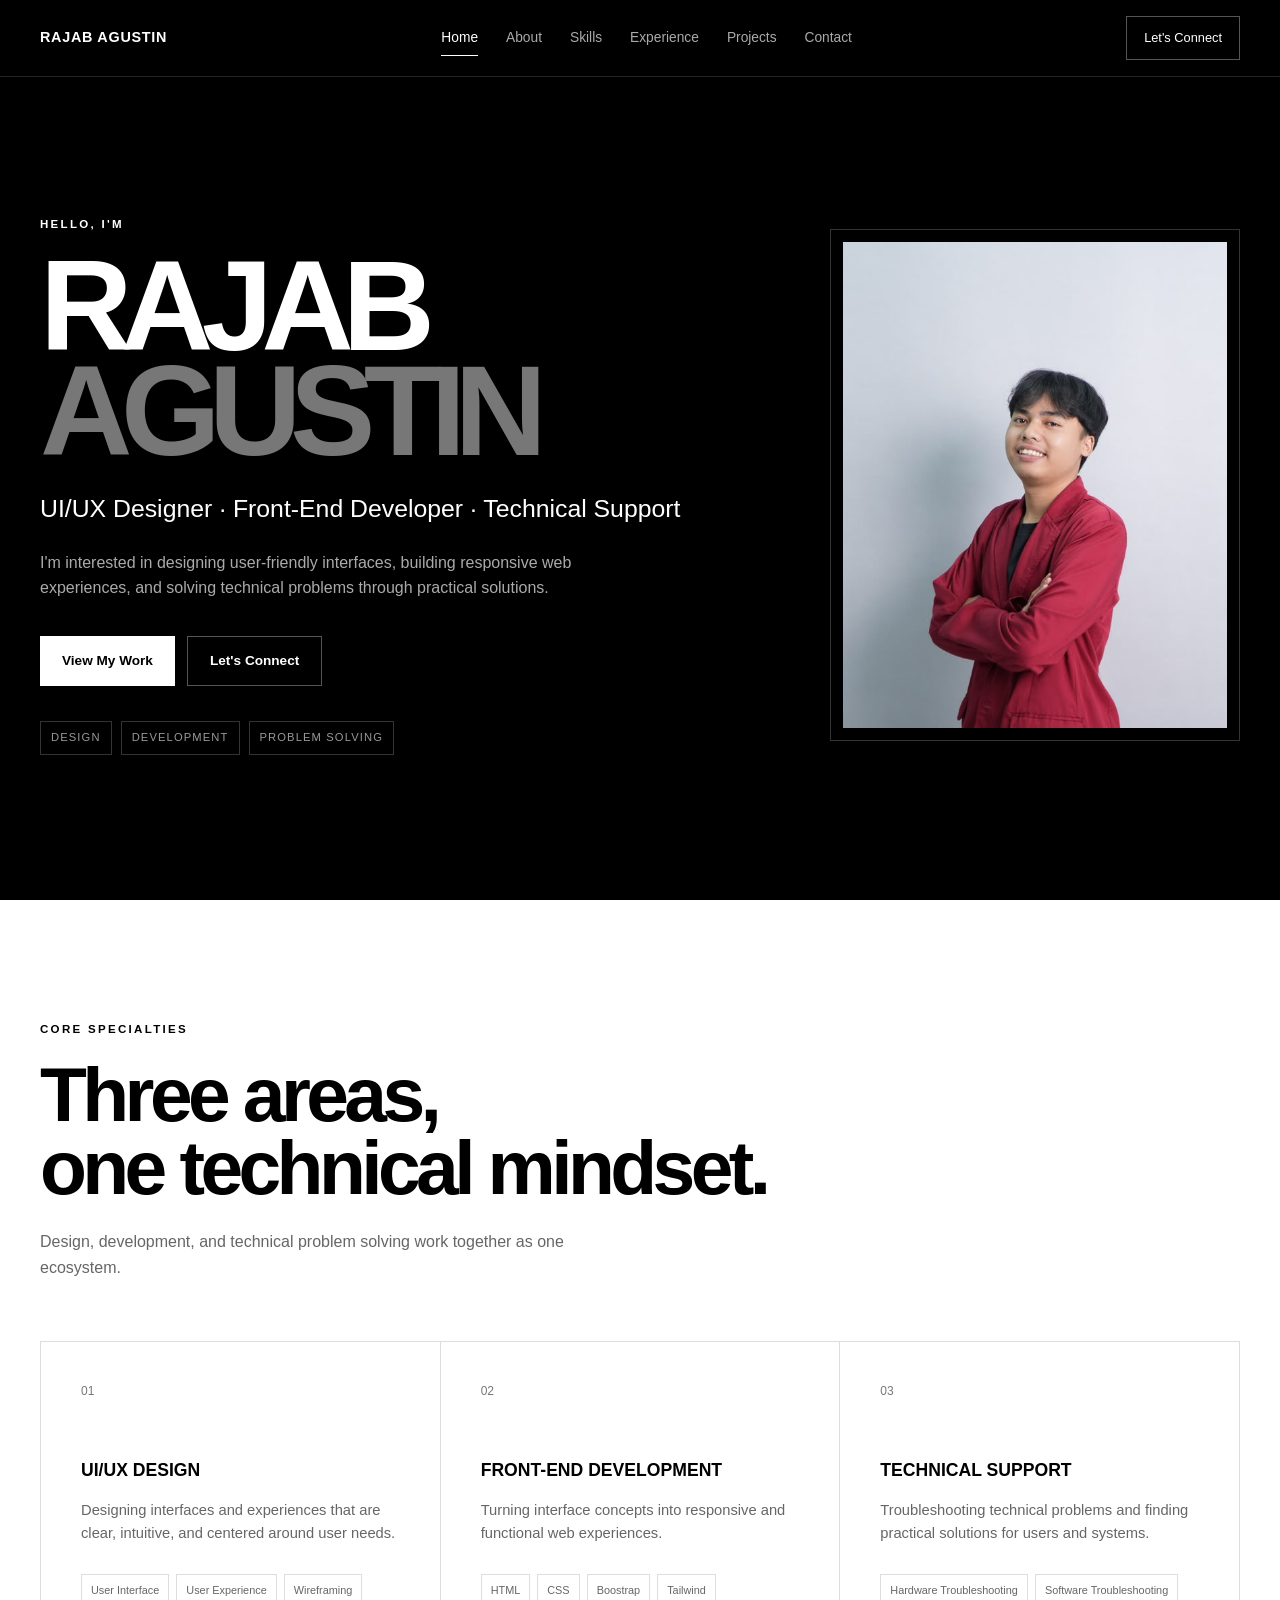
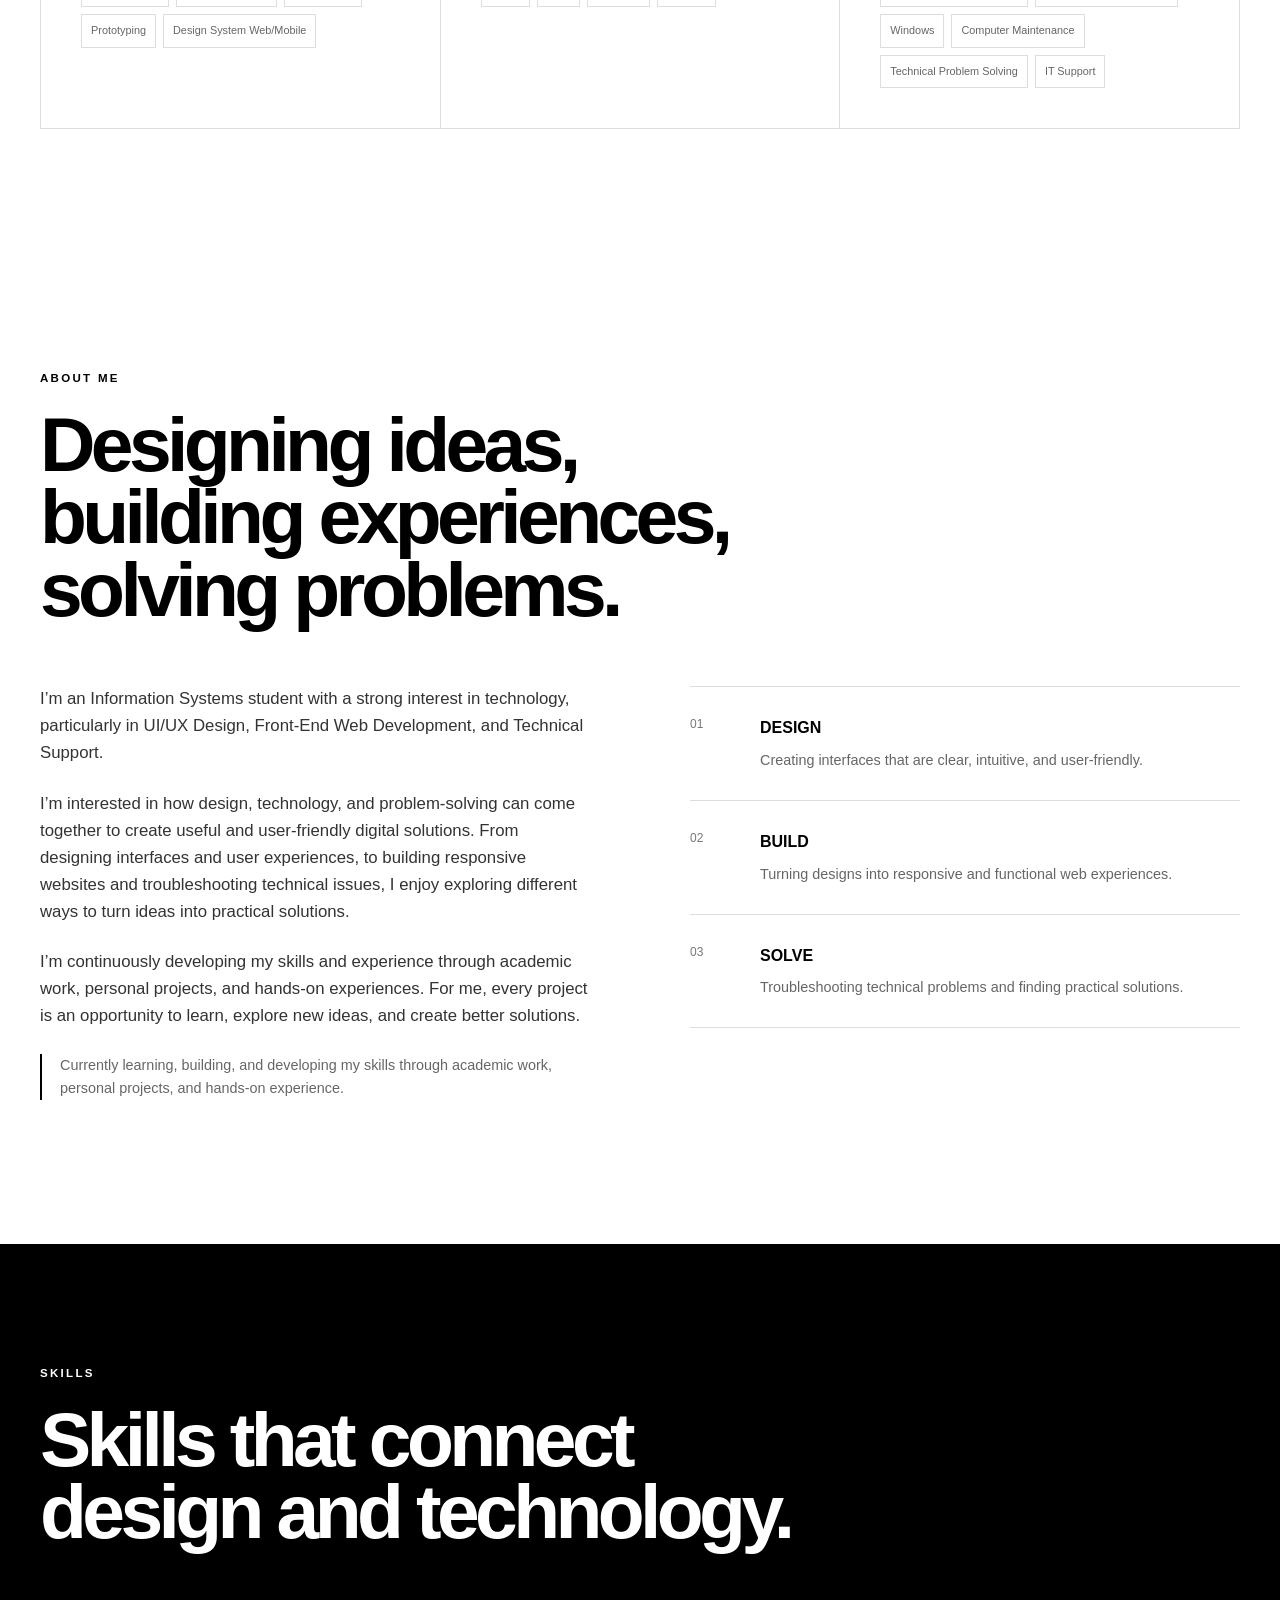
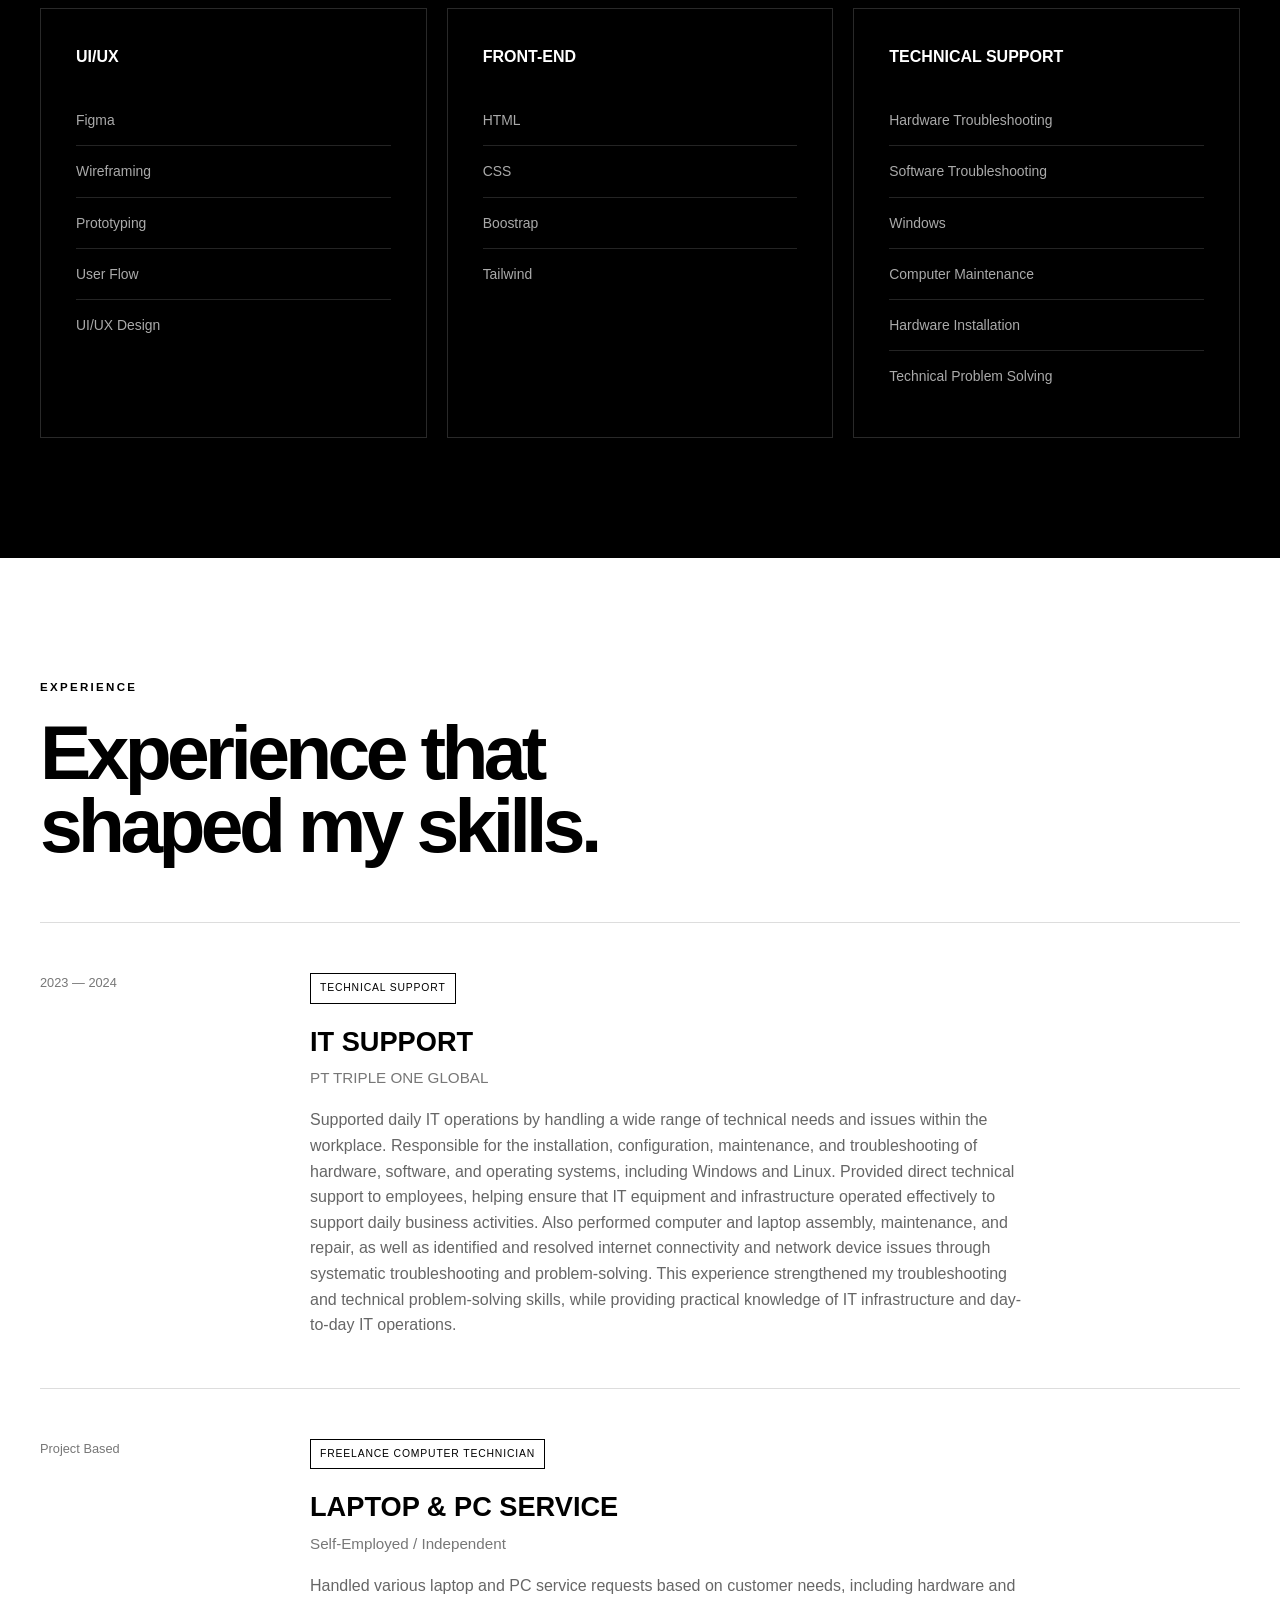
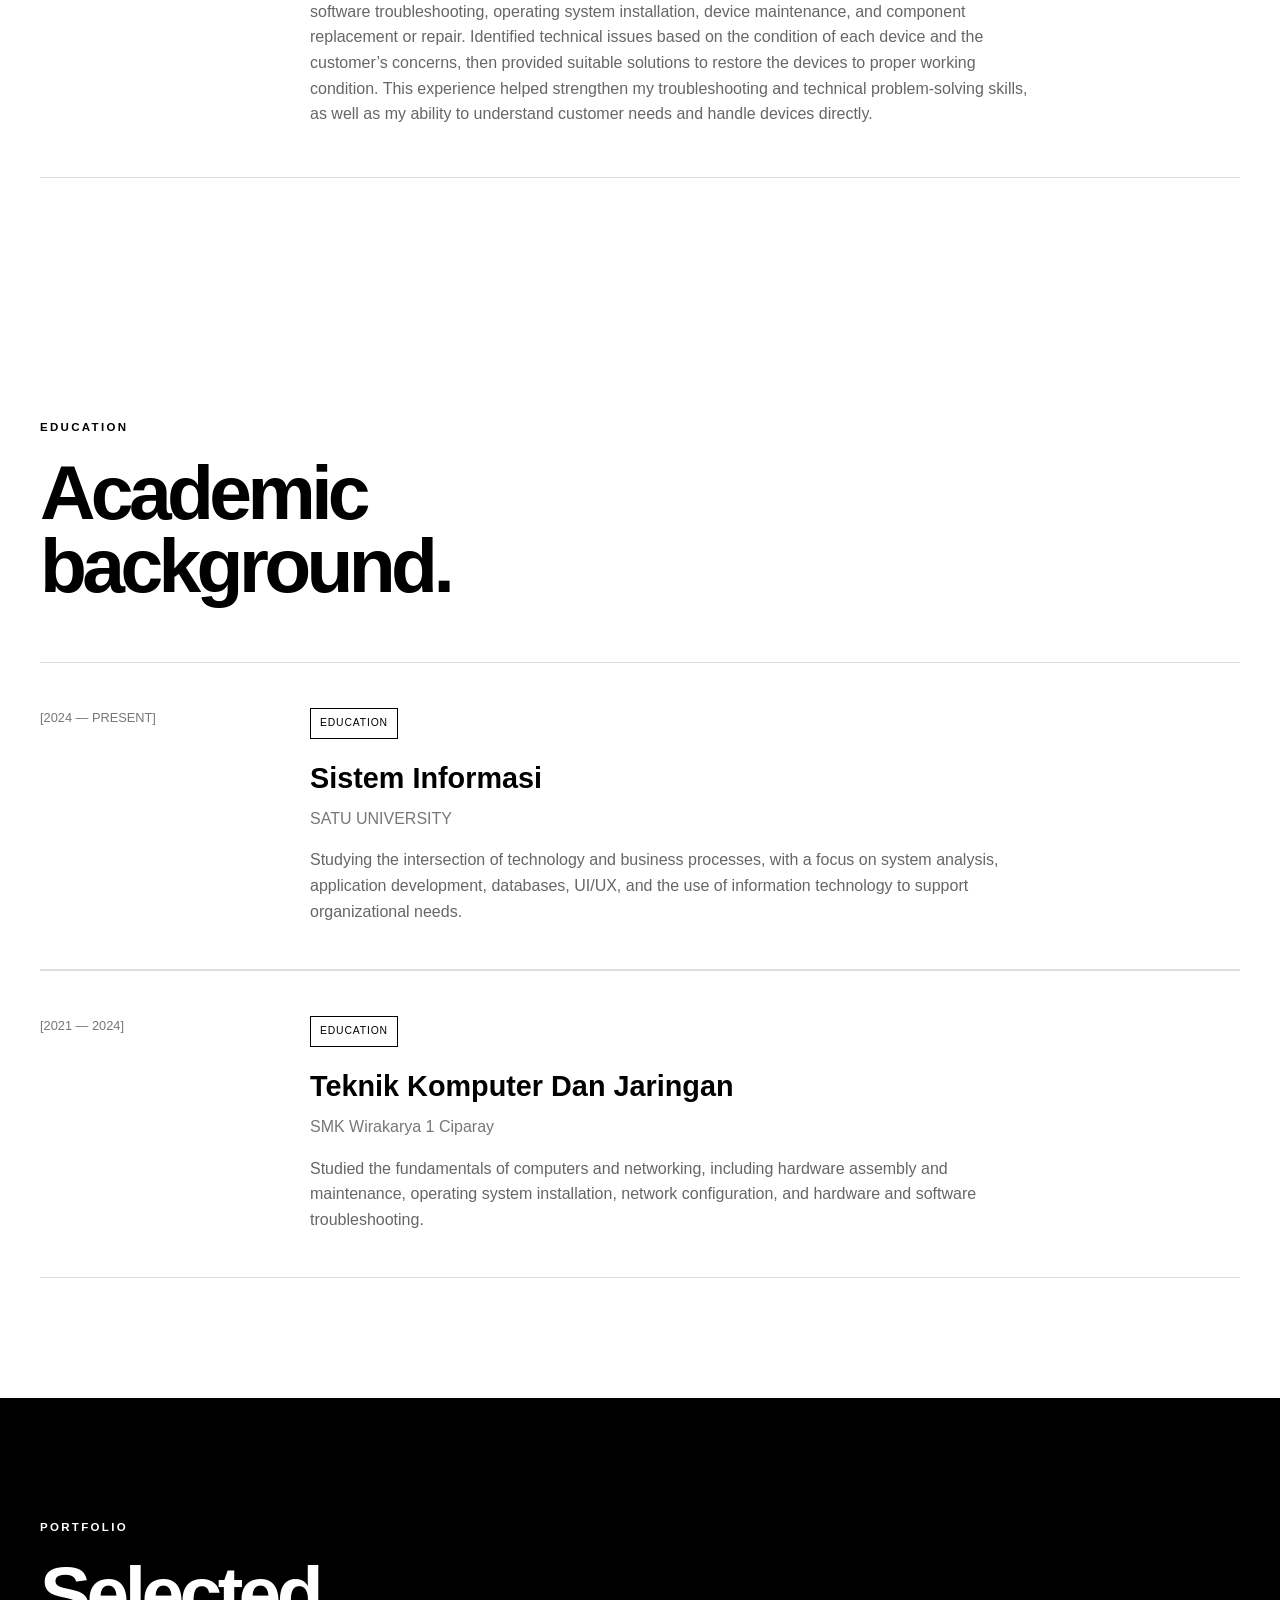
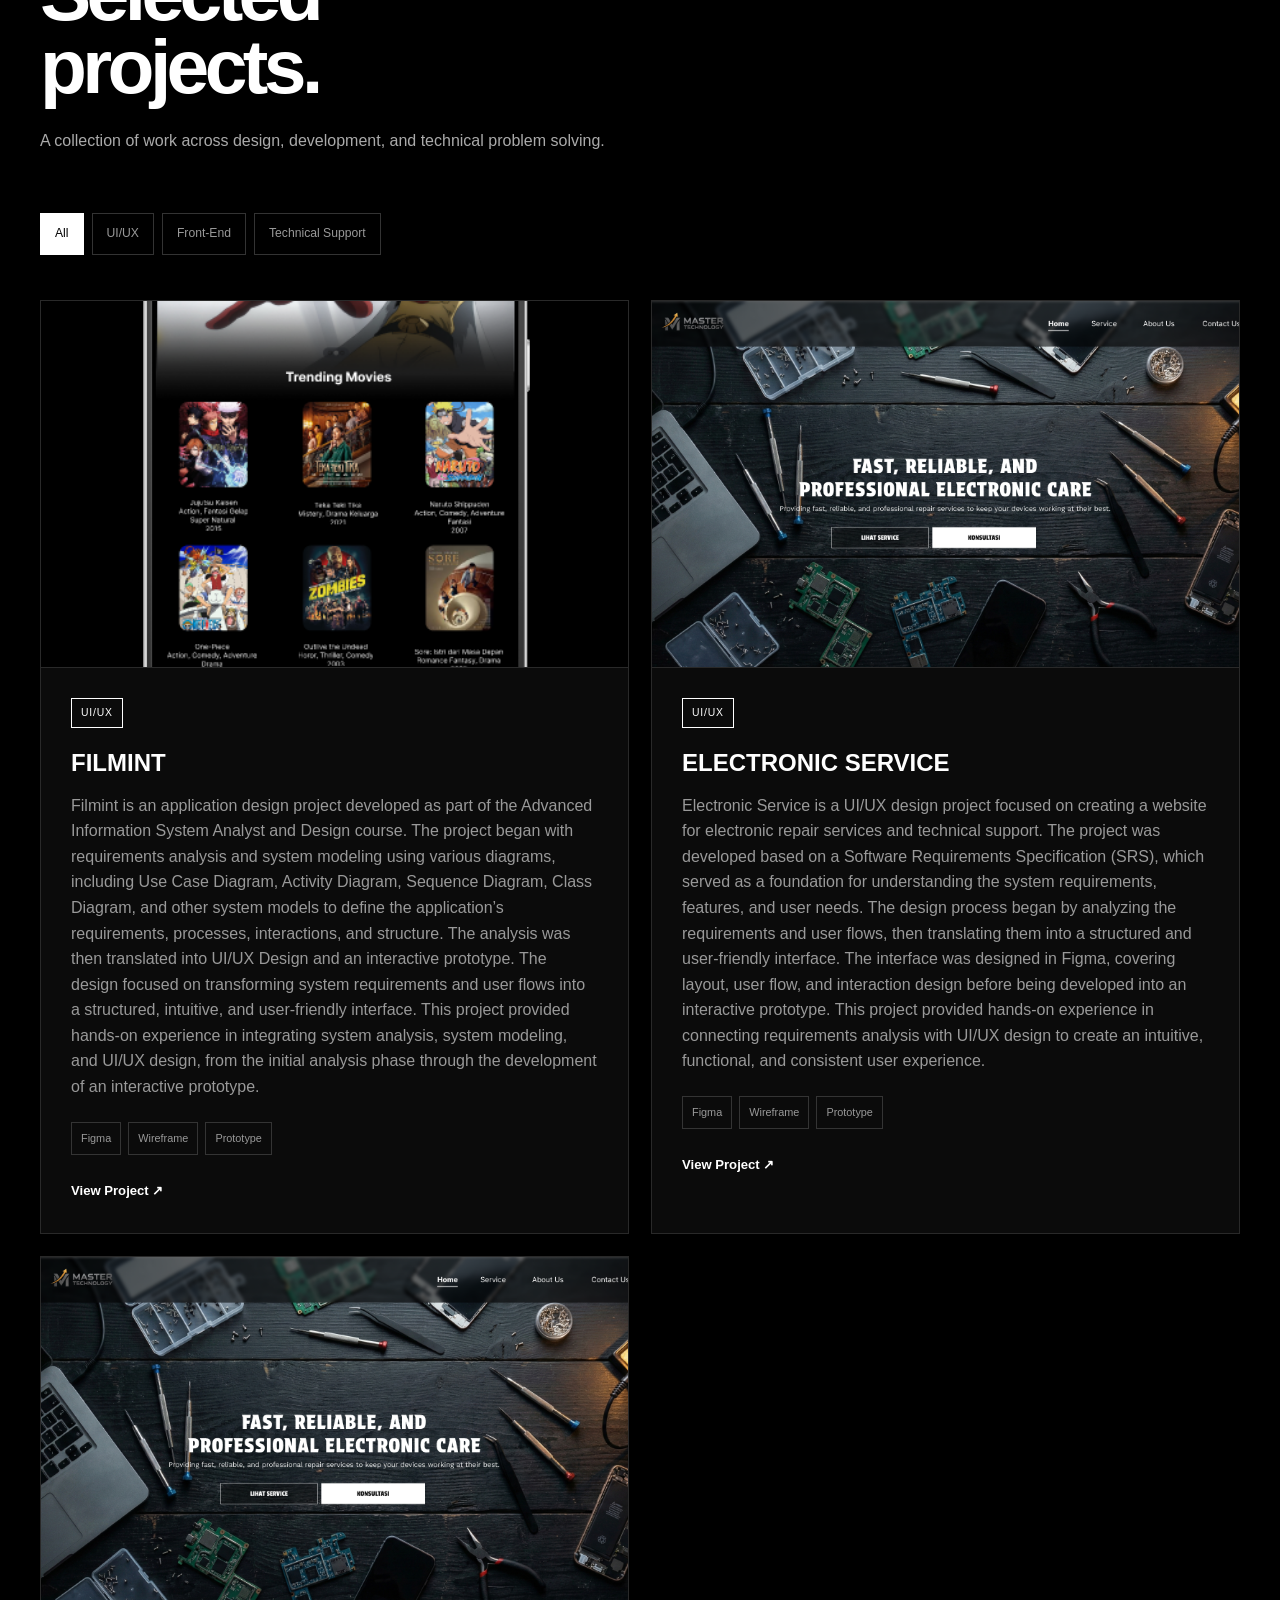
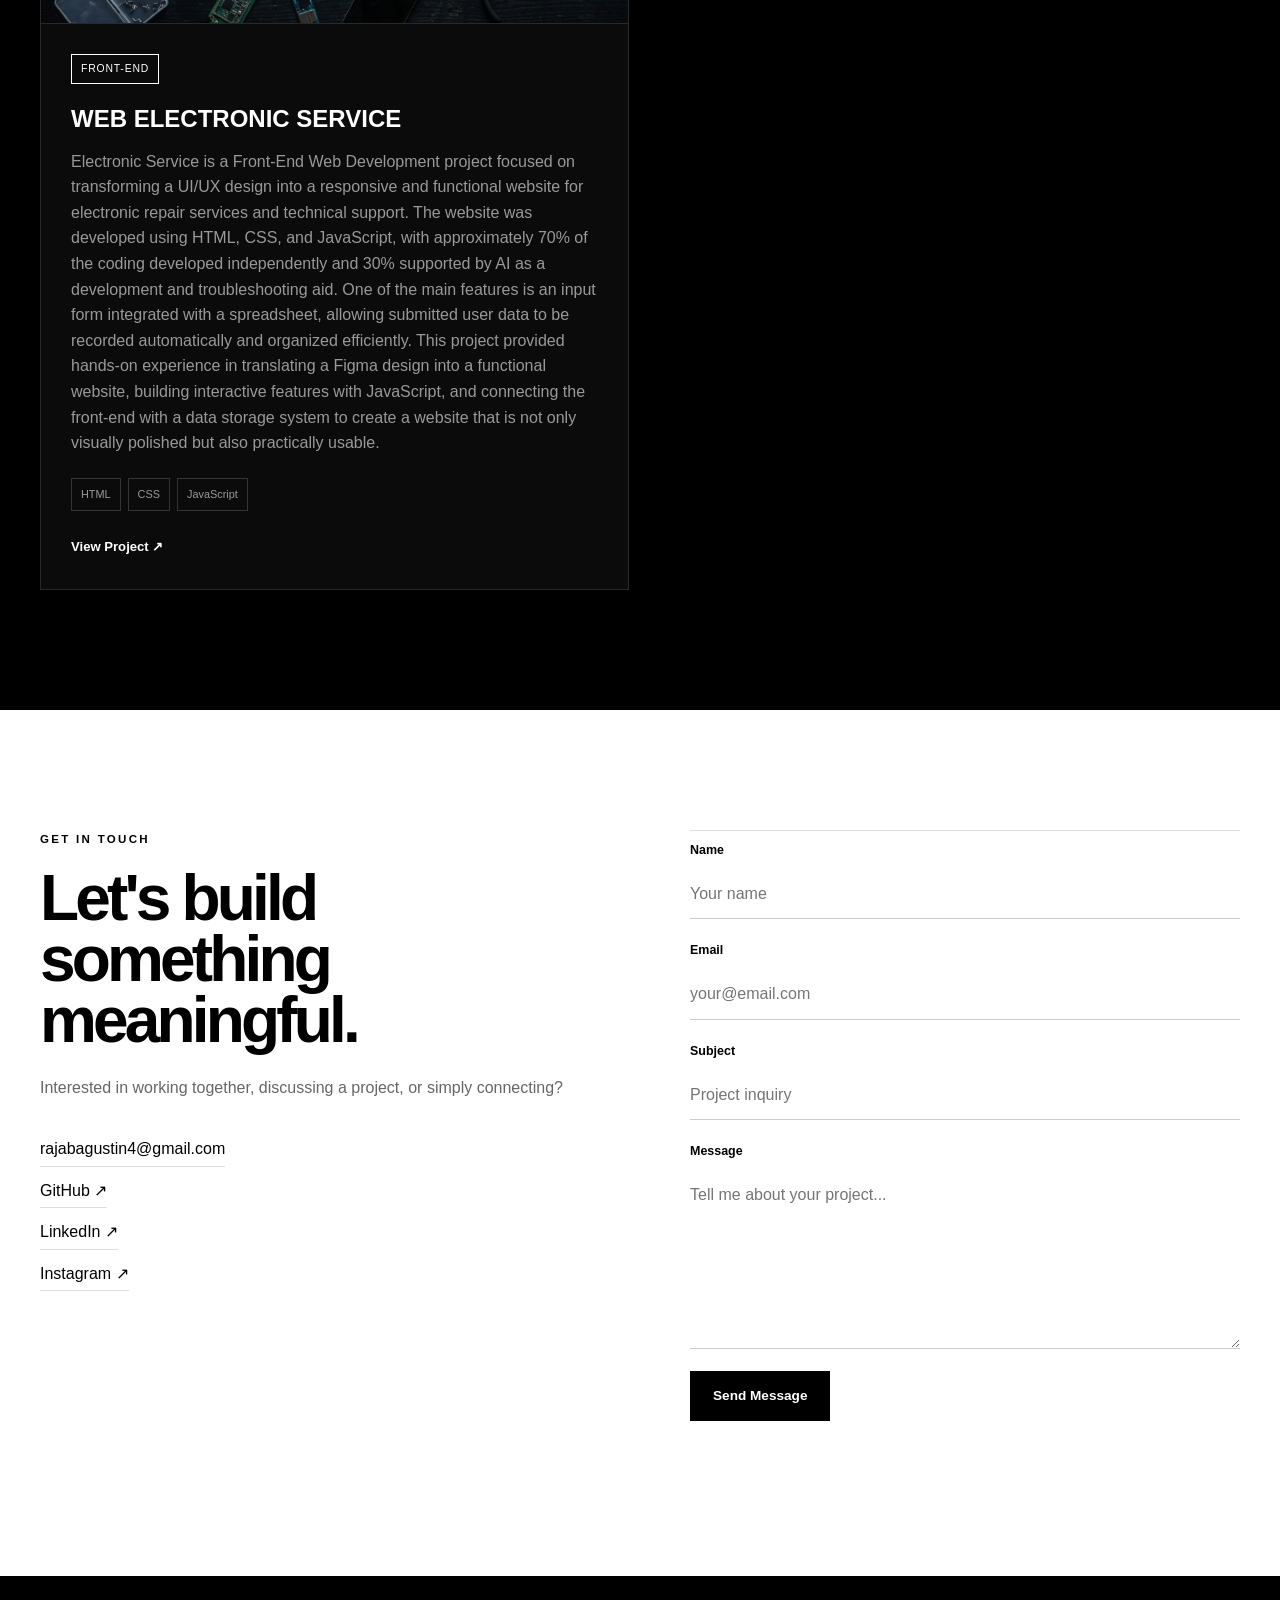
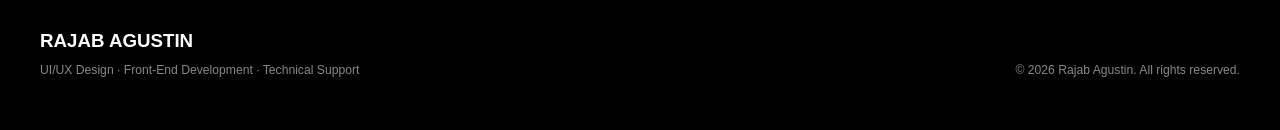
==== index.html @ 29ad2122 "feat: implement landing page" ====
<!doctype html>
<html lang="en">
  <head>
    <meta charset="UTF-8" />
    <meta name="viewport" content="width=device-width, initial-scale=1.0" />

    <title>Rajab Agustin — Portfolio</title>

    <meta
      name="description"
      content="Personal portfolio of [YOUR NAME], focusing on UI/UX Design, Front-End Web Development, and Technical Support."
    />

    <link rel="stylesheet" href="style.css" />
  </head>

  <style>
    /* ========================================
   ROOT
======================================== */

    :root {
      --black: #000000;
      --dark: #111111;

      --white: #ffffff;
      --off-white: #f5f5f5;

      --gray-100: #eeeeee;
      --gray-200: #dddddd;
      --gray-400: #999999;
      --gray-500: #777777;
      --gray-600: #666666;

      --container: 1200px;

      --transition: 0.3s ease;
    }

    /* ========================================
   RESET
======================================== */

    * {
      margin: 0;
      padding: 0;
      box-sizing: border-box;
    }

    html {
      scroll-behavior: smooth;
    }

    body {
      font-family: Arial, Helvetica, sans-serif;
      background: var(--white);
      color: var(--black);
      line-height: 1.6;
      overflow-x: hidden;
    }

    a {
      color: inherit;
      text-decoration: none;
    }

    button,
    input,
    textarea {
      font: inherit;
    }

    button {
      cursor: pointer;
    }

    img {
      display: block;
      width: 100%;
    }

    /* ========================================
   GLOBAL
======================================== */

    .container {
      width: min(100% - 40px, var(--container));
      margin: 0 auto;
    }

    .section-light {
      background: var(--white);
      color: var(--black);
    }

    .section-dark {
      background: var(--black);
      color: var(--white);
    }

    .specialties,
    .about,
    .skills,
    .experience,
    .education,
    .projects,
    .contact {
      padding: 120px 0;
    }

    .eyebrow {
      display: block;

      font-size: 0.72rem;
      font-weight: 700;

      letter-spacing: 0.2em;

      margin-bottom: 20px;
    }

    .section-header {
      max-width: 760px;
      margin-bottom: 60px;
    }

    .section-header h2 {
      font-size: clamp(2.8rem, 6vw, 5.5rem);

      line-height: 0.95;

      letter-spacing: -0.06em;

      margin-bottom: 25px;
    }

    .section-header p {
      color: var(--gray-600);
      max-width: 600px;
    }

    .section-header-dark p {
      color: #aaaaaa;
    }

    /* ========================================
   NAVBAR
======================================== */

    .navbar {
      position: fixed;

      top: 0;
      left: 0;

      width: 100%;

      z-index: 1000;

      background: rgba(0, 0, 0, 0.9);

      backdrop-filter: blur(15px);

      border-bottom: 1px solid #242424;

      transition: var(--transition);
    }

    .navbar.scrolled {
      background: rgba(0, 0, 0, 0.96);
    }

    .navbar-container {
      min-height: 76px;

      display: flex;
      align-items: center;
      justify-content: space-between;

      gap: 30px;
    }

    .logo {
      color: white;

      font-size: 0.9rem;

      font-weight: 800;

      letter-spacing: 0.05em;

      white-space: nowrap;
    }

    .nav-menu {
      display: flex;

      align-items: center;

      gap: 28px;
    }

    .nav-link {
      position: relative;

      color: #aaaaaa;

      font-size: 0.86rem;

      transition: var(--transition);
    }

    .nav-link::after {
      content: "";

      position: absolute;

      left: 0;
      bottom: -7px;

      width: 0;
      height: 1px;

      background: white;

      transition: var(--transition);
    }

    .nav-link:hover,
    .nav-link.active {
      color: white;
    }

    .nav-link.active::after,
    .nav-link:hover::after {
      width: 100%;
    }

    .nav-button {
      border: 1px solid #555;

      color: white;

      padding: 11px 17px;

      font-size: 0.8rem;

      transition: var(--transition);
    }

    .nav-button:hover {
      background: white;
      color: black;
    }

    .menu-toggle {
      display: none;

      width: 38px;
      height: 38px;

      flex-direction: column;

      justify-content: center;

      gap: 5px;

      background: none;

      border: 0;
    }

    .menu-toggle span {
      display: block;

      width: 22px;
      height: 2px;

      background: white;

      transition: var(--transition);
    }

    /* ========================================
   HERO
======================================== */

    .hero {
      min-height: 100vh;

      padding: 160px 0 90px;

      display: flex;

      align-items: center;
    }

    .hero-container {
      display: grid;

      grid-template-columns: 1.25fr 0.75fr;

      align-items: center;

      gap: 80px;
    }

    .hero-content h1 {
      font-size: clamp(4rem, 10vw, 9rem);

      font-weight: 800;

      line-height: 0.82;

      letter-spacing: -0.09em;

      margin-bottom: 30px;
    }

    .hero-content h1 span {
      display: block;

      color: #777777;
    }

    .hero-content h2 {
      max-width: 750px;

      font-size: clamp(1.1rem, 2.2vw, 1.55rem);

      line-height: 1.3;

      font-weight: 500;

      margin-bottom: 24px;
    }

    .hero-description {
      color: #aaaaaa;

      max-width: 620px;

      font-size: 1rem;
    }

    .hero-buttons {
      display: flex;

      flex-wrap: wrap;

      gap: 12px;

      margin-top: 35px;
    }

    .button {
      min-height: 50px;

      padding: 0 22px;

      display: inline-flex;

      align-items: center;
      justify-content: center;

      font-size: 0.85rem;

      font-weight: 700;

      transition: var(--transition);
    }

    .button-white {
      background: white;
      color: black;
    }

    .button-white:hover {
      transform: translateY(-3px);
      background: #dddddd;
    }

    .button-outline {
      border: 1px solid #555555;
      color: white;
    }

    .button-outline:hover {
      background: white;
      color: black;
    }

    .button-black {
      background: black;
      color: white;

      border: 1px solid black;
    }

    .button-black:hover {
      background: #222222;

      transform: translateY(-2px);
    }

    .hero-focus {
      display: flex;

      flex-wrap: wrap;

      gap: 9px;

      margin-top: 35px;
    }

    .hero-focus span {
      padding: 7px 10px;

      border: 1px solid #333333;

      color: #999999;

      font-size: 0.7rem;

      text-transform: uppercase;

      letter-spacing: 0.1em;
    }

    .hero-image {
      display: flex;

      justify-content: flex-end;
    }

    .profile-frame {
      width: min(100%, 410px);

      aspect-ratio: 4 / 5;

      padding: 12px;

      border: 1px solid #333333;
    }

    .profile-frame img {
      width: 100%;
      height: 100%;

      object-fit: cover;

      background: #111111;
    }

    /* ========================================
   SPECIALTIES
======================================== */

    .specialty-grid {
      display: grid;

      grid-template-columns: repeat(3, 1fr);

      border-top: 1px solid var(--gray-200);

      border-left: 1px solid var(--gray-200);
    }

    .specialty-card {
      padding: 40px;

      border-right: 1px solid var(--gray-200);

      border-bottom: 1px solid var(--gray-200);

      transition: var(--transition);
    }

    .specialty-card:hover {
      background: var(--off-white);
    }

    .card-number {
      display: block;

      margin-bottom: 55px;

      color: var(--gray-500);

      font-size: 0.75rem;
    }

    .specialty-card h3 {
      font-size: 1.1rem;

      margin-bottom: 15px;
    }

    .specialty-card > p {
      color: var(--gray-600);

      margin-bottom: 28px;

      font-size: 0.92rem;
    }

    .tag-list {
      display: flex;

      flex-wrap: wrap;

      gap: 7px;
    }

    .tag-list span {
      padding: 7px 9px;

      border: 1px solid var(--gray-200);

      color: var(--gray-600);

      font-size: 0.68rem;
    }

    /* ========================================
   ABOUT
======================================== */

    .about-grid {
      display: grid;

      grid-template-columns: 1fr 1fr;

      gap: 100px;
    }

    .about-text {
      max-width: 620px;
    }

    .about-text p {
      font-size: 1.05rem;

      color: #333333;

      margin-bottom: 24px;
    }

    .about-note {
      border-left: 2px solid black;

      padding-left: 18px;

      font-size: 0.9rem !important;

      color: var(--gray-600) !important;
    }

    .about-pillars {
      border-top: 1px solid var(--gray-200);
    }

    .pillar {
      display: grid;

      grid-template-columns: 50px 1fr;

      gap: 20px;

      padding: 28px 0;

      border-bottom: 1px solid var(--gray-200);
    }

    .pillar > span {
      color: var(--gray-500);

      font-size: 0.75rem;
    }

    .pillar h3 {
      font-size: 1rem;

      margin-bottom: 8px;
    }

    .pillar p {
      color: var(--gray-600);

      font-size: 0.9rem;
    }

    /* ========================================
   SKILLS
======================================== */

    .skills-grid {
      display: grid;

      grid-template-columns: repeat(3, 1fr);

      gap: 20px;
    }

    .skill-group {
      min-height: 330px;

      padding: 35px;

      border: 1px solid #292929;
    }

    .skill-group h3 {
      font-size: 1rem;

      margin-bottom: 25px;
    }

    .skill-group ul {
      list-style: none;
    }

    .skill-group li {
      padding: 14px 0;

      border-bottom: 1px solid #242424;

      color: #aaaaaa;

      font-size: 0.87rem;
    }

    .skill-group li:last-child {
      border-bottom: 0;
    }

    /* ========================================
   EXPERIENCE
======================================== */

    .timeline {
      border-top: 1px solid var(--gray-200);
    }

    .timeline-item {
      display: grid;

      grid-template-columns: 220px 1fr;

      gap: 50px;

      padding: 50px 0;

      border-bottom: 1px solid var(--gray-200);
    }

    .timeline-date {
      color: var(--gray-500);

      font-size: 0.8rem;
    }

    .timeline-content {
      max-width: 720px;
    }

    .category-badge {
      display: inline-block;

      border: 1px solid currentColor;

      padding: 6px 9px;

      margin-bottom: 16px;

      font-size: 0.65rem;

      text-transform: uppercase;

      letter-spacing: 0.08em;
    }

    .timeline-content h3 {
      font-size: 1.7rem;

      margin-bottom: 3px;
    }

    .timeline-content h4 {
      color: var(--gray-500);

      font-size: 0.95rem;

      font-weight: 500;

      margin-bottom: 17px;
    }

    .timeline-content p {
      color: var(--gray-600);
    }

    /* ========================================
   EDUCATION
======================================== */

    .education-card {
      display: grid;

      grid-template-columns: 220px 1fr;

      gap: 50px;

      padding: 45px 0;

      border-top: 1px solid var(--gray-200);

      border-bottom: 1px solid var(--gray-200);
    }

    .education-year {
      color: var(--gray-500);

      font-size: 0.8rem;
    }

    .education-content {
      max-width: 700px;
    }

    .education-content h3 {
      font-size: 1.8rem;

      margin-bottom: 5px;
    }

    .education-content h4 {
      color: var(--gray-500);

      font-weight: 500;

      margin-bottom: 16px;
    }

    .education-content p {
      color: var(--gray-600);
    }

    /* ========================================
   PROJECTS
======================================== */

    .project-filters {
      display: flex;

      flex-wrap: wrap;

      gap: 8px;

      margin-bottom: 45px;
    }

    .filter-button {
      border: 1px solid #333333;

      padding: 10px 14px;

      color: #999999;

      background: transparent;

      font-size: 0.76rem;

      transition: var(--transition);
    }

    .filter-button:hover,
    .filter-button.active {
      background: white;

      color: black;

      border-color: white;
    }

    .project-grid {
      display: grid;

      grid-template-columns: repeat(2, 1fr);

      gap: 22px;
    }

    .project-card {
      overflow: hidden;

      background: #0b0b0b;

      border: 1px solid #292929;

      transition: var(--transition);
    }

    .project-card:hover {
      border-color: #555555;

      transform: translateY(-5px);
    }

    .project-card.hidden {
      display: none;
    }

    .project-image {
      aspect-ratio: 16 / 10;

      overflow: hidden;

      border-bottom: 1px solid #292929;
    }

    .project-image img {
      width: 100%;
      height: 100%;

      object-fit: cover;

      background: #111111;

      transition: transform 0.5s ease;
    }

    .project-card:hover .project-image img {
      transform: scale(1.04);
    }

    .project-content {
      padding: 30px;
    }

    .project-content h3 {
      font-size: 1.5rem;

      margin-bottom: 10px;
    }

    .project-content p {
      color: #999999;

      margin-bottom: 22px;
    }

    .project-content .tag-list span {
      border-color: #343434;

      color: #999999;
    }

    .project-link {
      display: inline-block;

      margin-top: 25px;

      font-size: 0.82rem;

      font-weight: 700;

      transition: var(--transition);
    }

    .project-link:hover {
      color: #999999;
    }

    /* ========================================
   CONTACT
======================================== */

    .contact-grid {
      display: grid;

      grid-template-columns: 1fr 1fr;

      gap: 100px;
    }

    .contact-info h2 {
      font-size: clamp(2.8rem, 5vw, 5rem);

      line-height: 0.95;

      letter-spacing: -0.06em;

      margin-bottom: 25px;
    }

    .contact-info > p {
      max-width: 550px;

      color: var(--gray-600);
    }

    .contact-links {
      display: flex;

      flex-direction: column;

      align-items: flex-start;

      gap: 11px;

      margin-top: 35px;
    }

    .contact-links a {
      padding-bottom: 4px;

      border-bottom: 1px solid var(--gray-200);

      transition: var(--transition);
    }

    .contact-links a:hover {
      border-color: black;
    }

    .contact-form {
      border-top: 1px solid var(--gray-200);

      padding-top: 10px;
    }

    .form-group {
      display: flex;

      flex-direction: column;

      margin-bottom: 22px;
    }

    .form-group label {
      font-size: 0.78rem;

      font-weight: 700;

      margin-bottom: 8px;
    }

    .form-group input,
    .form-group textarea {
      width: 100%;

      border: 0;

      border-bottom: 1px solid #cccccc;

      padding: 12px 0;

      background: transparent;

      color: black;

      outline: none;

      resize: vertical;

      transition: var(--transition);
    }

    .form-group input:focus,
    .form-group textarea:focus {
      border-color: black;
    }

    .form-message {
      min-height: 20px;

      margin-top: 15px;

      color: var(--gray-600);

      font-size: 0.78rem;
    }

    /* ========================================
   FOOTER
======================================== */

    .footer {
      padding: 50px 0;

      background: black;

      color: white;
    }

    .footer-container {
      display: flex;

      justify-content: space-between;

      align-items: flex-end;

      gap: 30px;
    }

    .footer h3 {
      margin-bottom: 5px;
    }

    .footer p {
      color: #888888;

      font-size: 0.76rem;
    }

    /* ========================================
   REVEAL ANIMATION
======================================== */

    .reveal {
      opacity: 0;

      transform: translateY(30px);

      transition:
        opacity 0.8s ease,
        transform 0.8s ease;
    }

    .reveal.visible {
      opacity: 1;

      transform: translateY(0);
    }

    /* ========================================
   RESPONSIVE
======================================== */

    @media (max-width: 1000px) {
      .nav-menu {
        gap: 18px;
      }

      .nav-button {
        display: none;
      }

      .hero-container {
        grid-template-columns: 1fr;

        gap: 60px;
      }

      .hero-image {
        justify-content: flex-start;
      }

      .profile-frame {
        width: min(100%, 360px);
      }

      .specialty-grid,
      .skills-grid {
        grid-template-columns: 1fr;
      }

      .about-grid,
      .contact-grid {
        grid-template-columns: 1fr;

        gap: 60px;
      }

      .project-grid {
        grid-template-columns: 1fr;
      }
    }

    @media (max-width: 760px) {
      .container {
        width: min(100% - 28px, var(--container));
      }

      .specialties,
      .about,
      .skills,
      .experience,
      .education,
      .projects,
      .contact {
        padding: 85px 0;
      }

      /* MOBILE NAV */

      .nav-menu {
        position: absolute;

        top: 76px;

        left: 0;

        width: 100%;

        background: black;

        border-bottom: 1px solid #222;

        display: none;

        flex-direction: column;

        align-items: flex-start;

        padding: 25px 20px;
      }

      .nav-menu.open {
        display: flex;
      }

      .menu-toggle {
        display: flex;
      }

      /* HERO */

      .hero {
        padding-top: 125px;
      }

      .hero-content h1 {
        font-size: clamp(3.7rem, 18vw, 5.5rem);
      }

      .hero-buttons {
        flex-direction: column;

        align-items: stretch;
      }

      .button {
        width: 100%;
      }

      /* TIMELINE */

      .timeline-item,
      .education-card {
        grid-template-columns: 1fr;

        gap: 15px;
      }

      /* FOOTER */

      .footer-container {
        flex-direction: column;

        align-items: flex-start;
      }
    }

    /* ========================================
   ACCESSIBILITY
======================================== */

    @media (prefers-reduced-motion: reduce) {
      html {
        scroll-behavior: auto;
      }

      *,
      *::before,
      *::after {
        animation: none !important;

        transition: none !important;
      }

      .reveal {
        opacity: 1;

        transform: none;
      }
    }
  </style>

  <body>
    <!-- ========================================
         NAVBAR
    ========================================= -->
    <header class="navbar" id="navbar">
      <div class="container navbar-container">
        <a href="#home" class="logo"> RAJAB AGUSTIN </a>

        <nav class="nav-menu" id="navMenu">
          <a href="#home" class="nav-link active">Home</a>
          <a href="#about" class="nav-link">About</a>
          <a href="#skills" class="nav-link">Skills</a>
          <a href="#experience" class="nav-link">Experience</a>
          <a href="#projects" class="nav-link">Projects</a>
          <a href="#contact" class="nav-link">Contact</a>
        </nav>

        <a href="#contact" class="nav-button"> Let's Connect </a>

        <button
          class="menu-toggle"
          id="menuToggle"
          aria-label="Open navigation menu"
        >
          <span></span>
          <span></span>
        </button>
      </div>
    </header>

    <main>
      <!-- ========================================
             HERO
        ========================================= -->
      <section class="hero section-dark" id="home">
        <div class="container hero-container">
          <div class="hero-content reveal">
            <span class="eyebrow"> HELLO, I'M </span>

            <h1>
              RAJAB
              <span>AGUSTIN</span>
            </h1>

            <h2>UI/UX Designer · Front-End Developer · Technical Support</h2>

            <p class="hero-description">
              I'm interested in designing user-friendly interfaces, building
              responsive web experiences, and solving technical problems through
              practical solutions.
            </p>

            <div class="hero-buttons">
              <a href="#projects" class="button button-white"> View My Work </a>

              <a href="#contact" class="button button-outline">
                Let's Connect
              </a>
            </div>

            <div class="hero-focus">
              <span>Design</span>
              <span>Development</span>
              <span>Problem Solving</span>
            </div>
          </div>

          <div class="hero-image reveal">
            <div class="profile-frame">
              <!-- Ganti src dengan foto kamu -->
              <img src="Asset/Foto profil.jpeg" alt="" />
            </div>
          </div>
        </div>
      </section>

      <!-- ========================================
             THREE CORE SPECIALTIES
        ========================================= -->
      <section class="specialties section-light">
        <div class="container">
          <div class="section-header reveal">
            <span class="eyebrow"> CORE SPECIALTIES </span>

            <h2>
              Three areas,
              <br />
              one technical mindset.
            </h2>

            <p>
              Design, development, and technical problem solving work together
              as one ecosystem.
            </p>
          </div>

          <div class="specialty-grid">
            <!-- UI/UX -->
            <article class="specialty-card reveal">
              <span class="card-number"> 01 </span>

              <h3>UI/UX DESIGN</h3>

              <p>
                Designing interfaces and experiences that are clear, intuitive,
                and centered around user needs.
              </p>

              <div class="tag-list">
                <span>User Interface</span>
                <span>User Experience</span>
                <span>Wireframing</span>
                <span>Prototyping</span>
                <span>Design System Web/Mobile</span>
              </div>
            </article>

            <!-- FRONT END -->
            <article class="specialty-card reveal">
              <span class="card-number"> 02 </span>

              <h3>FRONT-END DEVELOPMENT</h3>

              <p>
                Turning interface concepts into responsive and functional web
                experiences.
              </p>

              <div class="tag-list">
                <span>HTML</span>
                <span>CSS</span>
                <span>Boostrap</span>
                <span>Tailwind</span>
              </div>
            </article>

            <!-- TECHNICAL SUPPORT -->
            <article class="specialty-card reveal">
              <span class="card-number"> 03 </span>

              <h3>TECHNICAL SUPPORT</h3>

              <p>
                Troubleshooting technical problems and finding practical
                solutions for users and systems.
              </p>

              <div class="tag-list">
                <span>Hardware Troubleshooting</span>
                <span>Software Troubleshooting</span>
                <span>Windows</span>
                <span>Computer Maintenance</span>
                <span>Technical Problem Solving</span>
                <span>IT Support</span>
              </div>
            </article>
          </div>
        </div>
      </section>

      <!-- ========================================
             ABOUT
        ========================================= -->
      <section class="about section-light" id="about">
        <div class="container">
          <div class="section-header reveal">
            <span class="eyebrow"> ABOUT ME </span>

            <h2>
              Designing ideas,
              <br />
              building experiences,
              <br />
              solving problems.
            </h2>
          </div>

          <div class="about-grid">
            <div class="about-text reveal">
              <p>
                I’m an Information Systems student with a strong interest in
                technology, particularly in UI/UX Design, Front-End Web
                Development, and Technical Support.
              </p>

              <p>
                I’m interested in how design, technology, and problem-solving
                can come together to create useful and user-friendly digital
                solutions. From designing interfaces and user experiences, to
                building responsive websites and troubleshooting technical
                issues, I enjoy exploring different ways to turn ideas into
                practical solutions.
              </p>

              <p>
                I’m continuously developing my skills and experience through
                academic work, personal projects, and hands-on experiences. For
                me, every project is an opportunity to learn, explore new ideas,
                and create better solutions.
              </p>

              <p class="about-note">
                Currently learning, building, and developing my skills through
                academic work, personal projects, and hands-on experience.
              </p>
            </div>

            <div class="about-pillars reveal">
              <div class="pillar">
                <span>01</span>

                <div>
                  <h3>DESIGN</h3>

                  <p>
                    Creating interfaces that are clear, intuitive, and
                    user-friendly.
                  </p>
                </div>
              </div>

              <div class="pillar">
                <span>02</span>

                <div>
                  <h3>BUILD</h3>

                  <p>
                    Turning designs into responsive and functional web
                    experiences.
                  </p>
                </div>
              </div>

              <div class="pillar">
                <span>03</span>

                <div>
                  <h3>SOLVE</h3>

                  <p>
                    Troubleshooting technical problems and finding practical
                    solutions.
                  </p>
                </div>
              </div>
            </div>
          </div>
        </div>
      </section>

      <!-- ========================================
             SKILLS
        ========================================= -->
      <section class="skills section-dark" id="skills">
        <div class="container">
          <div class="section-header section-header-dark reveal">
            <span class="eyebrow"> SKILLS </span>

            <h2>
              Skills that connect
              <br />
              design and technology.
            </h2>
          </div>

          <div class="skills-grid">
            <!-- UI/UX -->
            <div class="skill-group reveal">
              <h3>UI/UX</h3>

              <ul>
                <li>Figma</li>
                <li>Wireframing</li>
                <li>Prototyping</li>
                <li>User Flow</li>
                <li>UI/UX Design</li>
              </ul>
            </div>

            <!-- FRONT END -->
            <div class="skill-group reveal">
              <h3>FRONT-END</h3>

              <ul>
                <li>HTML</li>
                <li>CSS</li>
                <li>Boostrap</li>
                <li>Tailwind</li>
              </ul>
            </div>

            <!-- TECHNICAL SUPPORT -->
            <div class="skill-group reveal">
              <h3>TECHNICAL SUPPORT</h3>

              <ul>
                <li>Hardware Troubleshooting</li>
                <li>Software Troubleshooting</li>
                <li>Windows</li>
                <li>Computer Maintenance</li>
                <li>Hardware Installation</li>
                <li>Technical Problem Solving</li>
              </ul>
            </div>
          </div>
        </div>
      </section>

      <!-- ========================================
             EXPERIENCE
        ========================================= -->
      <section class="experience section-light" id="experience">
        <div class="container">
          <div class="section-header reveal">
            <span class="eyebrow"> EXPERIENCE </span>

            <h2>
              Experience that
              <br />
              shaped my skills.
            </h2>
          </div>

          <div class="timeline">
            <!-- EXPERIENCE 1 -->
            <article class="timeline-item reveal">
              <div class="timeline-date">2023 — 2024</div>

              <div class="timeline-content">
                <span class="category-badge"> Technical Support </span>

                <h3>IT SUPPORT</h3>

                <h4>PT TRIPLE ONE GLOBAL</h4>

                <p>
                  Supported daily IT operations by handling a wide range of
                  technical needs and issues within the workplace. Responsible
                  for the installation, configuration, maintenance, and
                  troubleshooting of hardware, software, and operating systems,
                  including Windows and Linux. Provided direct technical support
                  to employees, helping ensure that IT equipment and
                  infrastructure operated effectively to support daily business
                  activities. Also performed computer and laptop assembly,
                  maintenance, and repair, as well as identified and resolved
                  internet connectivity and network device issues through
                  systematic troubleshooting and problem-solving. This
                  experience strengthened my troubleshooting and technical
                  problem-solving skills, while providing practical knowledge of
                  IT infrastructure and day-to-day IT operations.
                </p>
              </div>
            </article>

            <article class="timeline-item reveal">
              <div class="timeline-date">Project Based</div>

              <div class="timeline-content">
                <span class="category-badge">
                  Freelance Computer Technician
                </span>

                <h3>LAPTOP & PC SERVICE</h3>

                <h4>Self-Employed / Independent</h4>

                <p>
                  Handled various laptop and PC service requests based on
                  customer needs, including hardware and software
                  troubleshooting, operating system installation, device
                  maintenance, and component replacement or repair. Identified
                  technical issues based on the condition of each device and the
                  customer’s concerns, then provided suitable solutions to
                  restore the devices to proper working condition. This
                  experience helped strengthen my troubleshooting and technical
                  problem-solving skills, as well as my ability to understand
                  customer needs and handle devices directly.
                </p>
              </div>
            </article>
          </div>
        </div>
      </section>

      <!-- ========================================
             EDUCATION
        ========================================= -->
      <section class="education section-light">
        <div class="container">
          <div class="section-header reveal">
            <span class="eyebrow"> EDUCATION </span>

            <h2>
              Academic
              <br />
              background.
            </h2>
          </div>

          <div class="education-card reveal">
            <div class="education-year">[2024 — PRESENT]</div>

            <div class="education-content">
              <span class="category-badge"> Education </span>

              <h3>Sistem Informasi</h3>

              <h4>SATU UNIVERSITY</h4>

              <p>
                Studying the intersection of technology and business processes,
                with a focus on system analysis, application development,
                databases, UI/UX, and the use of information technology to
                support organizational needs.
              </p>
            </div>
          </div>
          <div class="education-card reveal">
            <div class="education-year">[2021 — 2024]</div>

            <div class="education-content">
              <span class="category-badge"> Education </span>

              <h3>Teknik Komputer Dan Jaringan</h3>

              <h4>SMK Wirakarya 1 Ciparay</h4>

              <p>
                Studied the fundamentals of computers and networking, including
                hardware assembly and maintenance, operating system
                installation, network configuration, and hardware and software
                troubleshooting.
              </p>
            </div>
          </div>
        </div>
      </section>

      <!-- ========================================
             PROJECTS / PORTFOLIO
        ========================================= -->
      <section class="projects section-dark" id="projects">
        <div class="container">
          <div class="section-header section-header-dark reveal">
            <span class="eyebrow"> PORTFOLIO </span>

            <h2>
              Selected
              <br />
              projects.
            </h2>

            <p>
              A collection of work across design, development, and technical
              problem solving.
            </p>
          </div>

          <!-- PROJECT FILTER -->
          <div class="project-filters reveal">
            <button class="filter-button active" data-filter="all">All</button>

            <button class="filter-button" data-filter="uiux">UI/UX</button>

            <button class="filter-button" data-filter="frontend">
              Front-End
            </button>

            <button class="filter-button" data-filter="support">
              Technical Support
            </button>
          </div>

          <!-- PROJECT GRID -->
          <div class="project-grid">
            <!-- PROJECT 1 -->
            <article class="project-card reveal" data-category="uiux">
              <div class="project-image">
                <img src="Asset/FILMINT.png" alt="" />
              </div>

              <div class="project-content">
                <span class="category-badge"> UI/UX </span>

                <h3>FILMINT</h3>

                <p>
                  Filmint is an application design project developed as part of
                  the Advanced Information System Analyst and Design course. The
                  project began with requirements analysis and system modeling
                  using various diagrams, including Use Case Diagram, Activity
                  Diagram, Sequence Diagram, Class Diagram, and other system
                  models to define the application’s requirements, processes,
                  interactions, and structure. The analysis was then translated
                  into UI/UX Design and an interactive prototype. The design
                  focused on transforming system requirements and user flows
                  into a structured, intuitive, and user-friendly interface.
                  This project provided hands-on experience in integrating
                  system analysis, system modeling, and UI/UX design, from the
                  initial analysis phase through the development of an
                  interactive prototype.
                </p>

                <div class="tag-list">
                  <span>Figma</span>
                  <span>Wireframe</span>
                  <span>Prototype</span>
                </div>

                <a
                  href="https://www.figma.com/proto/tlrf1QEzkQe0OwxlUyyIjZ?node-id=0-1&t=INkFWOTKJeSqhrNH-6"
                  class="project-link"
                >
                  View Project ↗
                </a>
              </div>
            </article>
            <article class="project-card reveal" data-category="uiux">
              <div class="project-image">
                <img src="Asset/elektronik service.png" alt="" />
              </div>

              <div class="project-content">
                <span class="category-badge"> UI/UX </span>

                <h3>ELECTRONIC SERVICE</h3>

                <p>
                  Electronic Service is a UI/UX design project focused on
                  creating a website for electronic repair services and
                  technical support. The project was developed based on a
                  Software Requirements Specification (SRS), which served as a
                  foundation for understanding the system requirements,
                  features, and user needs. The design process began by
                  analyzing the requirements and user flows, then translating
                  them into a structured and user-friendly interface. The
                  interface was designed in Figma, covering layout, user flow,
                  and interaction design before being developed into an
                  interactive prototype. This project provided hands-on
                  experience in connecting requirements analysis with UI/UX
                  design to create an intuitive, functional, and consistent user
                  experience.
                </p>

                <div class="tag-list">
                  <span>Figma</span>
                  <span>Wireframe</span>
                  <span>Prototype</span>
                </div>

                <a
                  href="https://www.figma.com/design/juPdAZX27jA4GGJEy6FaLw/project?node-id=0-1&t=zuF1hJMjovICNpTu-1"
                  class="project-link"
                >
                  View Project ↗
                </a>
              </div>
            </article>

            <!-- PROJECT 2 -->
            <article class="project-card reveal" data-category="frontend">
              <div class="project-image">
                <img src="Asset/elektronik service.png" alt="[PROJECT NAME]" />
              </div>

              <div class="project-content">
                <span class="category-badge"> Front-End </span>

                <h3>WEB ELECTRONIC SERVICE</h3>

                <p>
                  Electronic Service is a Front-End Web Development project
                  focused on transforming a UI/UX design into a responsive and
                  functional website for electronic repair services and
                  technical support. The website was developed using HTML, CSS,
                  and JavaScript, with approximately 70% of the coding developed
                  independently and 30% supported by AI as a development and
                  troubleshooting aid. One of the main features is an input form
                  integrated with a spreadsheet, allowing submitted user data to
                  be recorded automatically and organized efficiently. This
                  project provided hands-on experience in translating a Figma
                  design into a functional website, building interactive
                  features with JavaScript, and connecting the front-end with a
                  data storage system to create a website that is not only
                  visually polished but also practically usable.
                </p>

                <div class="tag-list">
                  <span>HTML</span>
                  <span>CSS</span>
                  <span>JavaScript</span>
                </div>

                <a
                  href="https://master-tech-id.vercel.app/"
                  class="project-link"
                >
                  View Project ↗
                </a>
              </div>
            </article>
          </div>
        </div>
      </section>

      <!-- ========================================
             CONTACT
        ========================================= -->
      <section class="contact section-light" id="contact">
        <div class="container contact-grid">
          <div class="contact-info reveal">
            <span class="eyebrow"> GET IN TOUCH </span>

            <h2>
              Let's build
              <br />
              something meaningful.
            </h2>

            <p>
              Interested in working together, discussing a project, or simply
              connecting?
            </p>

            <div class="contact-links">
              <a href="mailto:rajabagustin4@gmail.com">
                rajabagustin4@gmail.com
              </a>

              <a href="https://github.com/kajibbb" target="_blank"> GitHub ↗ </a>

              <a href="https://www.linkedin.com/in/rajab-agustin-57540b307?utm_source=share_via&utm_content=profile&utm_medium=member_android" target="_blank"> LinkedIn ↗ </a>

              <a href="https://www.instagram.com/kajibbb__?stkn=ZmNtYXpoa3hhejFt" target="_blank"> Instagram ↗ </a>
            </div>
          </div>

          <form class="contact-form reveal" id="contactForm">
            <div class="form-group">
              <label for="name"> Name </label>

              <input
                type="text"
                id="name"
                name="name"
                placeholder="Your name"
                required
              />
            </div>

            <div class="form-group">
              <label for="email"> Email </label>

              <input
                type="email"
                id="email"
                name="email"
                placeholder="your@email.com"
                required
              />
            </div>

            <div class="form-group">
              <label for="subject"> Subject </label>

              <input
                type="text"
                id="subject"
                name="subject"
                placeholder="Project inquiry"
                required
              />
            </div>

            <div class="form-group">
              <label for="message"> Message </label>

              <textarea
                id="message"
                name="message"
                rows="6"
                placeholder="Tell me about your project..."
                required
              ></textarea>
            </div>

            <button type="submit" class="button button-black">
              Send Message
            </button>

            <p class="form-message" id="formMessage"></p>
          </form>
        </div>
      </section>
    </main>

    <!-- ========================================
         FOOTER
    ========================================= -->
    <footer class="footer">
      <div class="container footer-container">
        <div>
          <h3>RAJAB AGUSTIN</h3>

          <p>UI/UX Design · Front-End Development · Technical Support</p>
        </div>

        <p>
          © <span id="currentYear"></span>
          Rajab Agustin. All rights reserved.
        </p>
      </div>
    </footer>

    <script>
      /* ========================================
   MOBILE NAVIGATION
======================================== */

      const menuToggle = document.getElementById("menuToggle");
      const navMenu = document.getElementById("navMenu");
      const navLinks = document.querySelectorAll(".nav-link");

      menuToggle.addEventListener("click", () => {
        navMenu.classList.toggle("open");

        menuToggle.classList.toggle("active");
      });

      navLinks.forEach((link) => {
        link.addEventListener("click", () => {
          navMenu.classList.remove("open");

          menuToggle.classList.remove("active");
        });
      });

      /* ========================================
   NAVBAR SCROLL EFFECT
======================================== */

      const navbar = document.getElementById("navbar");

      window.addEventListener("scroll", () => {
        if (window.scrollY > 50) {
          navbar.classList.add("scrolled");
        } else {
          navbar.classList.remove("scrolled");
        }
      });

      /* ========================================
   ACTIVE NAVIGATION
======================================== */

      const sections = document.querySelectorAll("section[id]");

      window.addEventListener("scroll", () => {
        const scrollPosition = window.scrollY + window.innerHeight / 3;

        sections.forEach((section) => {
          const sectionTop = section.offsetTop;

          const sectionHeight = section.offsetHeight;

          const sectionId = section.getAttribute("id");

          if (
            scrollPosition >= sectionTop &&
            scrollPosition < sectionTop + sectionHeight
          ) {
            navLinks.forEach((link) => {
              link.classList.remove("active");
            });

            const activeLink = document.querySelector(
              `.nav-link[href="#${sectionId}"]`,
            );

            if (activeLink) {
              activeLink.classList.add("active");
            }
          }
        });
      });

      /* ========================================
   PROJECT FILTER
======================================== */

      const filterButtons = document.querySelectorAll(".filter-button");

      const projectCards = document.querySelectorAll(".project-card");

      filterButtons.forEach((button) => {
        button.addEventListener("click", () => {
          const filter = button.dataset.filter;

          /* Active button */

          filterButtons.forEach((item) => {
            item.classList.remove("active");
          });

          button.classList.add("active");

          /* Filter projects */

          projectCards.forEach((card) => {
            const category = card.dataset.category;

            if (filter === "all" || category === filter) {
              card.classList.remove("hidden");
            } else {
              card.classList.add("hidden");
            }
          });
        });
      });

      /* ========================================
   REVEAL ON SCROLL
======================================== */

      const revealElements = document.querySelectorAll(".reveal");

      const revealObserver = new IntersectionObserver(
        (entries, observer) => {
          entries.forEach((entry) => {
            if (entry.isIntersecting) {
              entry.target.classList.add("visible");

              observer.unobserve(entry.target);
            }
          });
        },
        {
          threshold: 0.12,
        },
      );

      revealElements.forEach((element) => {
        revealObserver.observe(element);
      });

      /* ========================================
   CONTACT FORM
======================================== */

      const contactForm = document.getElementById("contactForm");

      const formMessage = document.getElementById("formMessage");

      contactForm.addEventListener("submit", (event) => {
        event.preventDefault();

        const name = document.getElementById("name").value.trim();

        const email = document.getElementById("email").value.trim();

        const subject = document.getElementById("subject").value.trim();

        const message = document.getElementById("message").value.trim();

        if (!name || !email || !subject || !message) {
          formMessage.textContent = "Please complete all fields.";

          return;
        }

        formMessage.textContent =
          "Form validated successfully. Connect this form to EmailJS, Formspree, or your backend to send messages.";

        contactForm.reset();
      });

      /* ========================================
   FOOTER YEAR
======================================== */

      const currentYear = document.getElementById("currentYear");

      currentYear.textContent = new Date().getFullYear();
    </script>
  </body>
</html>
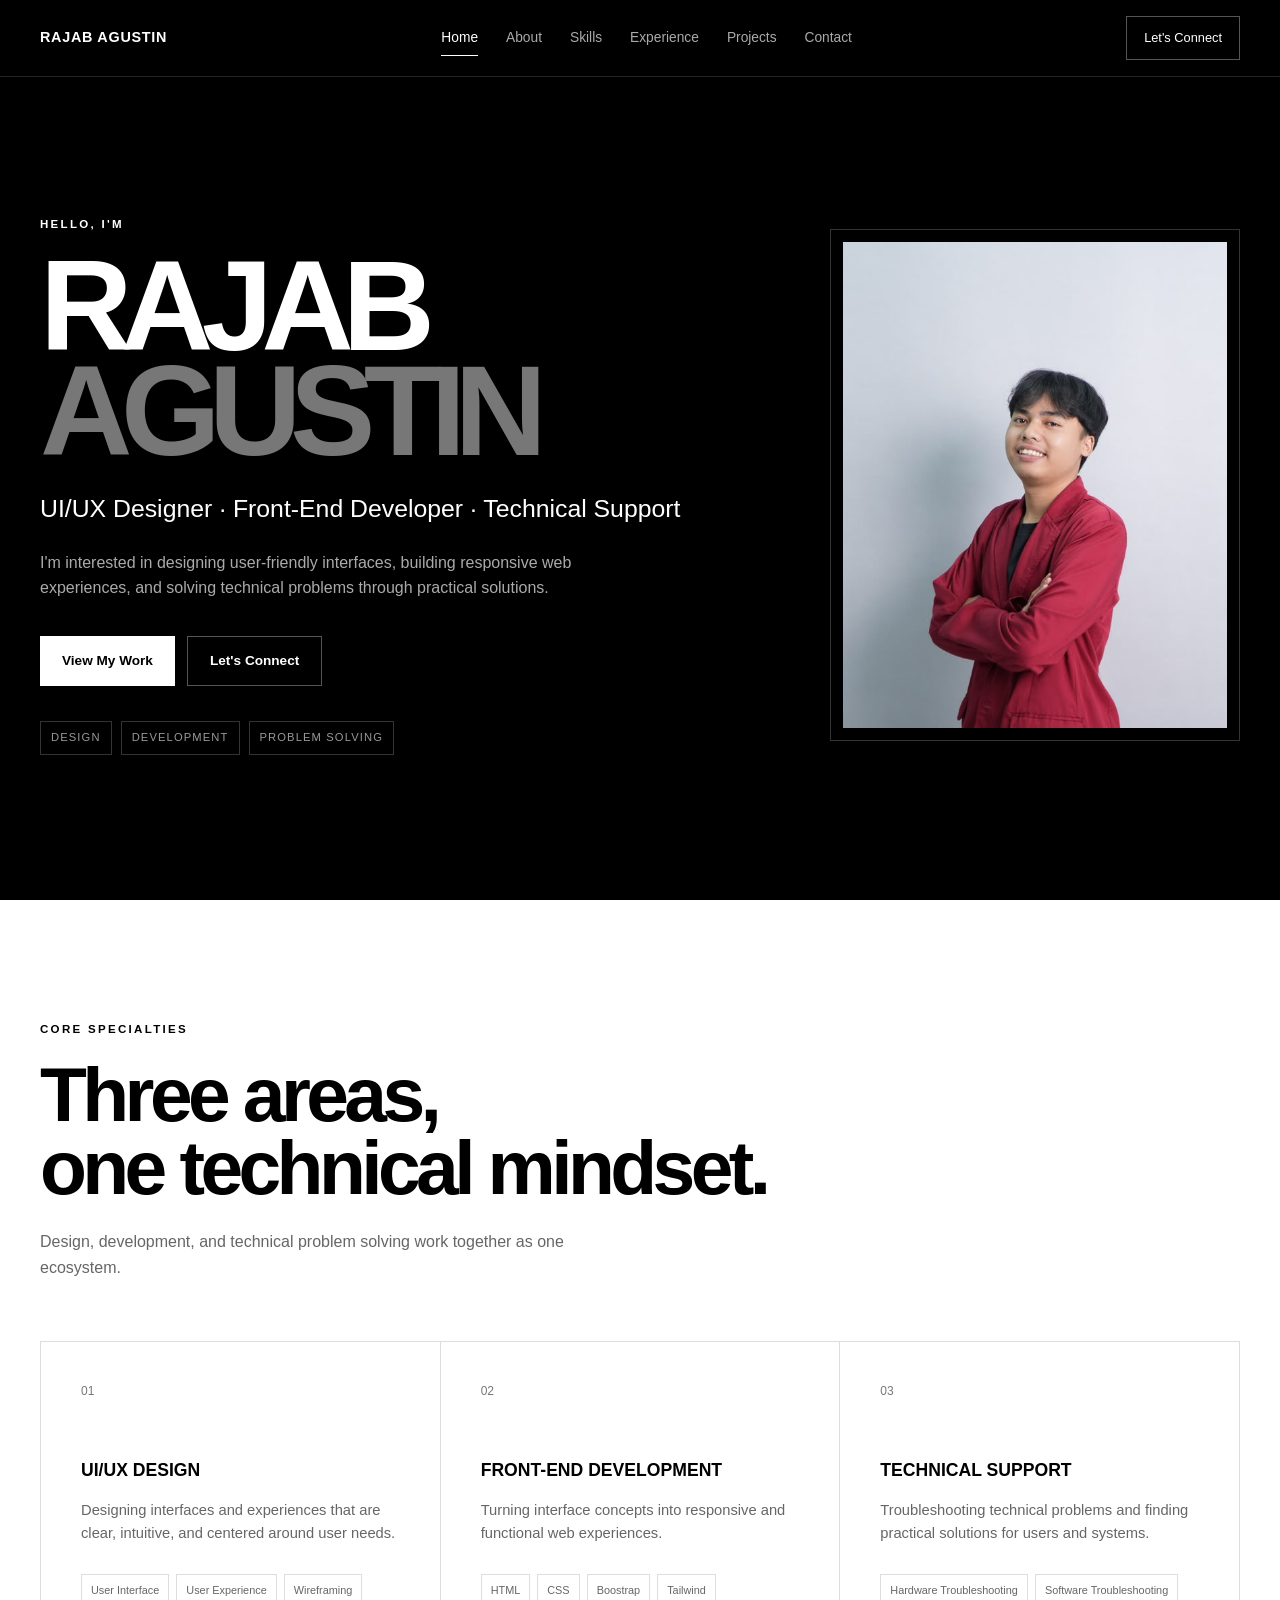
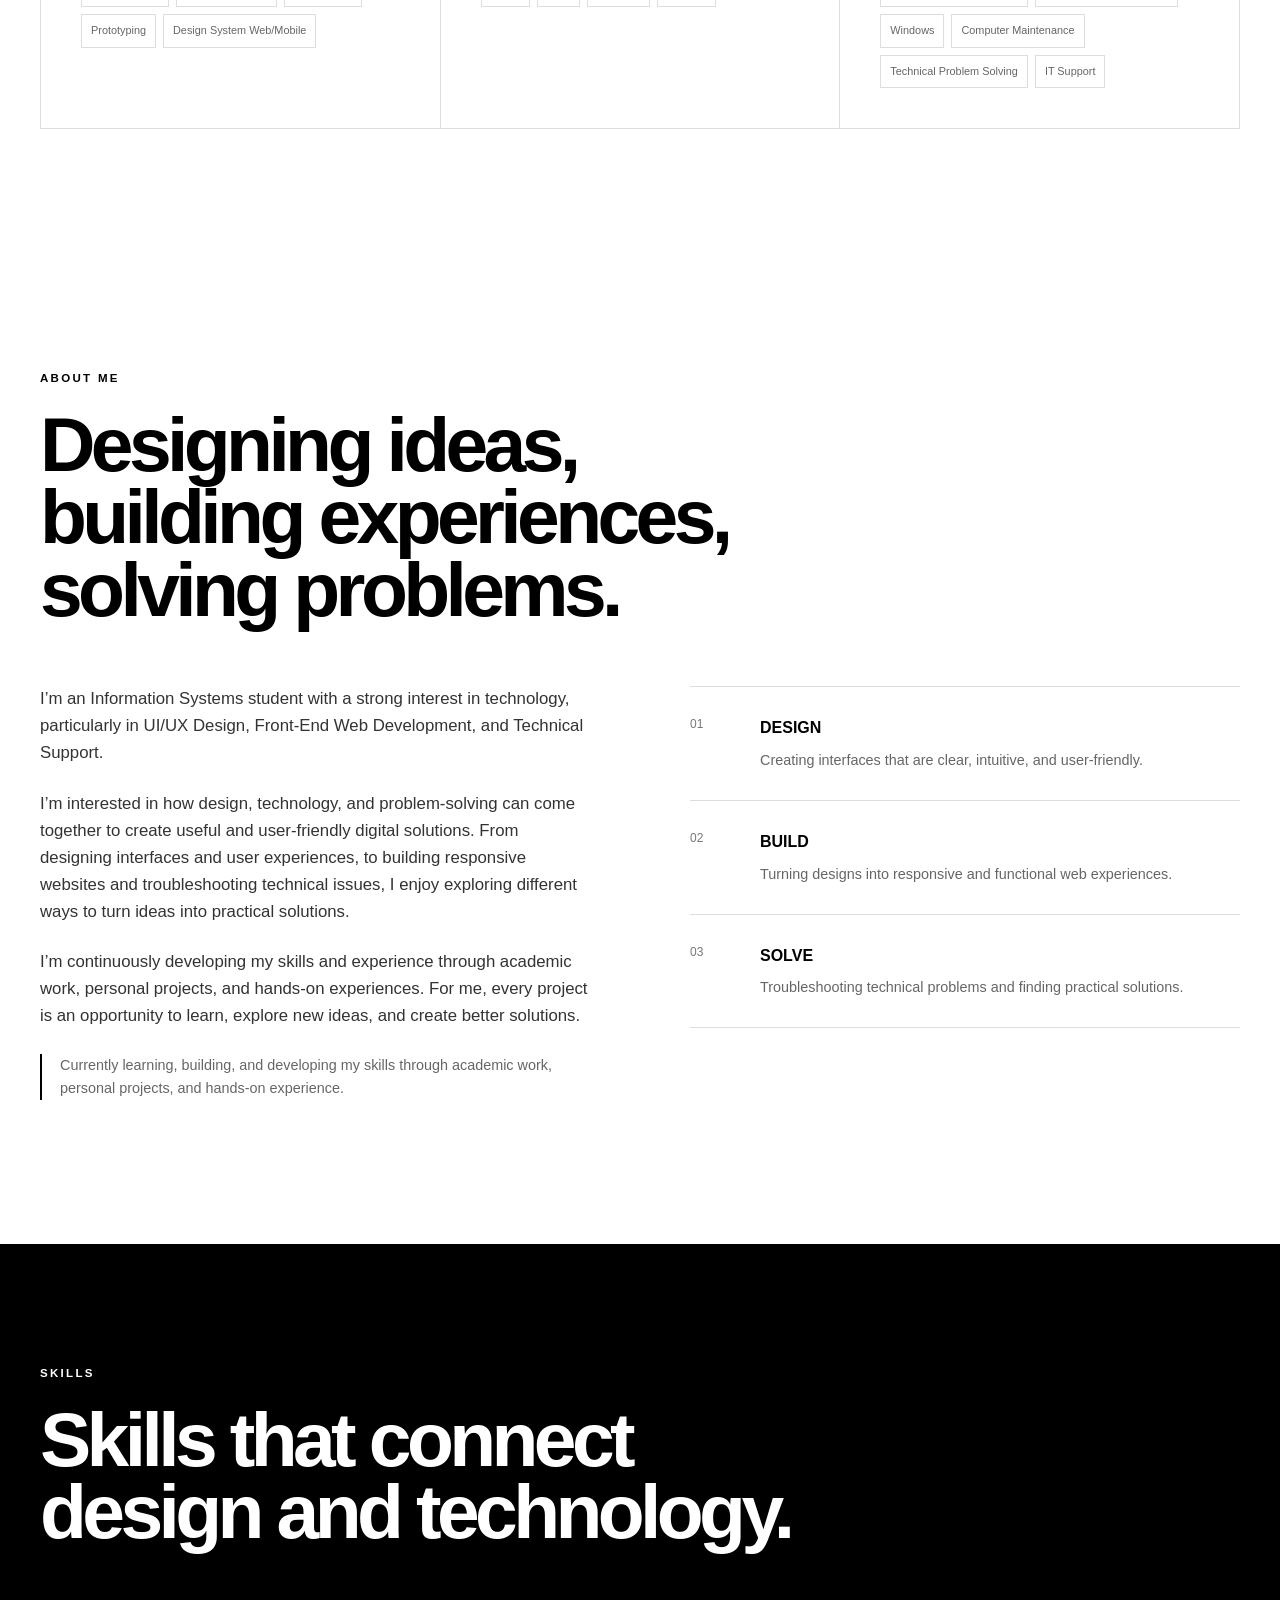
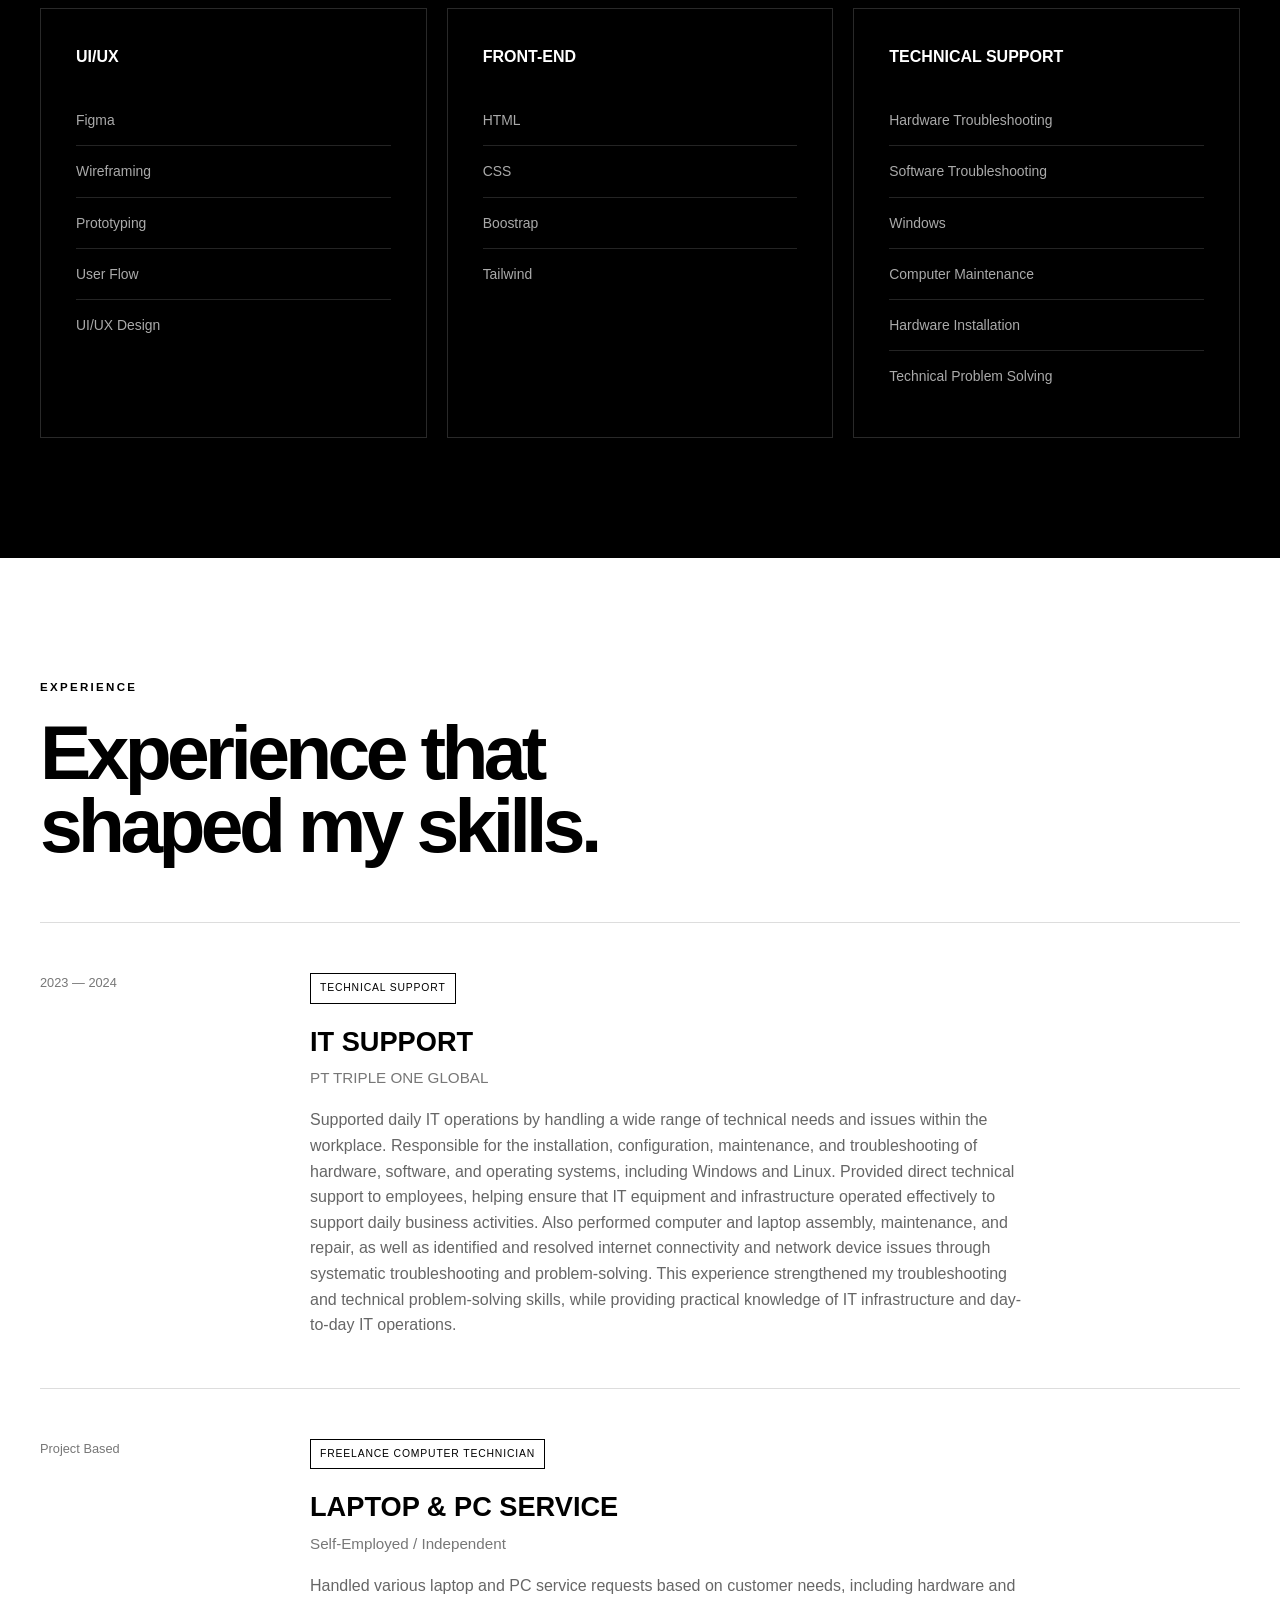
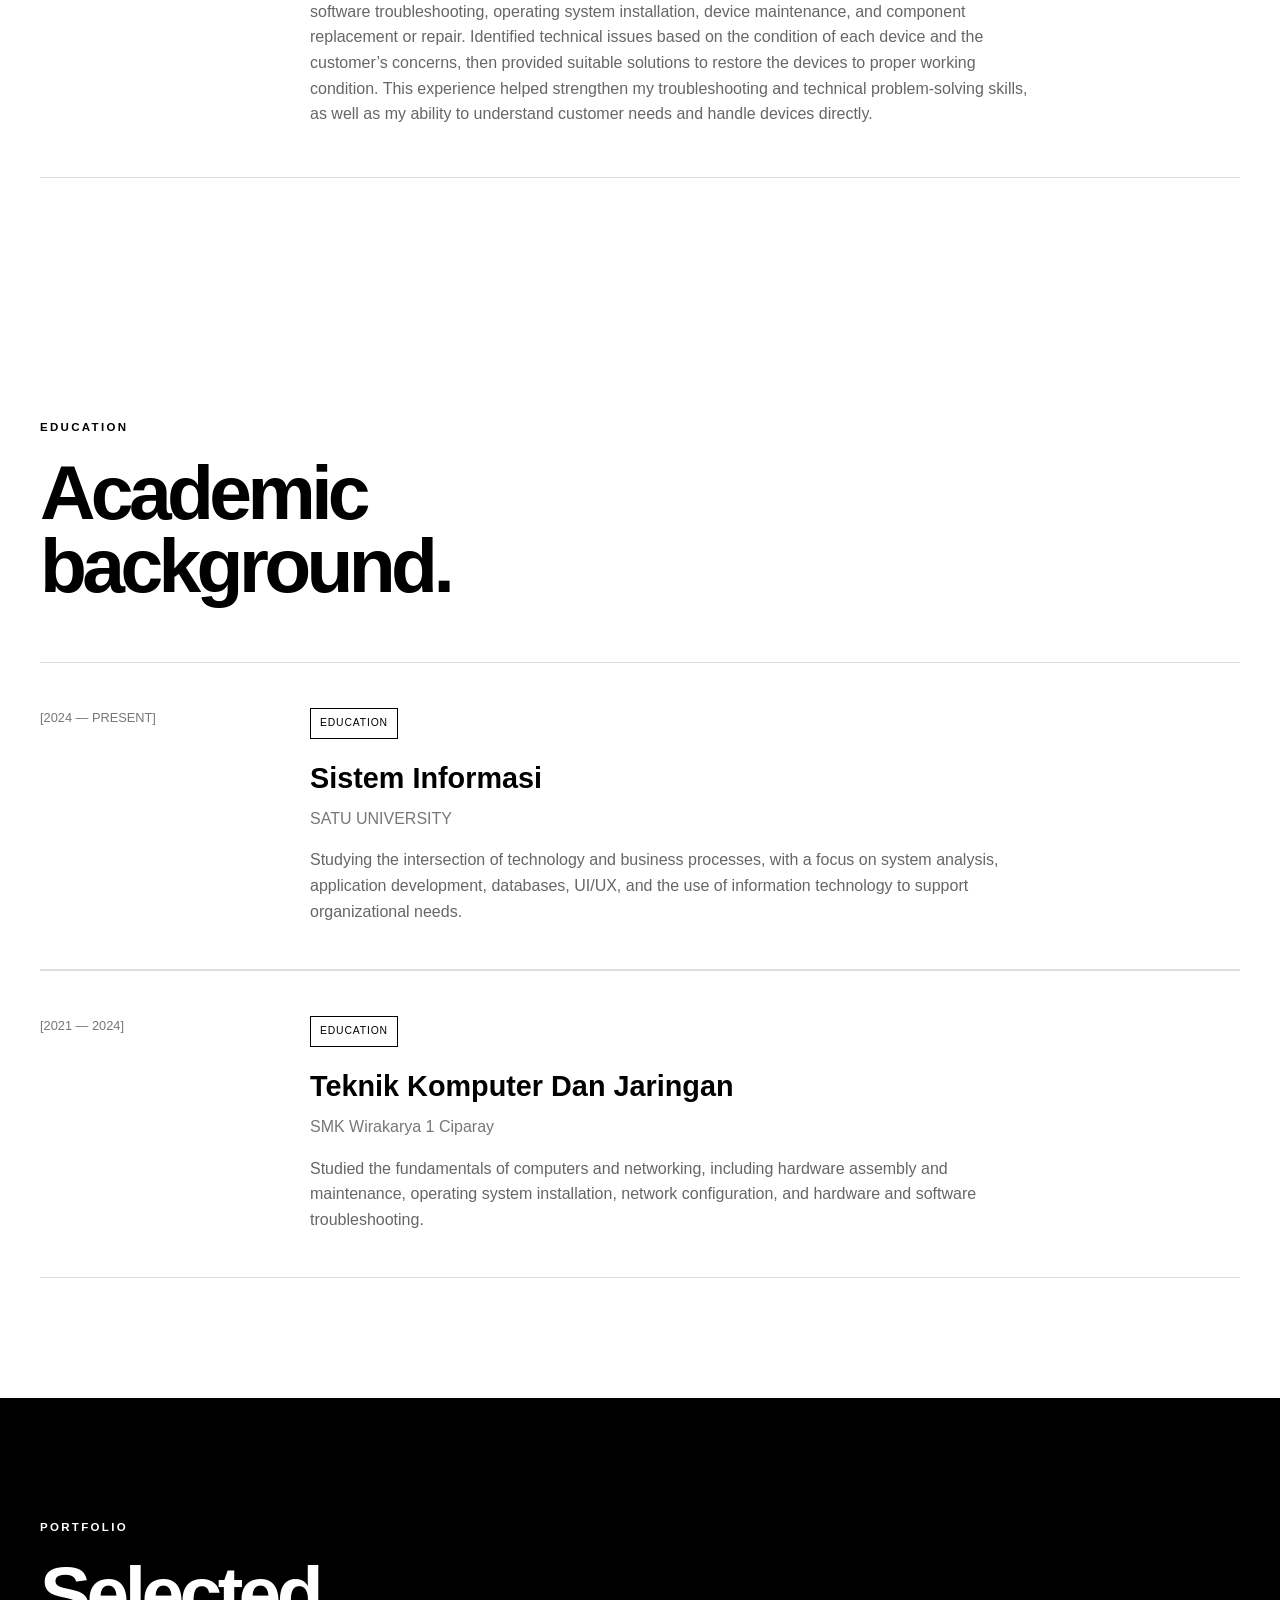
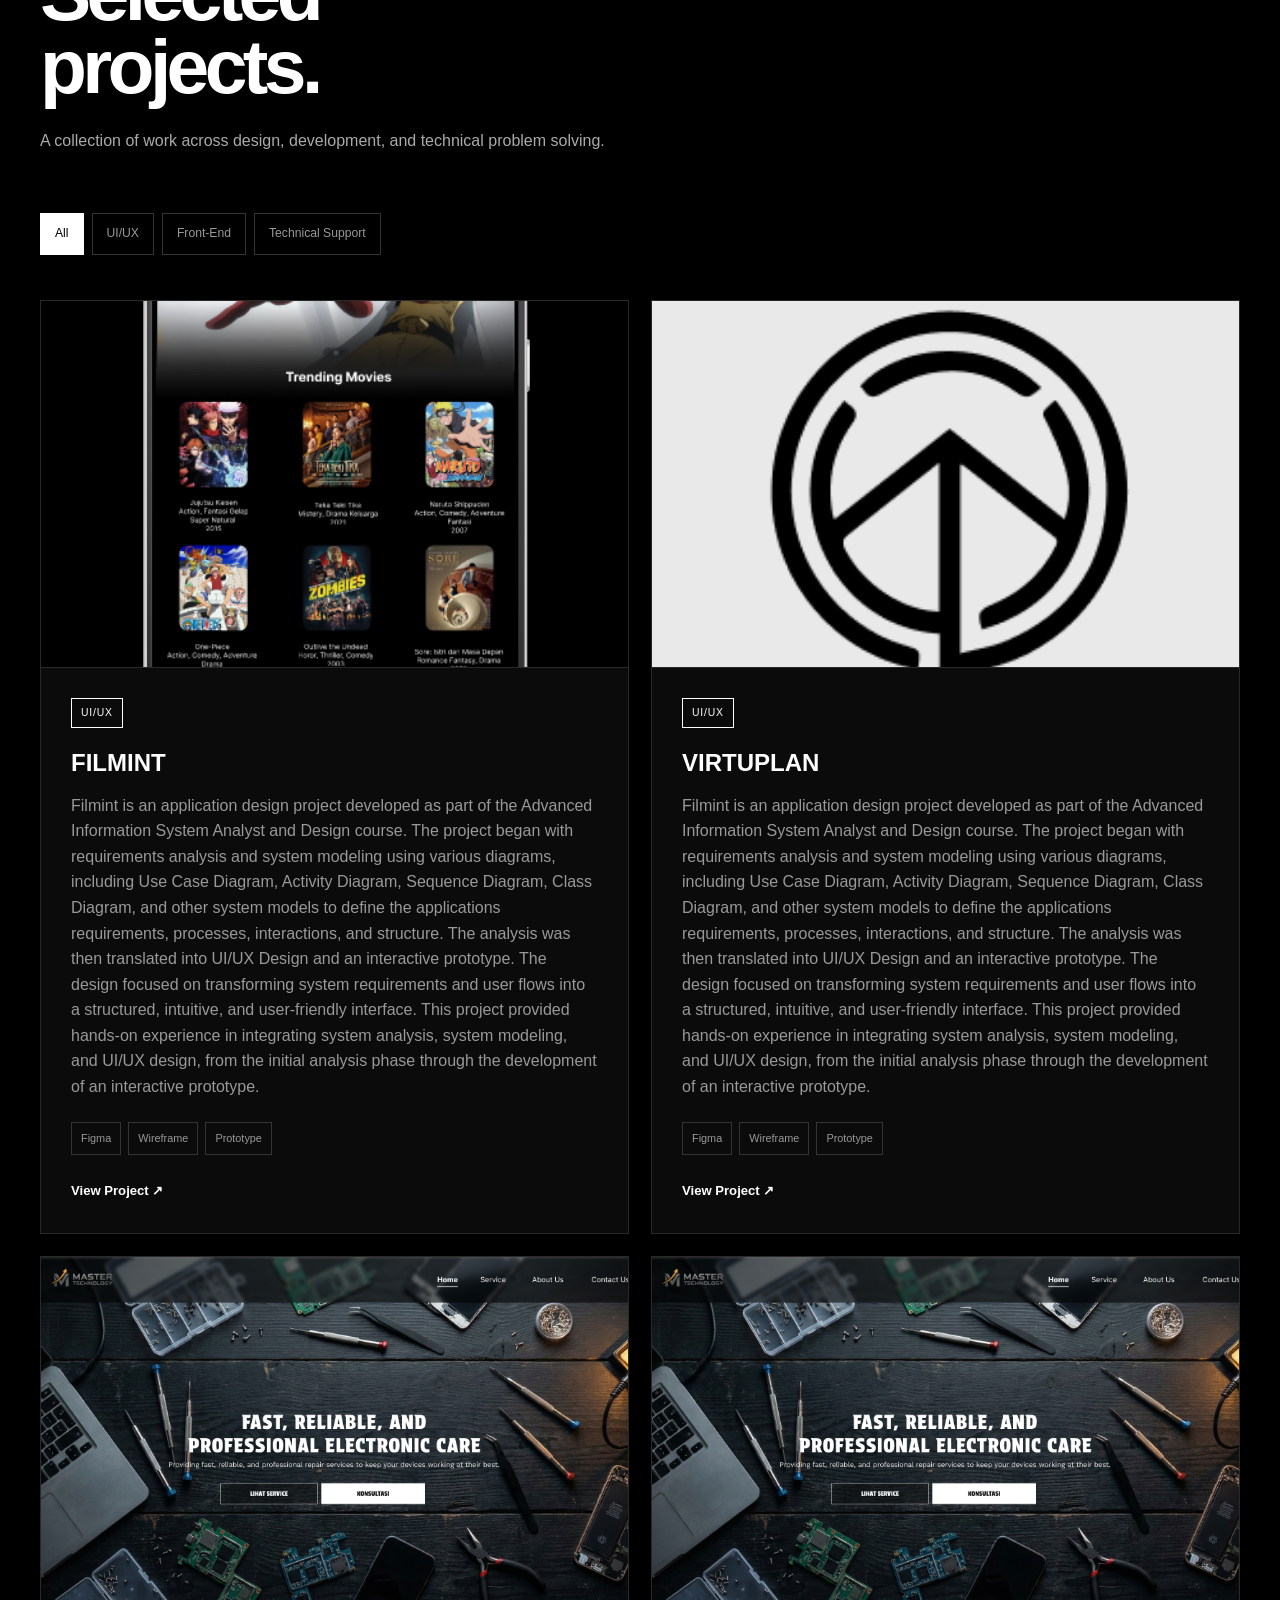
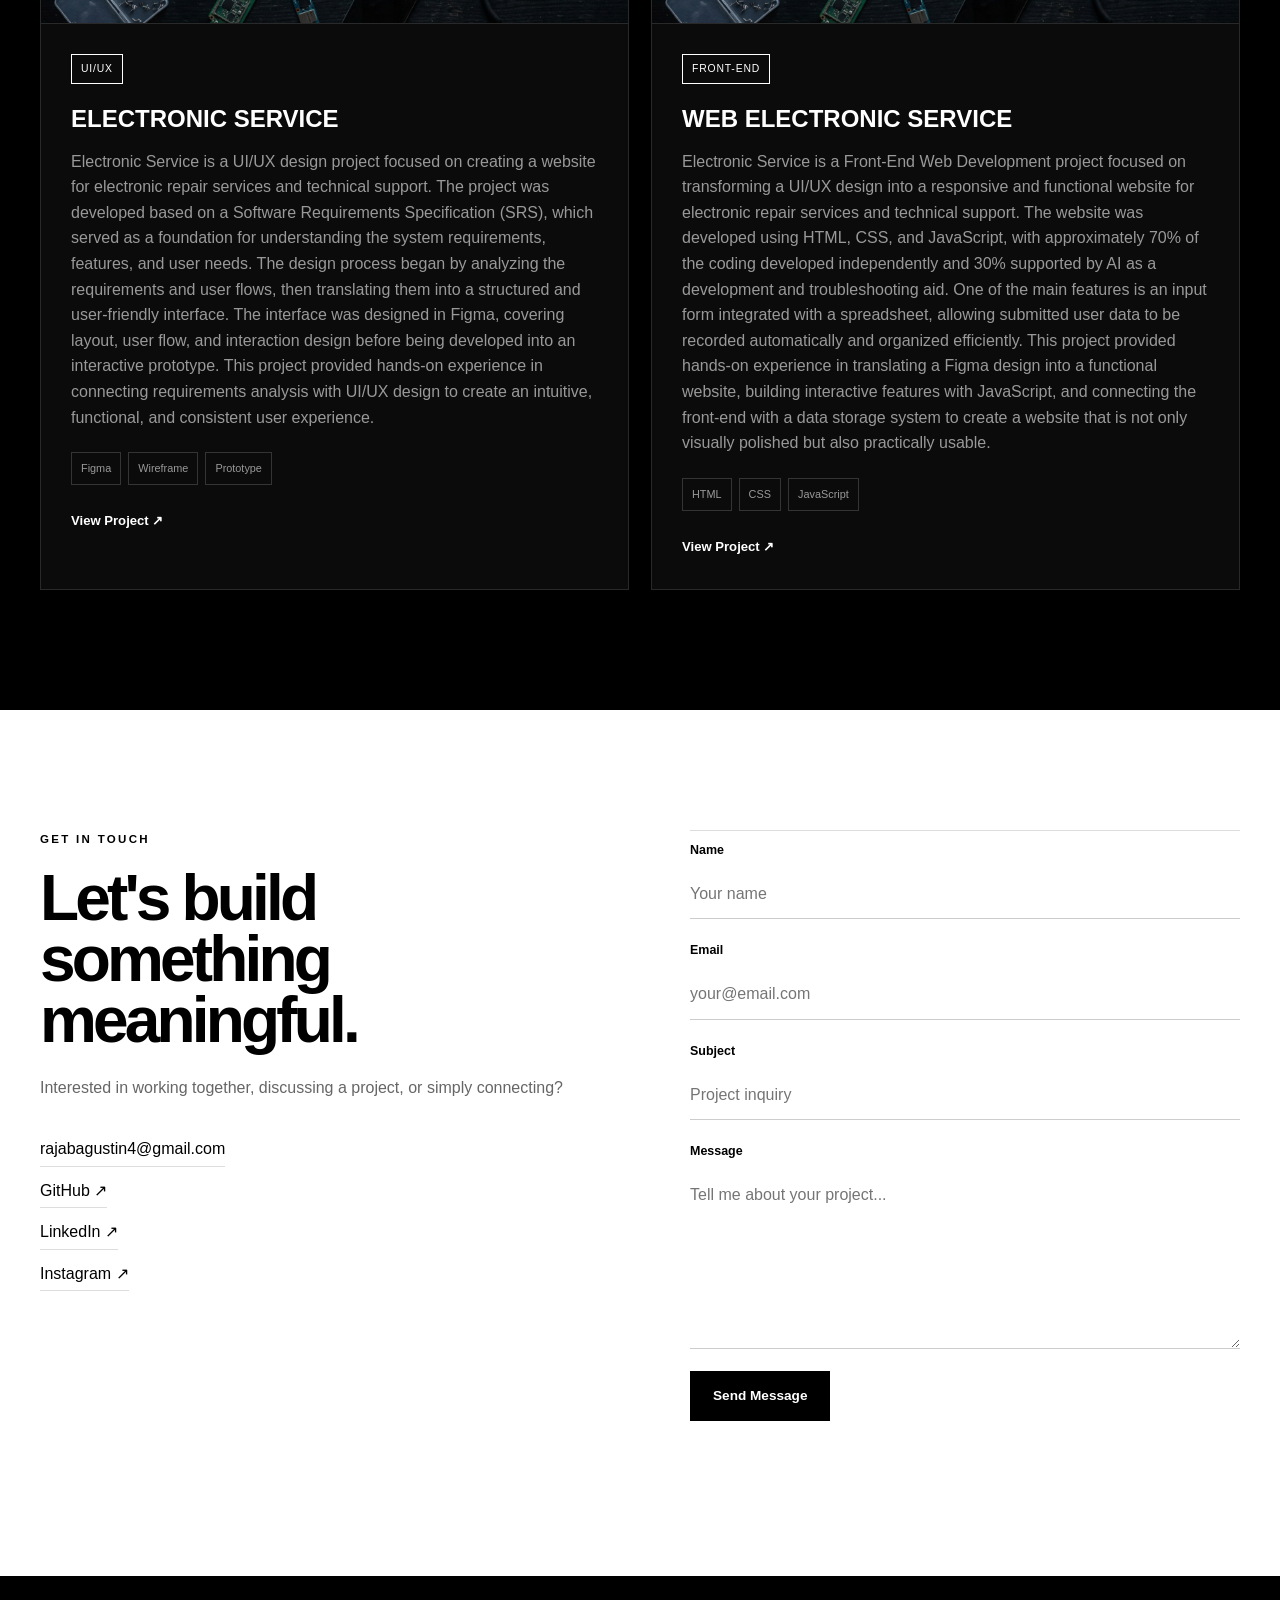
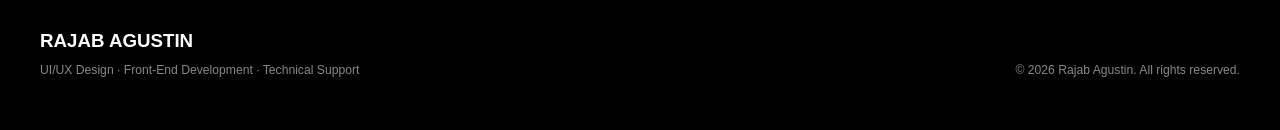
==== commit b26560e7: "update" ====
--- a/index.html
+++ b/index.html
@@ -1681,7 +1681,7 @@
                   project began with requirements analysis and system modeling
                   using various diagrams, including Use Case Diagram, Activity
                   Diagram, Sequence Diagram, Class Diagram, and other system
-                  models to define the application’s requirements, processes,
+                  models to define the applications requirements, processes,
                   interactions, and structure. The analysis was then translated
                   into UI/UX Design and an interactive prototype. The design
                   focused on transforming system requirements and user flows
@@ -1706,6 +1706,50 @@
                 </a>
               </div>
             </article>
+
+
+            <article class="project-card reveal" data-category="uiux">
+              <div class="project-image">
+                <img src="Asset/Virtuplan.png" alt="" />
+              </div>
+
+              <div class="project-content">
+                <span class="category-badge"> UI/UX </span>
+
+                <h3>VIRTUPLAN</h3>
+
+                <p>
+                  Filmint is an application design project developed as part of
+                  the Advanced Information System Analyst and Design course. The
+                  project began with requirements analysis and system modeling
+                  using various diagrams, including Use Case Diagram, Activity
+                  Diagram, Sequence Diagram, Class Diagram, and other system
+                  models to define the applications requirements, processes,
+                  interactions, and structure. The analysis was then translated
+                  into UI/UX Design and an interactive prototype. The design
+                  focused on transforming system requirements and user flows
+                  into a structured, intuitive, and user-friendly interface.
+                  This project provided hands-on experience in integrating
+                  system analysis, system modeling, and UI/UX design, from the
+                  initial analysis phase through the development of an
+                  interactive prototype.
+                </p>
+
+                <div class="tag-list">
+                  <span>Figma</span>
+                  <span>Wireframe</span>
+                  <span>Prototype</span>
+                </div>
+
+                <a
+                  href="https://www.figma.com/proto/PjAdrnhZyjRu2lDQuMfqN5/Virtuplan-UIUX?node-id=224-879&starting-point-node-id=255%3A5047&t=HBeZ52BkxhheZ0ZN-1"
+                  class="project-link"
+                >
+                  View Project ↗
+                </a>
+              </div>
+            </article>
+
             <article class="project-card reveal" data-category="uiux">
               <div class="project-image">
                 <img src="Asset/elektronik service.png" alt="" />
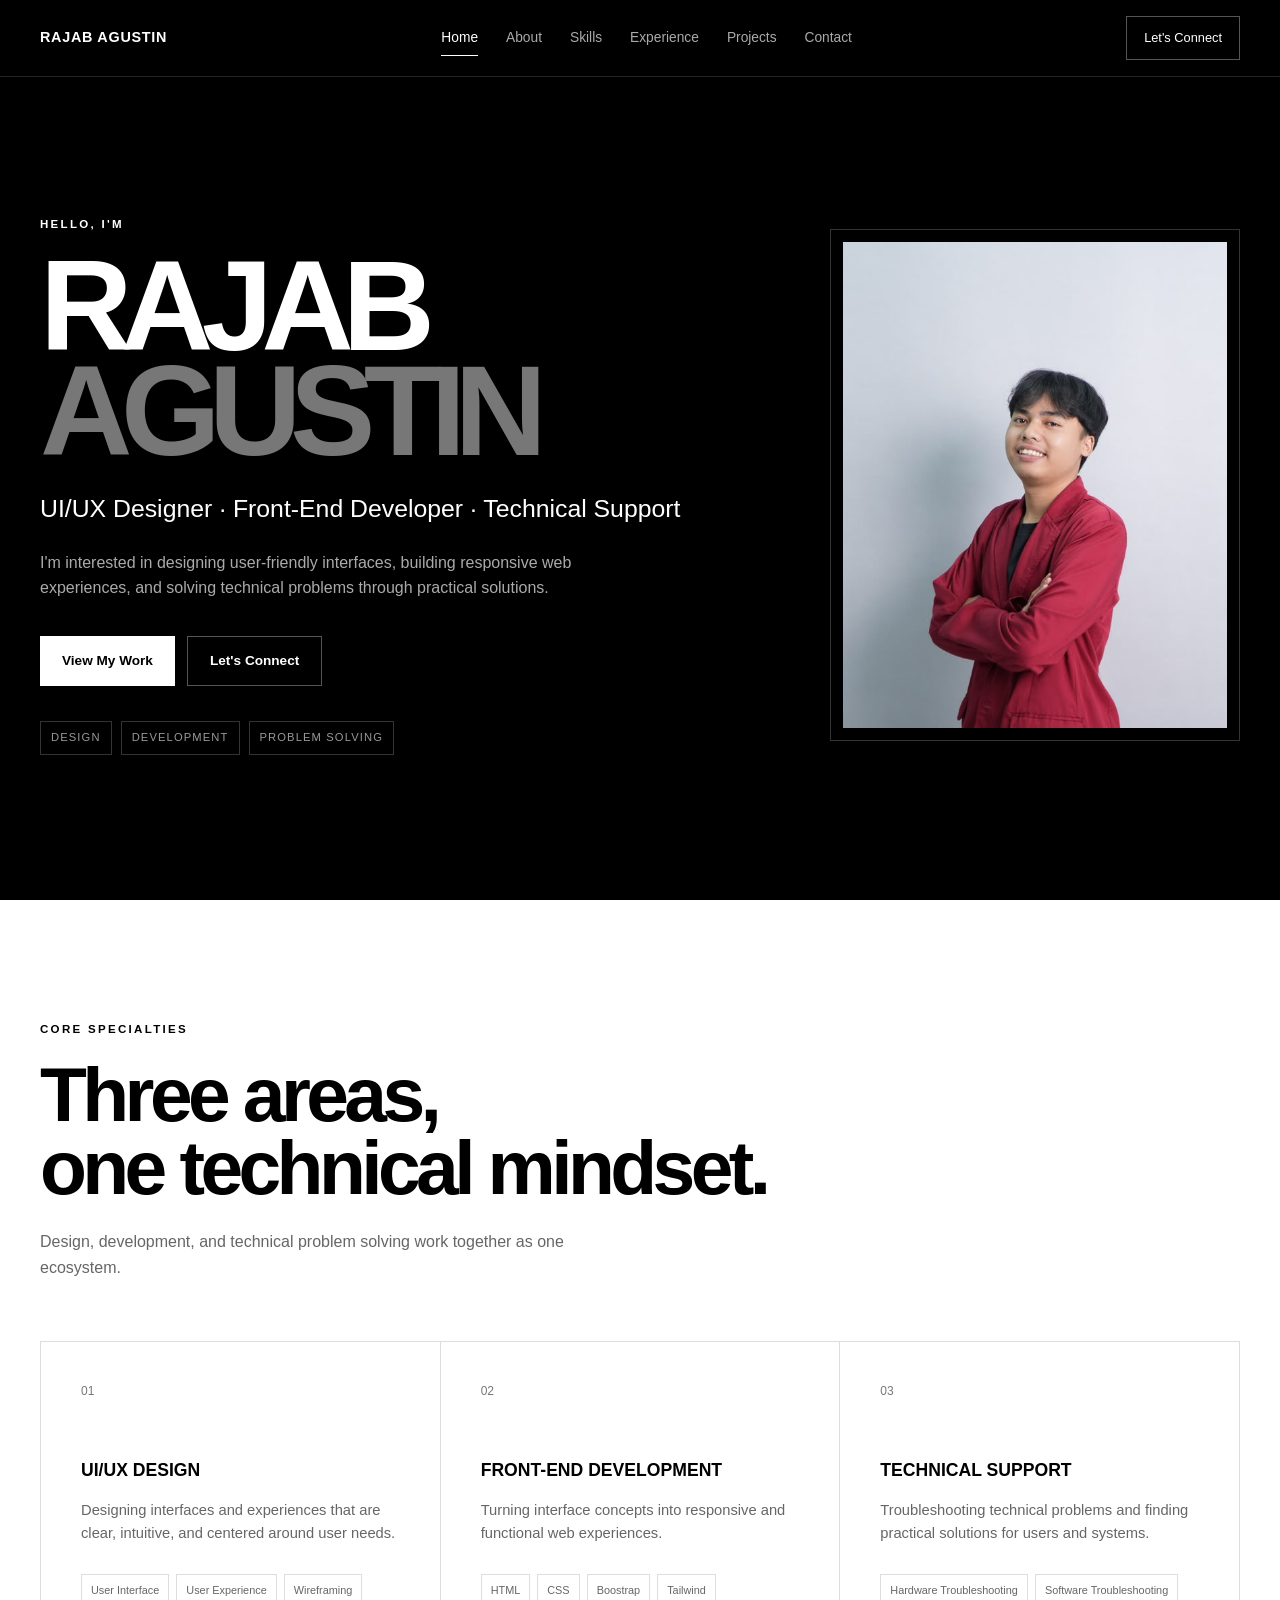
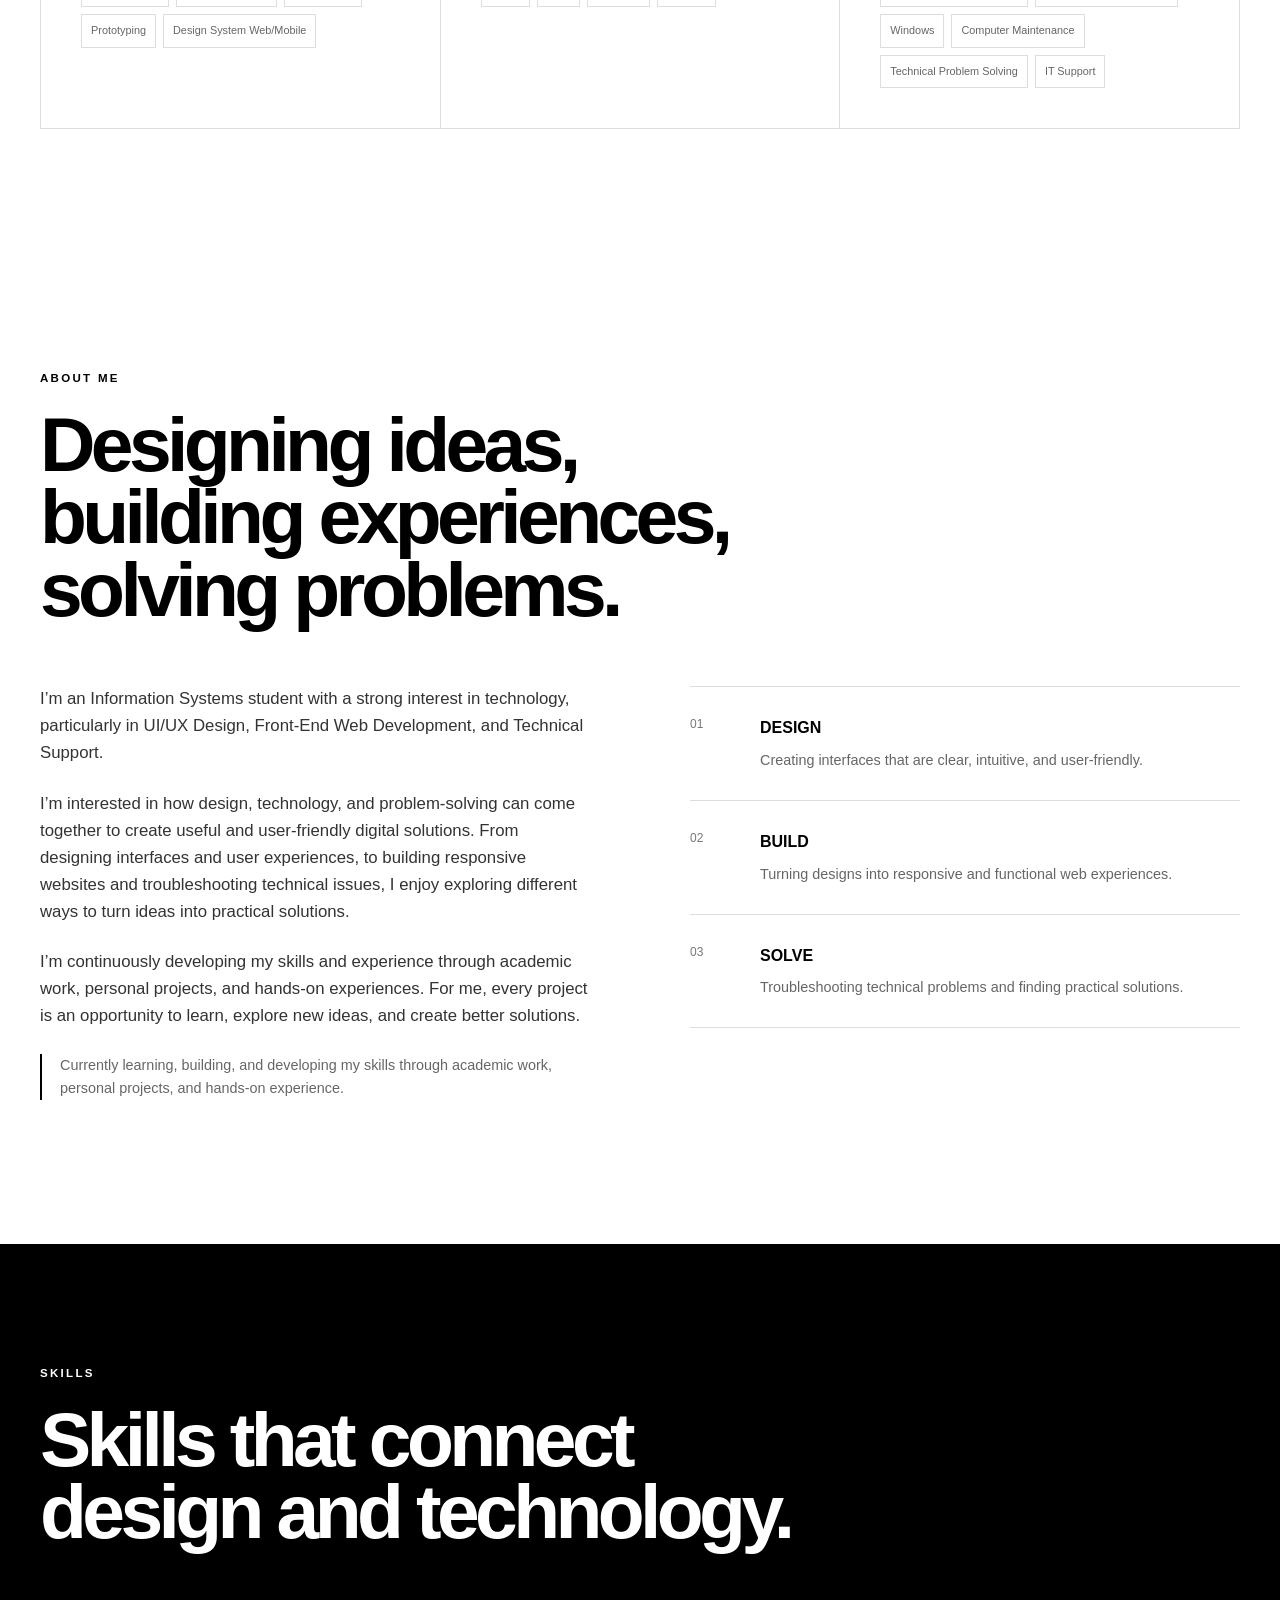
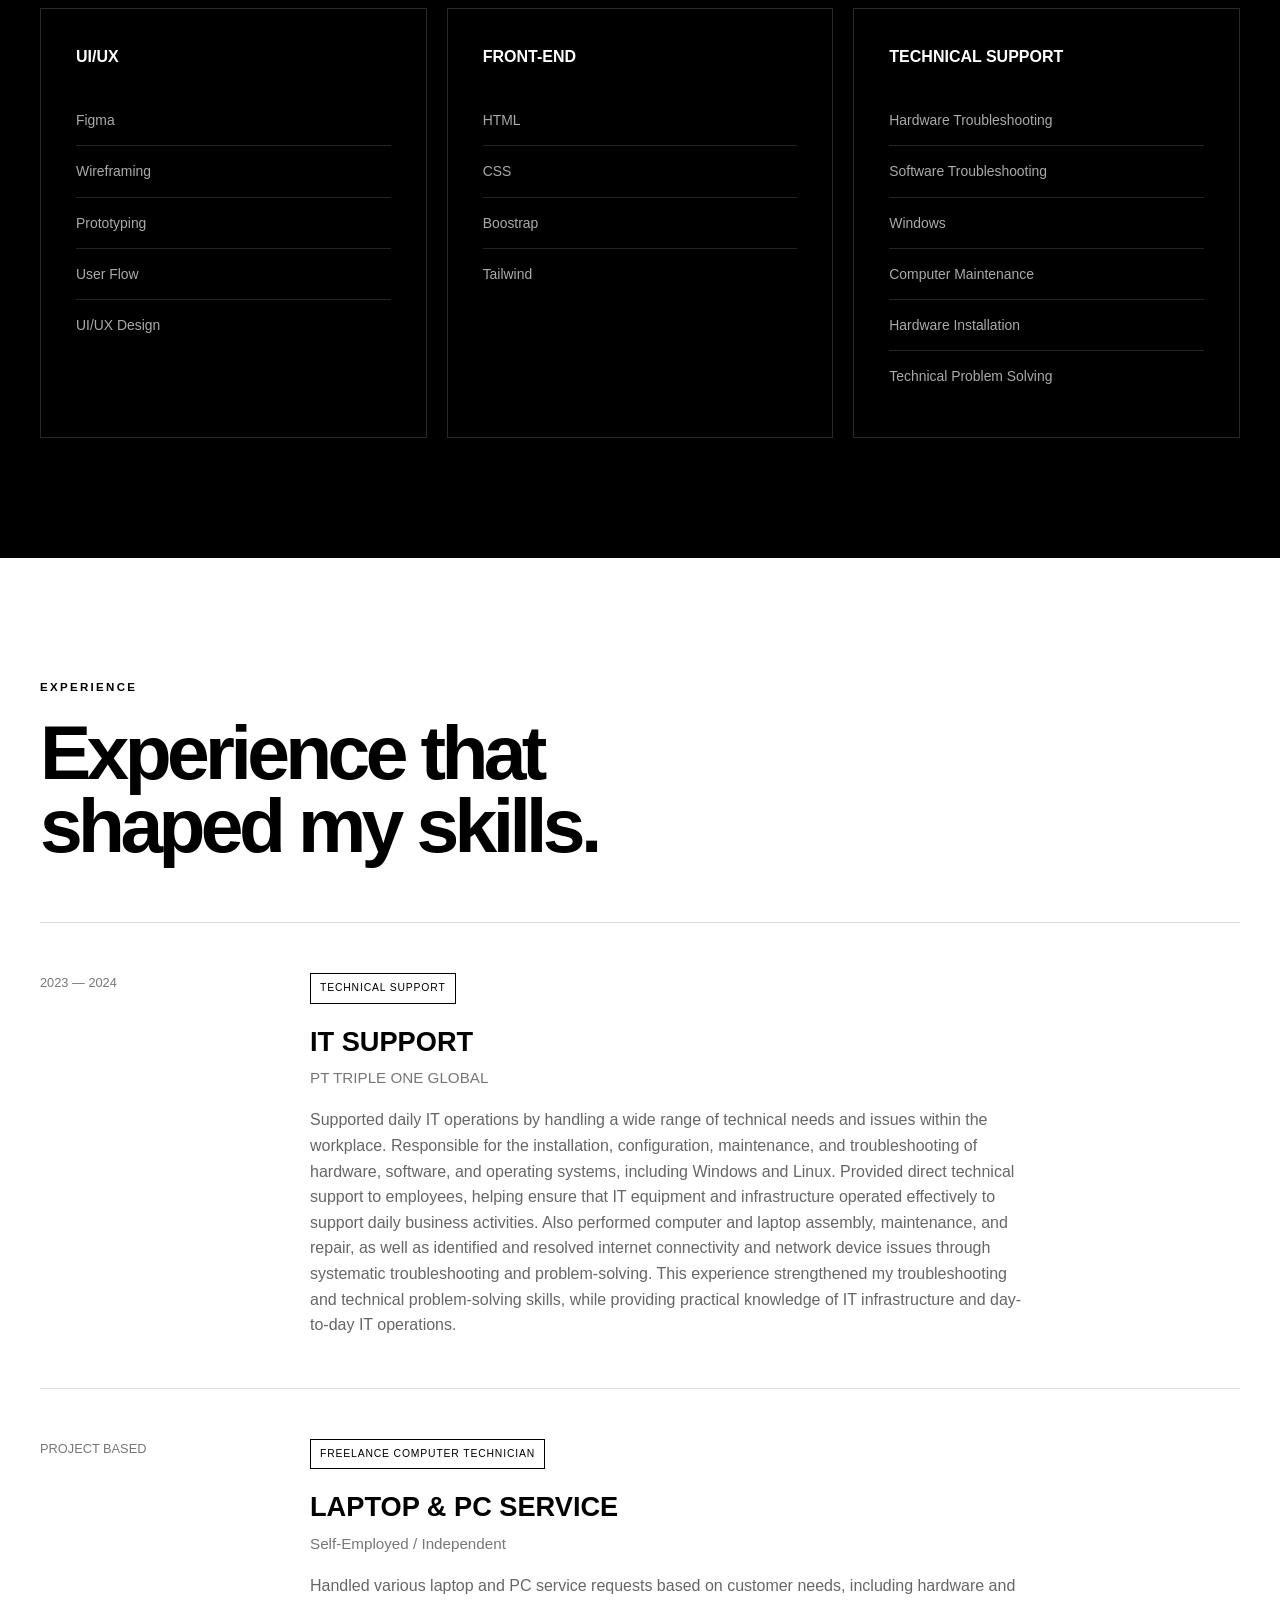
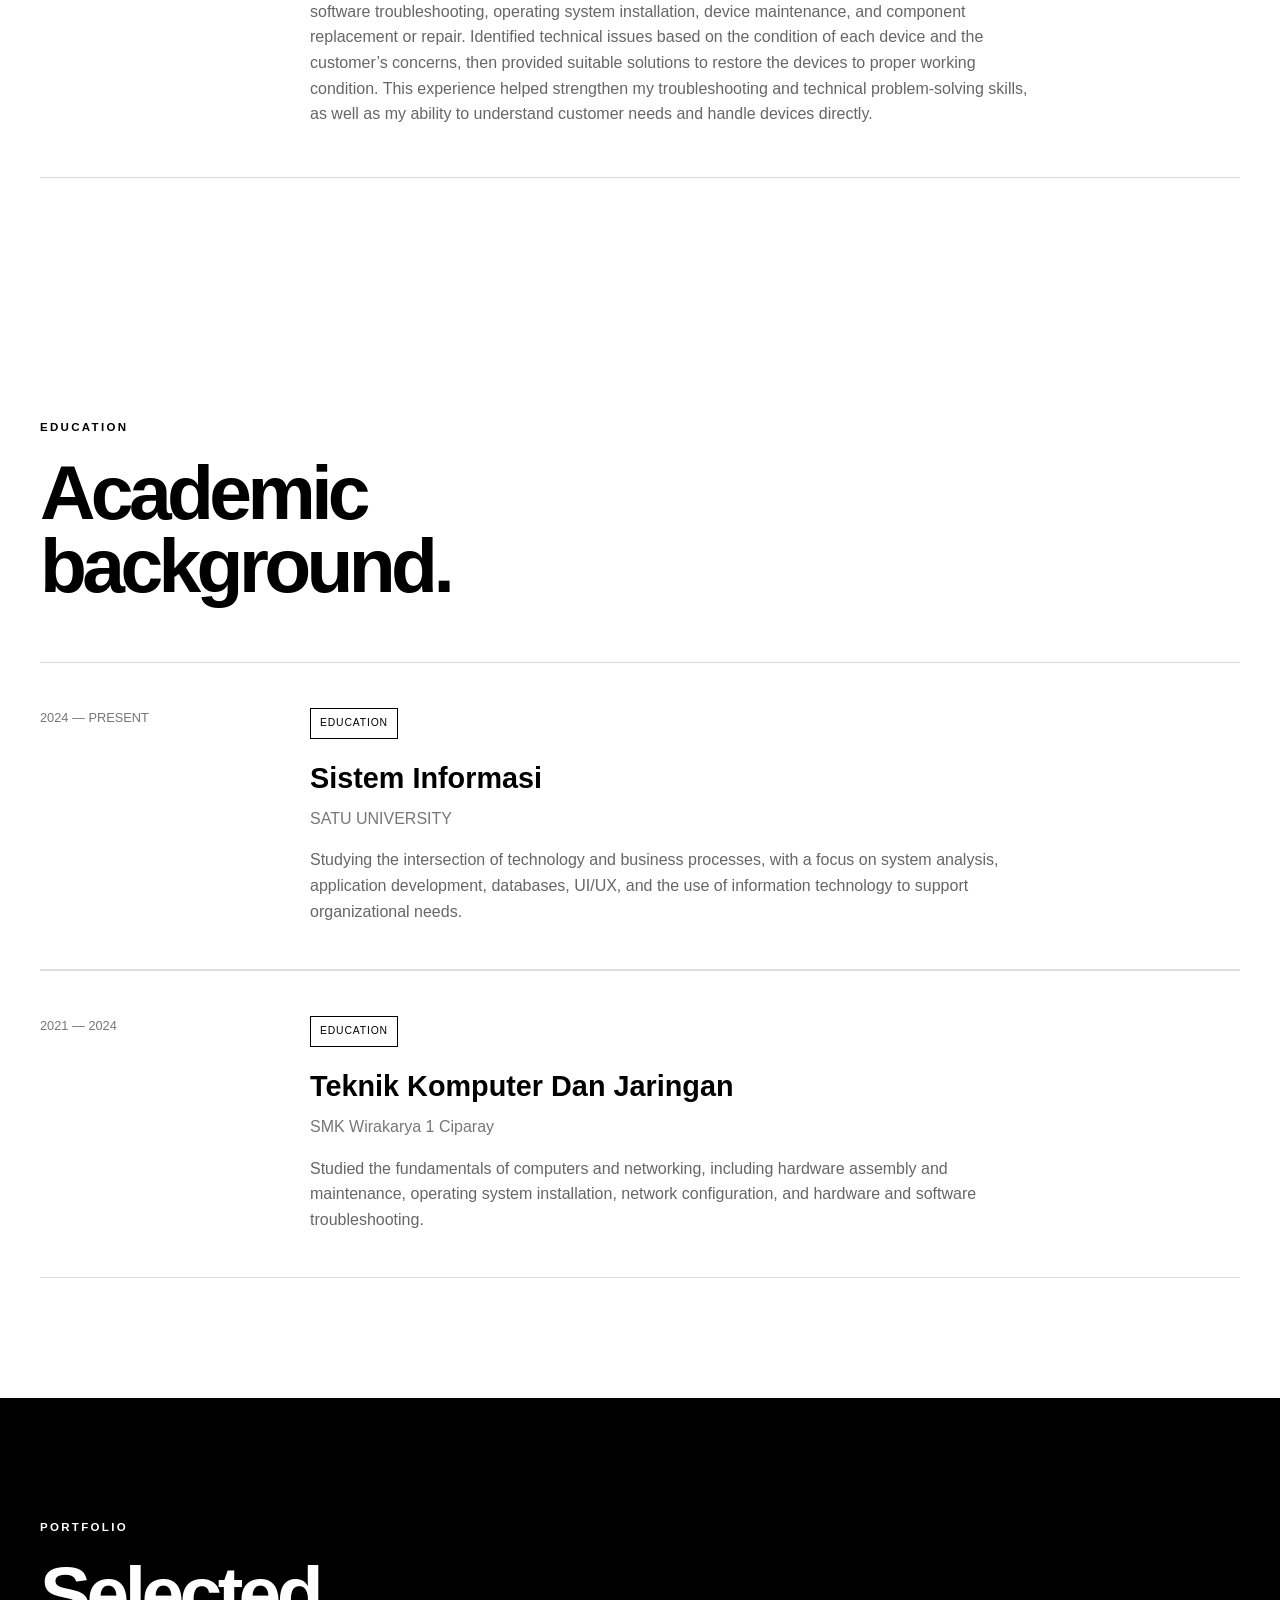
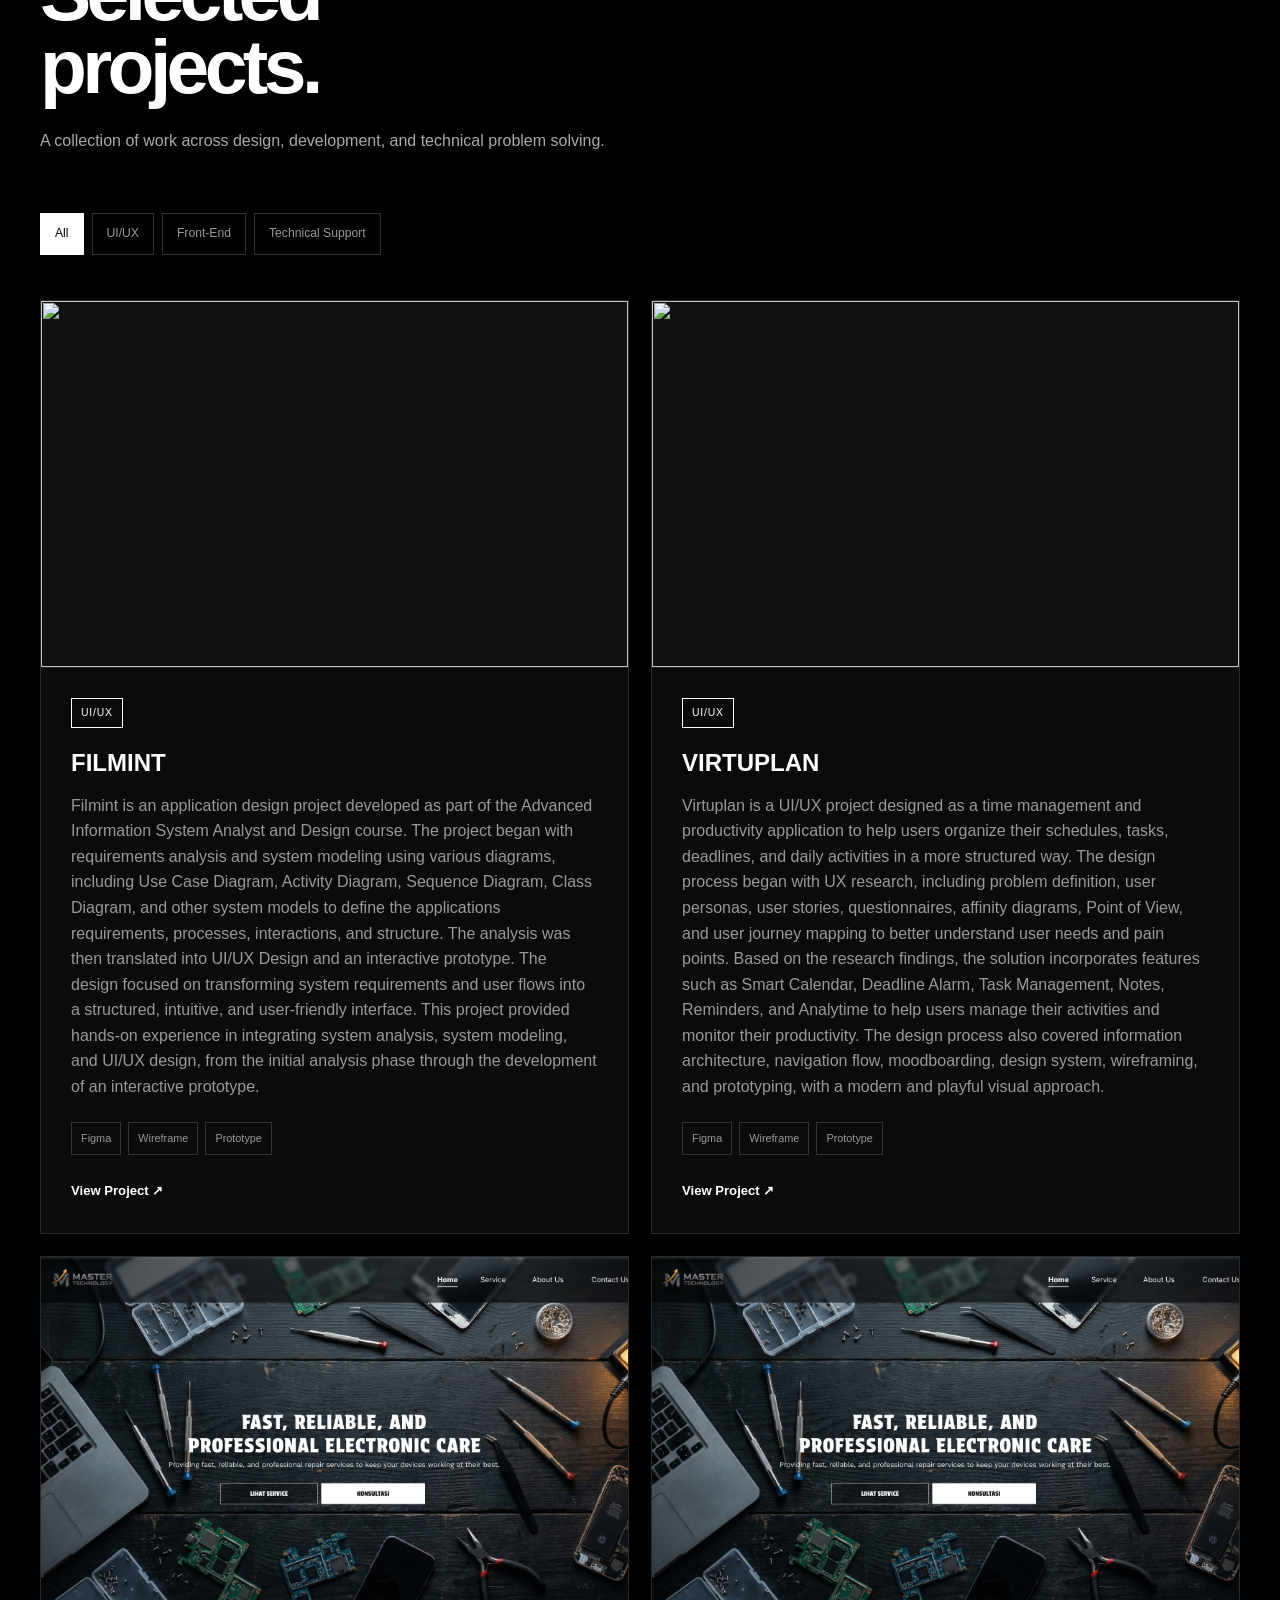
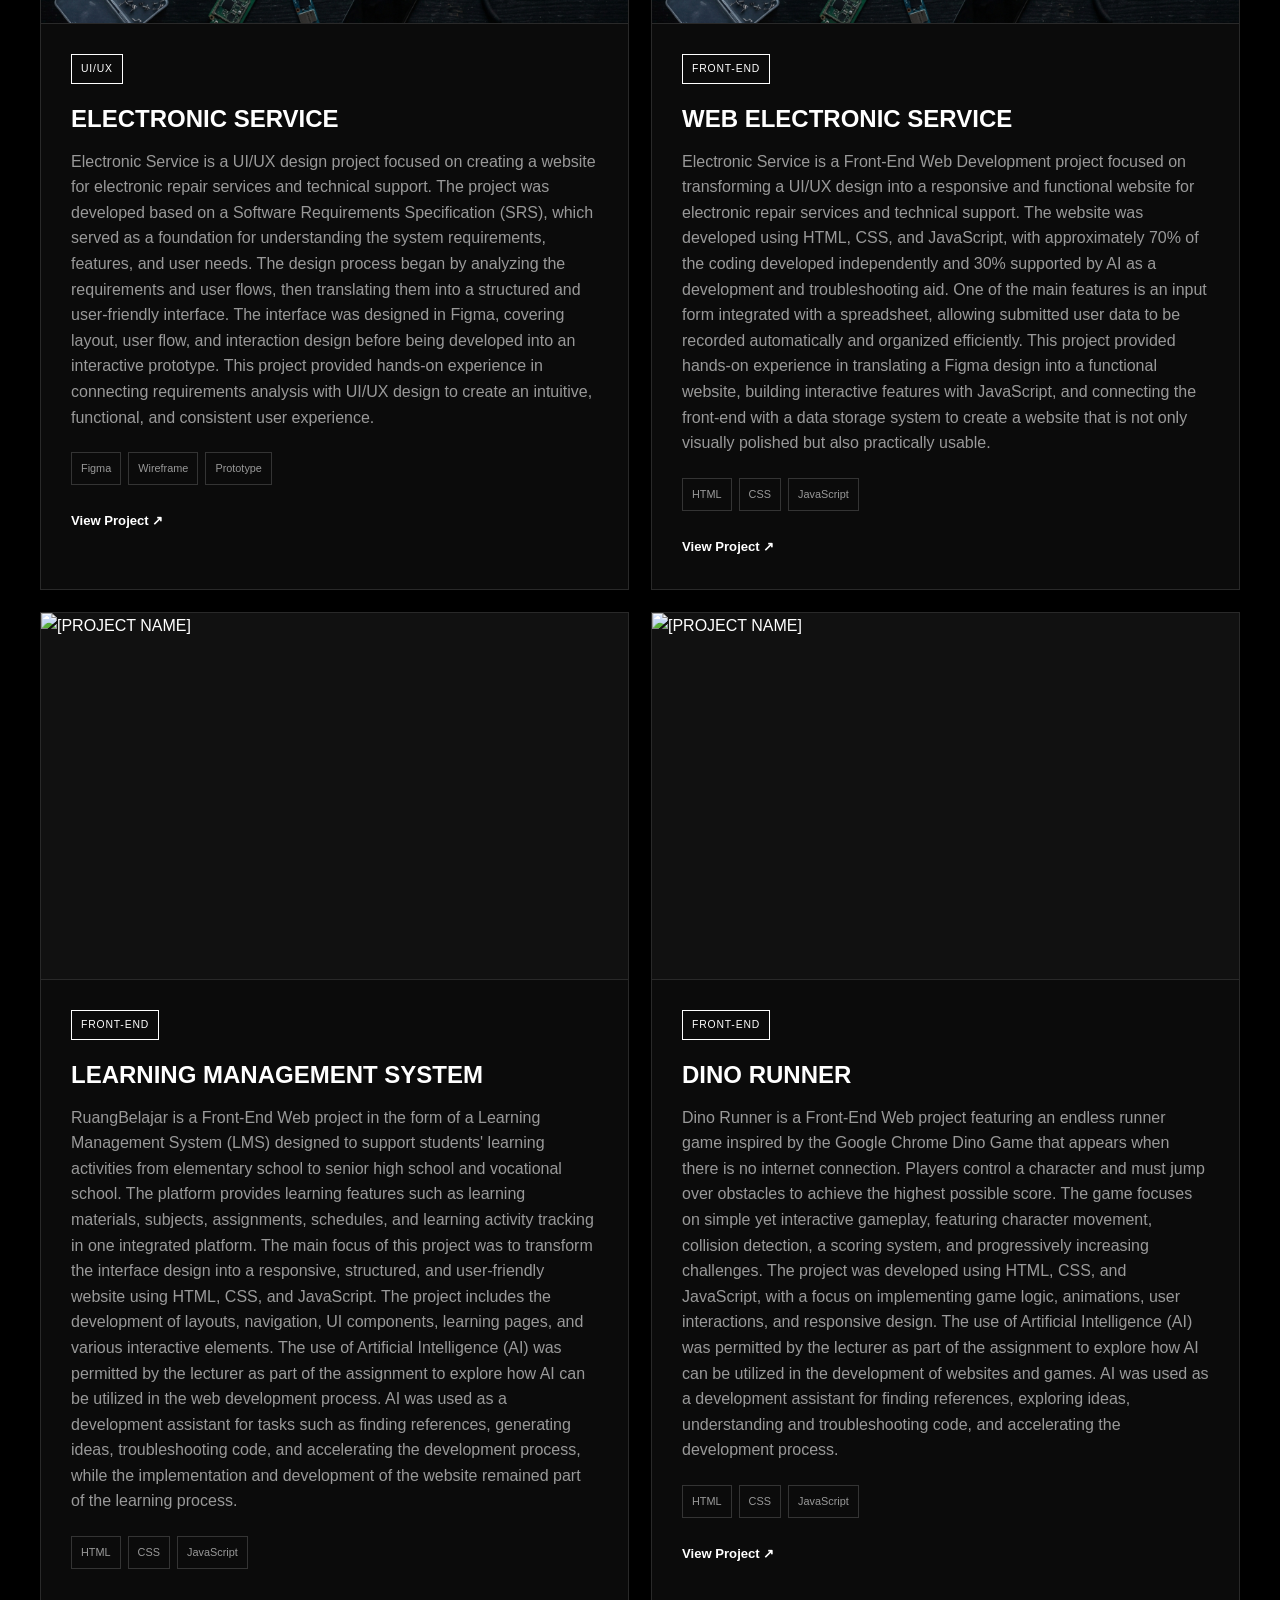
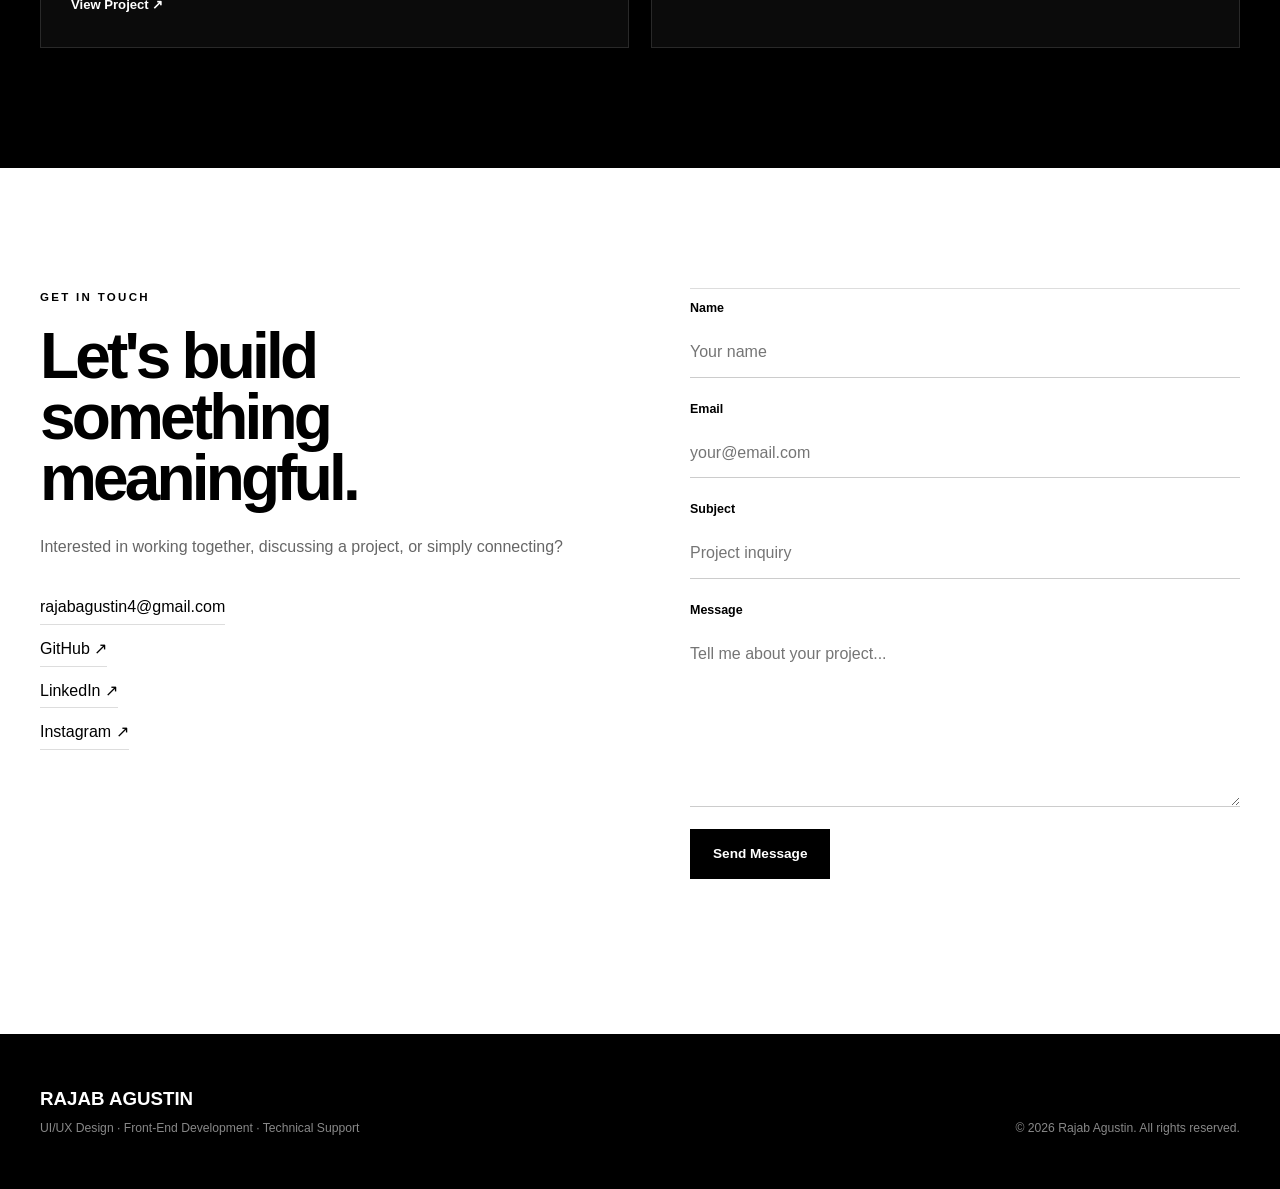
==== commit faf5415f: "update terbaru" ====
--- a/index.html
+++ b/index.html
@@ -1544,7 +1544,7 @@
             </article>
 
             <article class="timeline-item reveal">
-              <div class="timeline-date">Project Based</div>
+              <div class="timeline-date">PROJECT BASED</div>
 
               <div class="timeline-content">
                 <span class="category-badge">
@@ -1589,7 +1589,7 @@
           </div>
 
           <div class="education-card reveal">
-            <div class="education-year">[2024 — PRESENT]</div>
+            <div class="education-year">2024 — PRESENT</div>
 
             <div class="education-content">
               <span class="category-badge"> Education </span>
@@ -1607,7 +1607,7 @@
             </div>
           </div>
           <div class="education-card reveal">
-            <div class="education-year">[2021 — 2024]</div>
+            <div class="education-year">2021 — 2024</div>
 
             <div class="education-content">
               <span class="category-badge"> Education </span>
@@ -1667,7 +1667,7 @@
             <!-- PROJECT 1 -->
             <article class="project-card reveal" data-category="uiux">
               <div class="project-image">
-                <img src="Asset/FILMINT.png" alt="" />
+                <img src="Asset/filmintlogo.png" alt="" />
               </div>
 
               <div class="project-content">
@@ -1707,10 +1707,9 @@
               </div>
             </article>
 
-
             <article class="project-card reveal" data-category="uiux">
               <div class="project-image">
-                <img src="Asset/Virtuplan.png" alt="" />
+                <img src="Asset/virtuplanlogo.png" alt="" />
               </div>
 
               <div class="project-content">
@@ -1719,20 +1718,20 @@
                 <h3>VIRTUPLAN</h3>
 
                 <p>
-                  Filmint is an application design project developed as part of
-                  the Advanced Information System Analyst and Design course. The
-                  project began with requirements analysis and system modeling
-                  using various diagrams, including Use Case Diagram, Activity
-                  Diagram, Sequence Diagram, Class Diagram, and other system
-                  models to define the applications requirements, processes,
-                  interactions, and structure. The analysis was then translated
-                  into UI/UX Design and an interactive prototype. The design
-                  focused on transforming system requirements and user flows
-                  into a structured, intuitive, and user-friendly interface.
-                  This project provided hands-on experience in integrating
-                  system analysis, system modeling, and UI/UX design, from the
-                  initial analysis phase through the development of an
-                  interactive prototype.
+                  Virtuplan is a UI/UX project designed as a time management and
+                  productivity application to help users organize their
+                  schedules, tasks, deadlines, and daily activities in a more
+                  structured way. The design process began with UX research,
+                  including problem definition, user personas, user stories,
+                  questionnaires, affinity diagrams, Point of View, and user
+                  journey mapping to better understand user needs and pain
+                  points. Based on the research findings, the solution
+                  incorporates features such as Smart Calendar, Deadline Alarm,
+                  Task Management, Notes, Reminders, and Analytime to help users
+                  manage their activities and monitor their productivity. The
+                  design process also covered information architecture,
+                  navigation flow, moodboarding, design system, wireframing, and
+                  prototyping, with a modern and playful visual approach.
                 </p>
 
                 <div class="tag-list">
@@ -1834,6 +1833,95 @@
                 </a>
               </div>
             </article>
+
+            <article class="project-card reveal" data-category="frontend">
+              <div class="project-image">
+                <img src="Asset/RuangBelajar.png" alt="[PROJECT NAME]" />
+              </div>
+
+              <div class="project-content">
+                <span class="category-badge"> Front-End </span>
+
+                <h3>LEARNING MANAGEMENT SYSTEM</h3>
+
+                <p>
+                  RuangBelajar is a Front-End Web project in the form of a
+                  Learning Management System (LMS) designed to support students'
+                  learning activities from elementary school to senior high
+                  school and vocational school. The platform provides learning
+                  features such as learning materials, subjects, assignments,
+                  schedules, and learning activity tracking in one integrated
+                  platform. The main focus of this project was to transform the
+                  interface design into a responsive, structured, and
+                  user-friendly website using HTML, CSS, and JavaScript. The
+                  project includes the development of layouts, navigation, UI
+                  components, learning pages, and various interactive elements.
+                  The use of Artificial Intelligence (AI) was permitted by the
+                  lecturer as part of the assignment to explore how AI can be
+                  utilized in the web development process. AI was used as a
+                  development assistant for tasks such as finding references,
+                  generating ideas, troubleshooting code, and accelerating the
+                  development process, while the implementation and development
+                  of the website remained part of the learning process.
+                </p>
+
+                <div class="tag-list">
+                  <span>HTML</span>
+                  <span>CSS</span>
+                  <span>JavaScript</span>
+                </div>
+
+                <a
+                  href="https://lms-gamma-ecru.vercel.app/"
+                  class="project-link"
+                >
+                  View Project ↗
+                </a>
+              </div>
+            </article>
+            <article class="project-card reveal" data-category="frontend">
+              <div class="project-image">
+                <img src="Asset/dinorunner.png" alt="[PROJECT NAME]" />
+              </div>
+
+              <div class="project-content">
+                <span class="category-badge"> Front-End </span>
+
+                <h3>DINO RUNNER</h3>
+
+                <p>
+                  Dino Runner is a Front-End Web project featuring an endless
+                  runner game inspired by the Google Chrome Dino Game that
+                  appears when there is no internet connection. Players control
+                  a character and must jump over obstacles to achieve the
+                  highest possible score. The game focuses on simple yet
+                  interactive gameplay, featuring character movement, collision
+                  detection, a scoring system, and progressively increasing
+                  challenges. The project was developed using HTML, CSS, and
+                  JavaScript, with a focus on implementing game logic,
+                  animations, user interactions, and responsive design. The use
+                  of Artificial Intelligence (AI) was permitted by the lecturer
+                  as part of the assignment to explore how AI can be utilized in
+                  the development of websites and games. AI was used as a
+                  development assistant for finding references, exploring ideas,
+                  understanding and troubleshooting code, and accelerating the
+                  development process.
+                </p>
+
+                <div class="tag-list">
+                  <span>HTML</span>
+                  <span>CSS</span>
+                  <span>JavaScript</span>
+                </div>
+
+                <a
+                  href="https://game-xi-bay.vercel.app/"
+                  class="project-link"
+                >
+                  View Project ↗
+                </a>
+              </div>
+            </article>
           </div>
         </div>
       </section>
@@ -1862,11 +1950,23 @@
                 rajabagustin4@gmail.com
               </a>
 
-              <a href="https://github.com/kajibbb" target="_blank"> GitHub ↗ </a>
-
-              <a href="https://www.linkedin.com/in/rajab-agustin-57540b307?utm_source=share_via&utm_content=profile&utm_medium=member_android" target="_blank"> LinkedIn ↗ </a>
-
-              <a href="https://www.instagram.com/kajibbb__?stkn=ZmNtYXpoa3hhejFt" target="_blank"> Instagram ↗ </a>
+              <a href="https://github.com/kajibbb" target="_blank">
+                GitHub ↗
+              </a>
+
+              <a
+                href="https://www.linkedin.com/in/rajab-agustin-57540b307?utm_source=share_via&utm_content=profile&utm_medium=member_android"
+                target="_blank"
+              >
+                LinkedIn ↗
+              </a>
+
+              <a
+                href="https://www.instagram.com/kajibbb__?stkn=ZmNtYXpoa3hhejFt"
+                target="_blank"
+              >
+                Instagram ↗
+              </a>
             </div>
           </div>
 
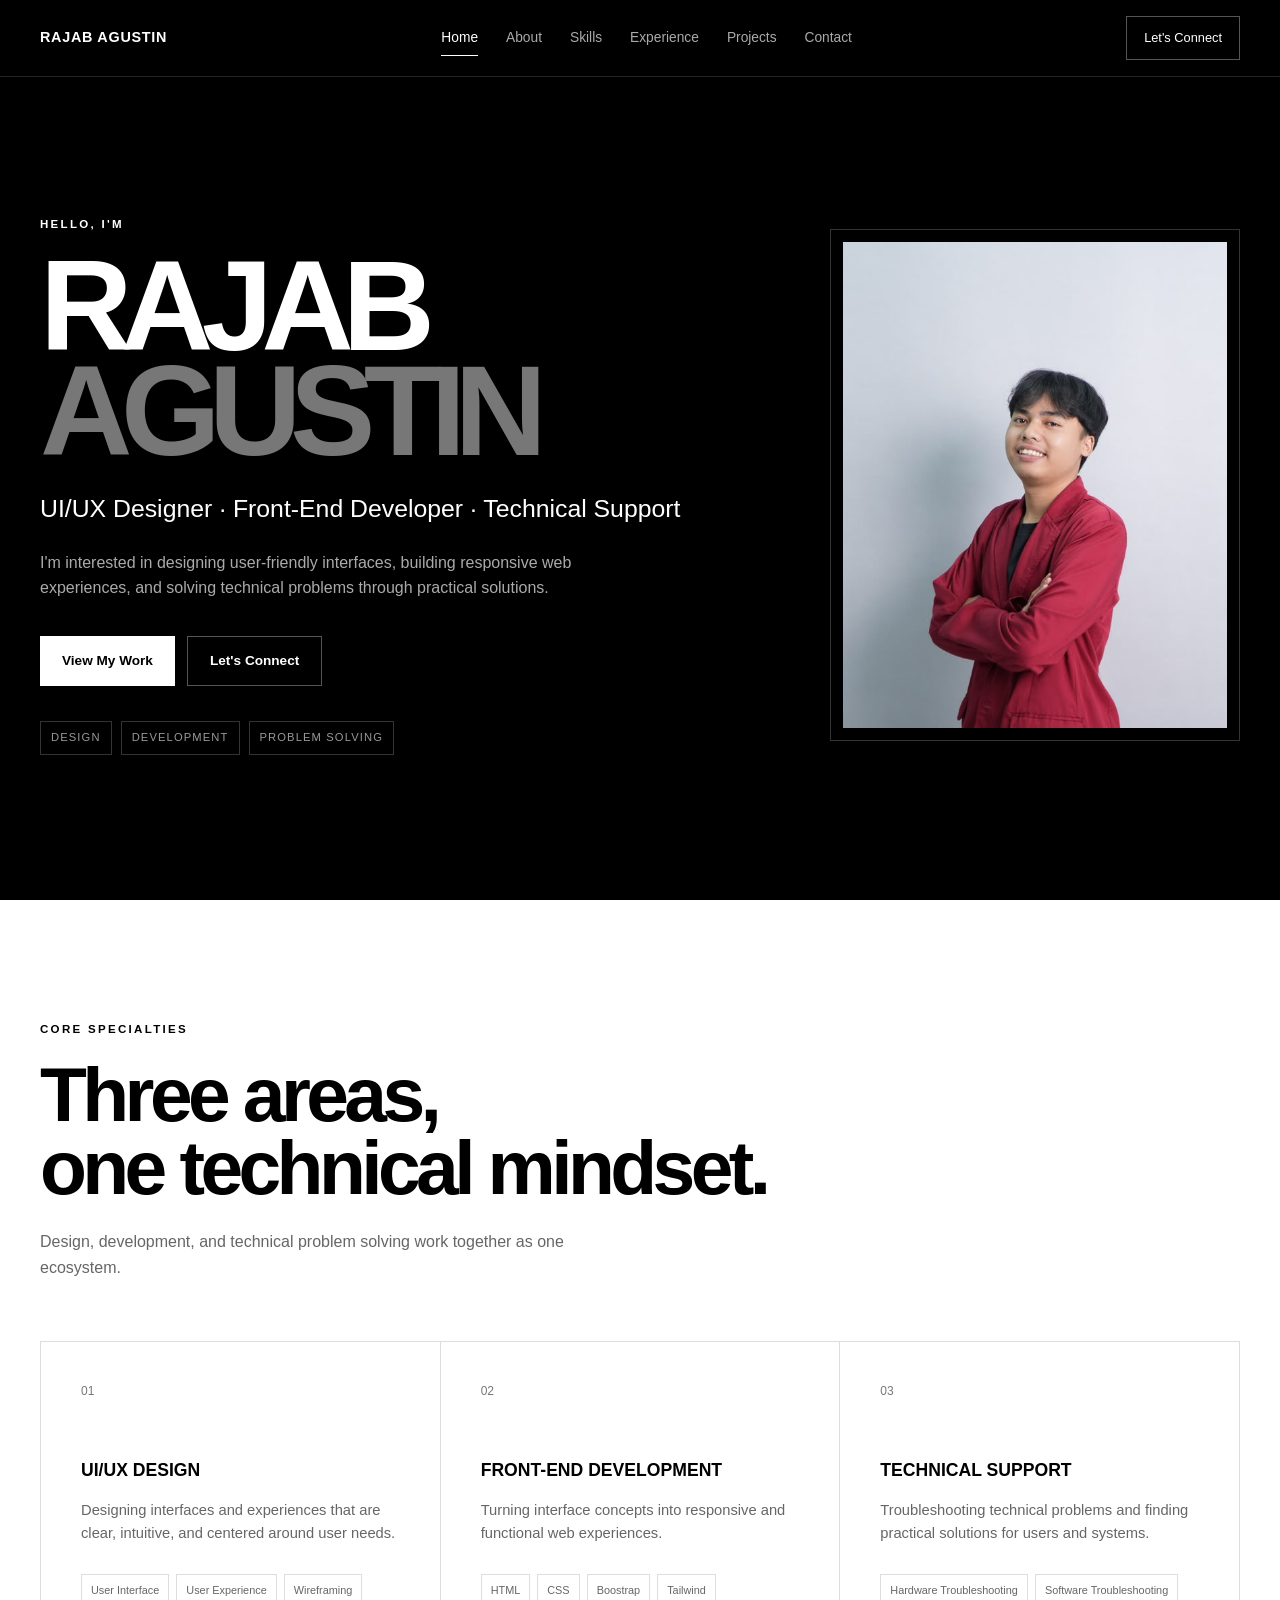
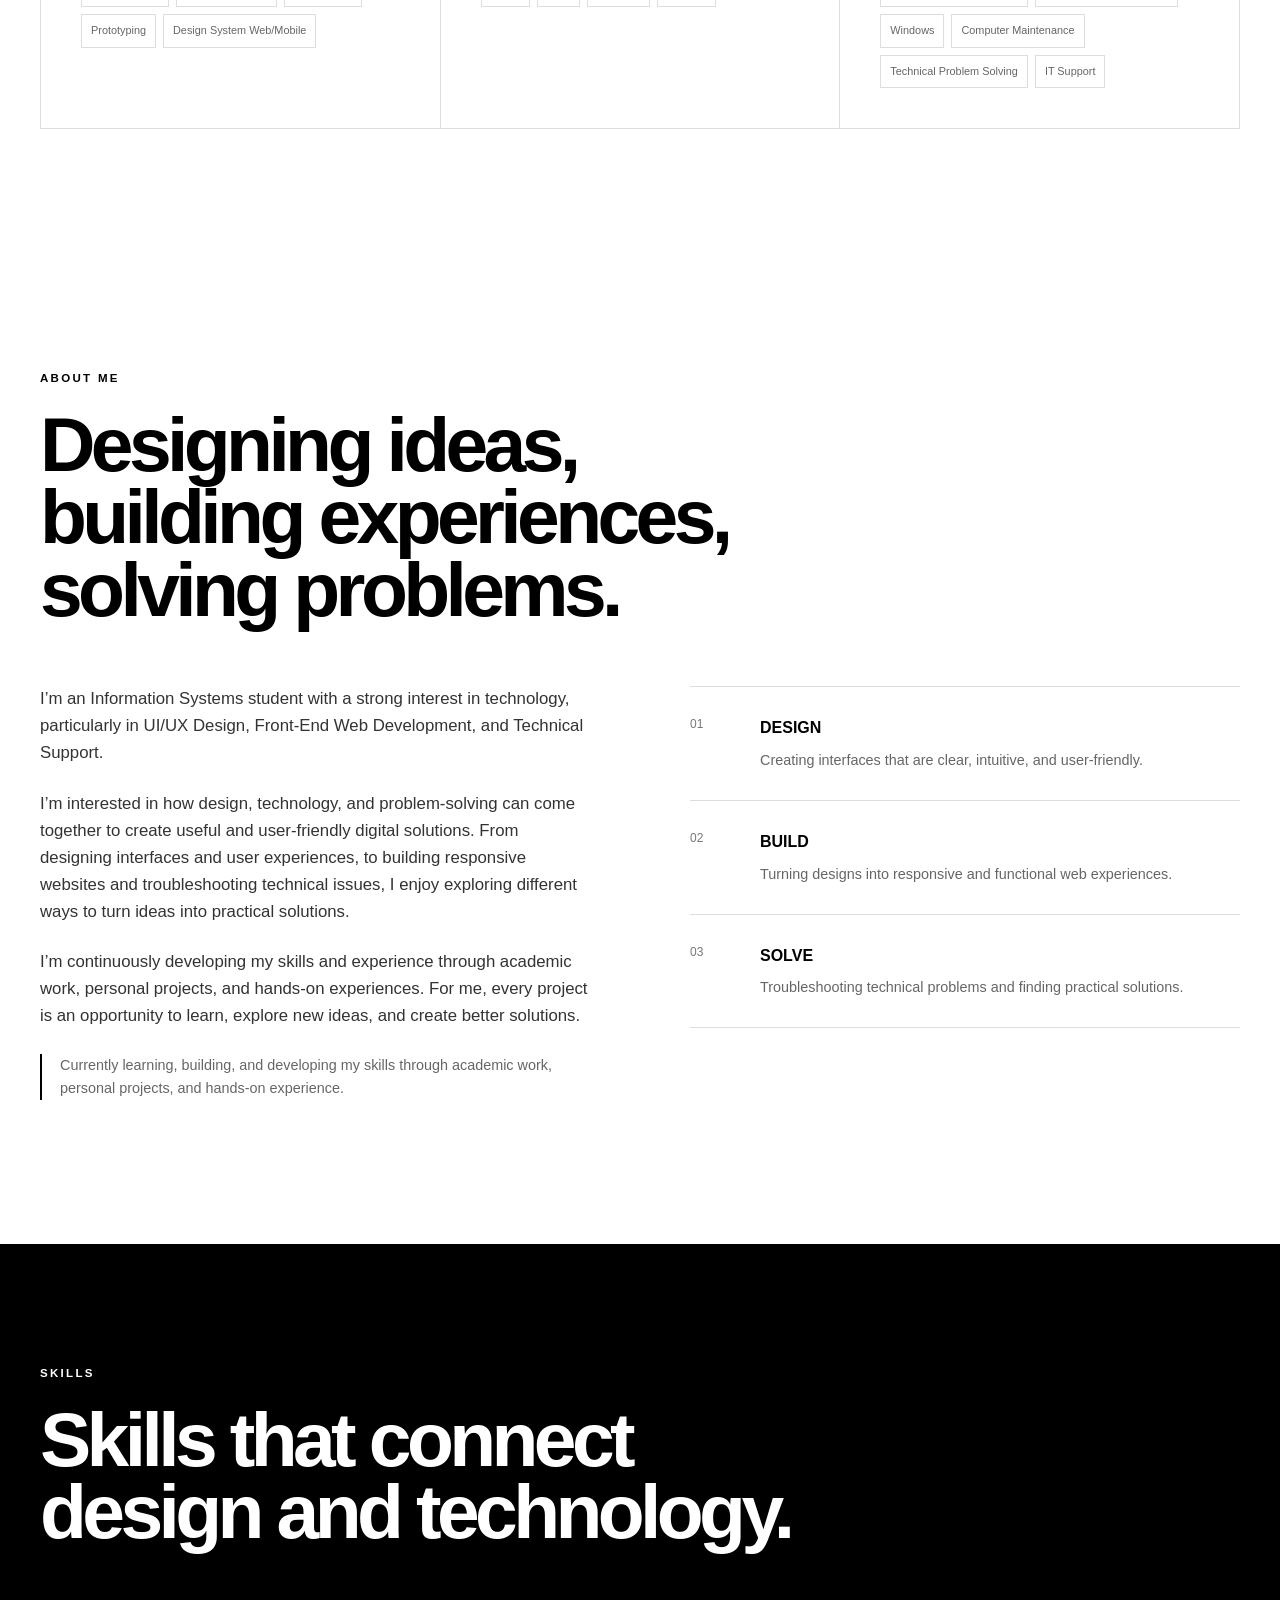
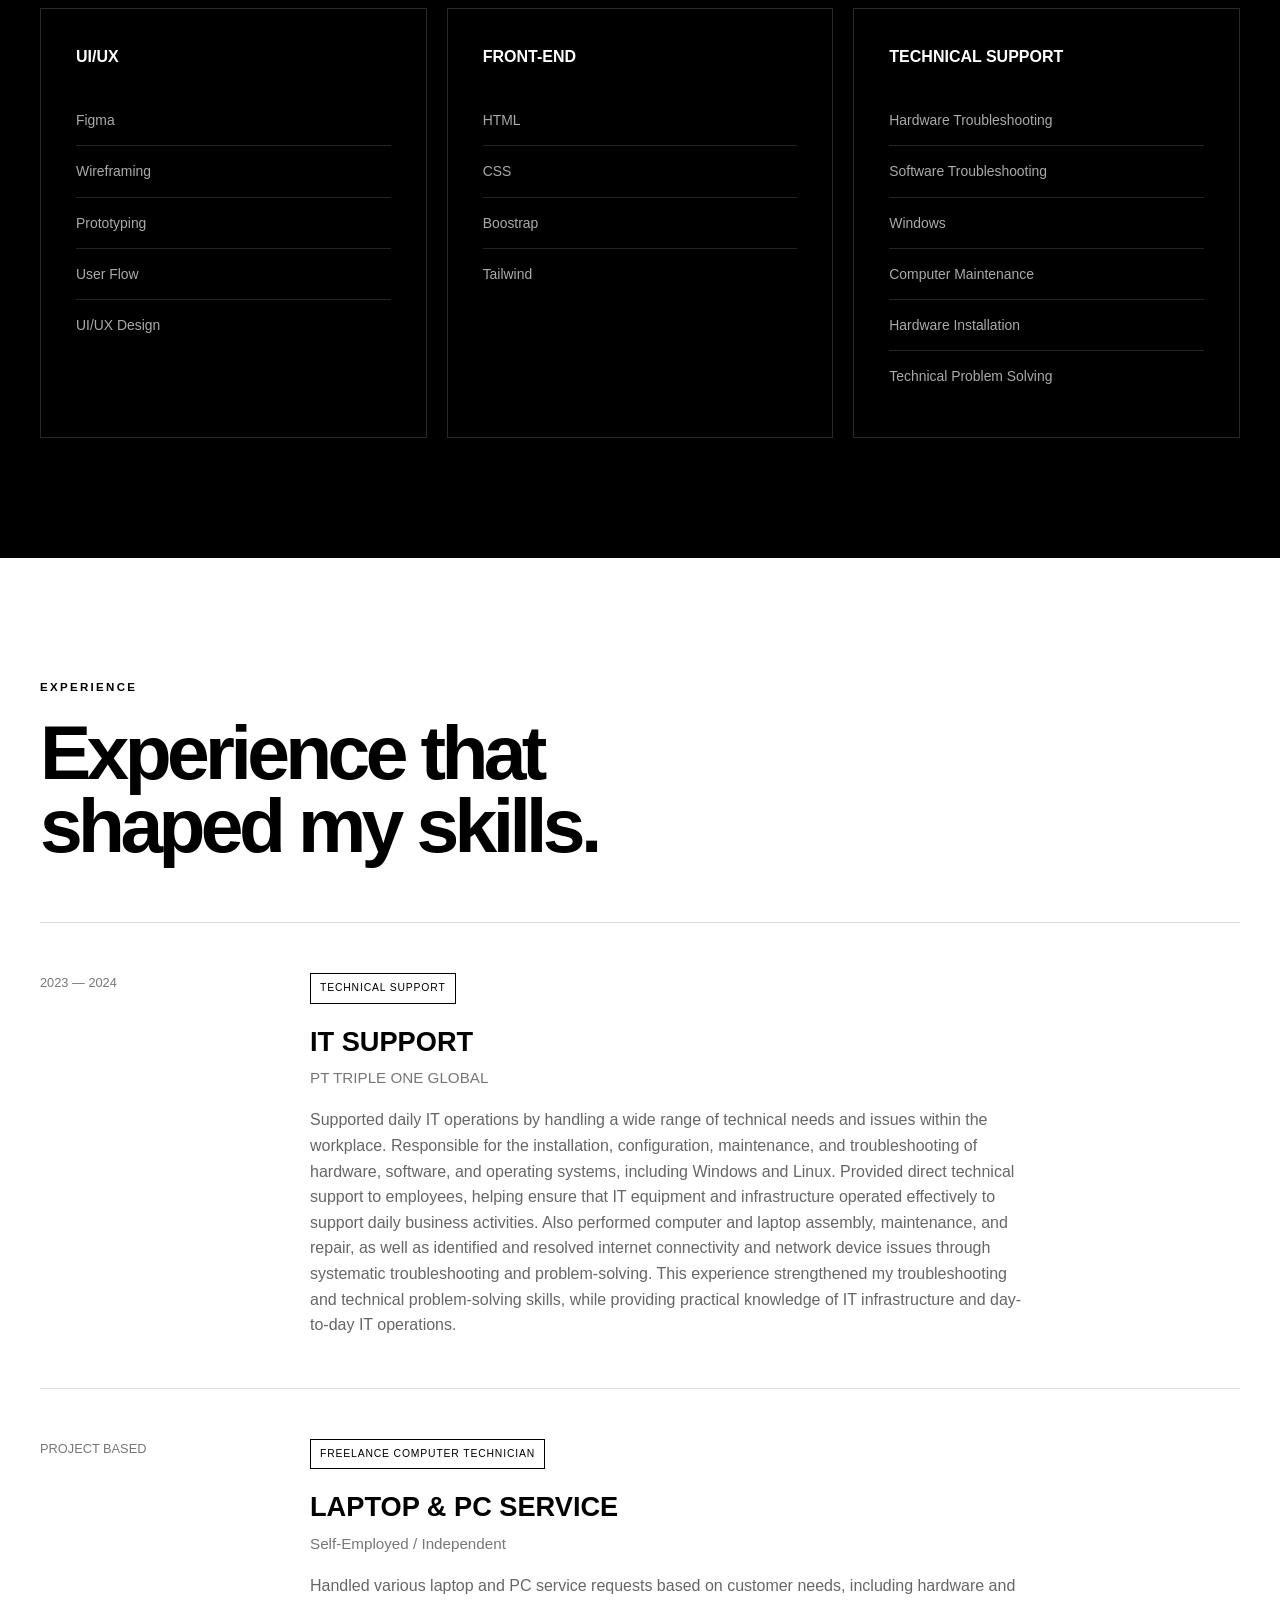
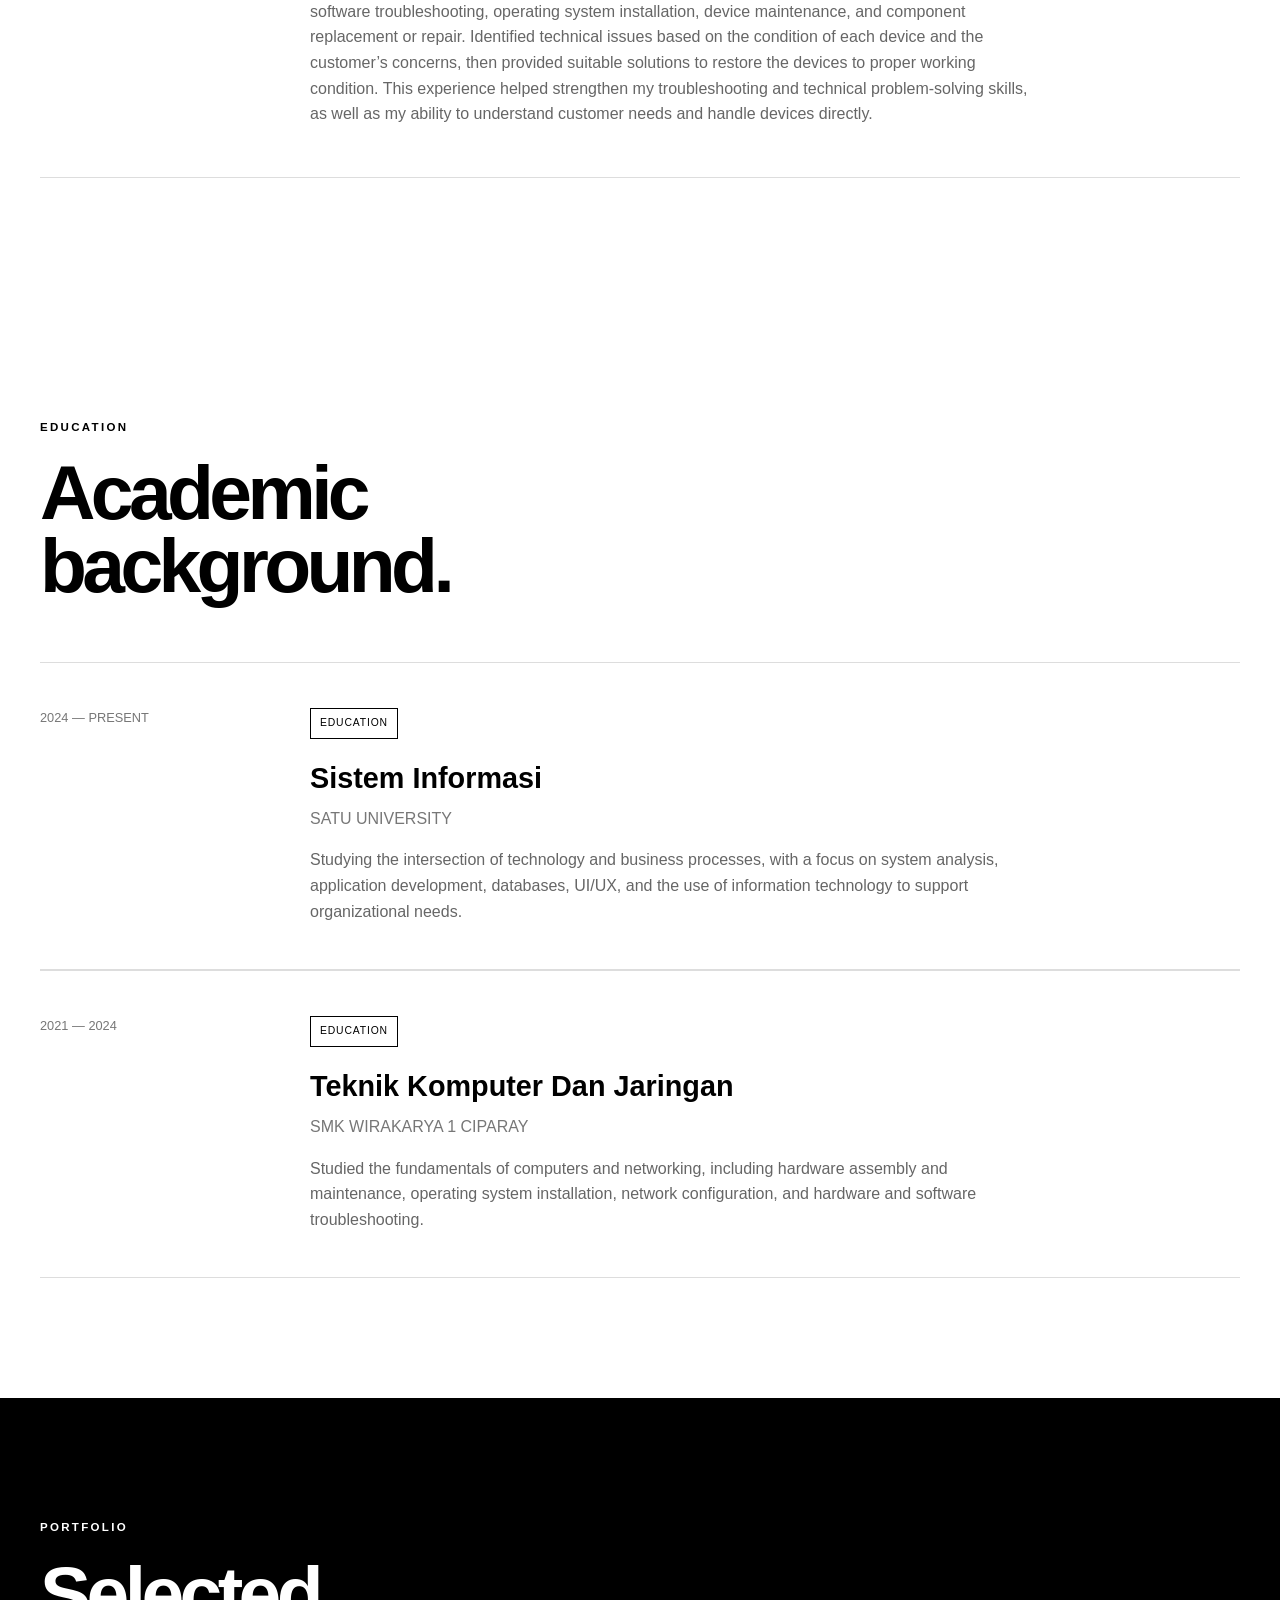
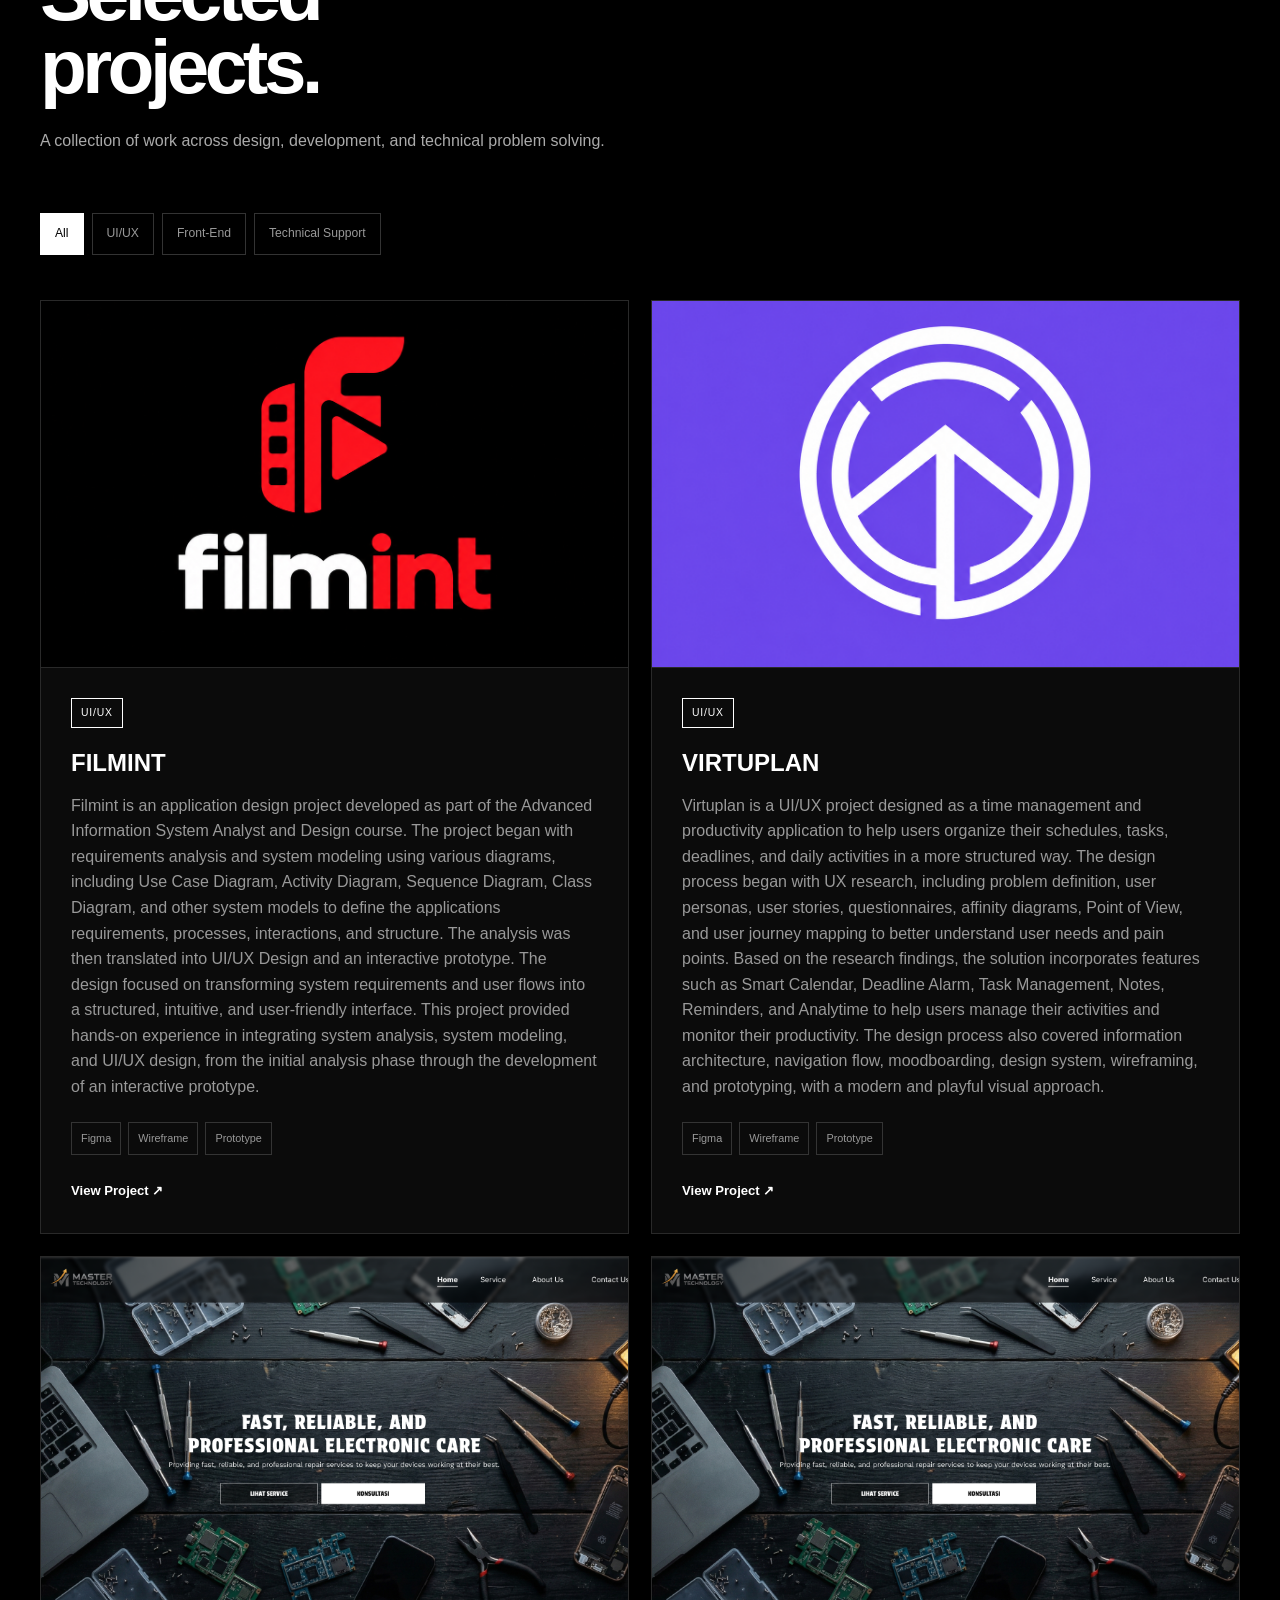
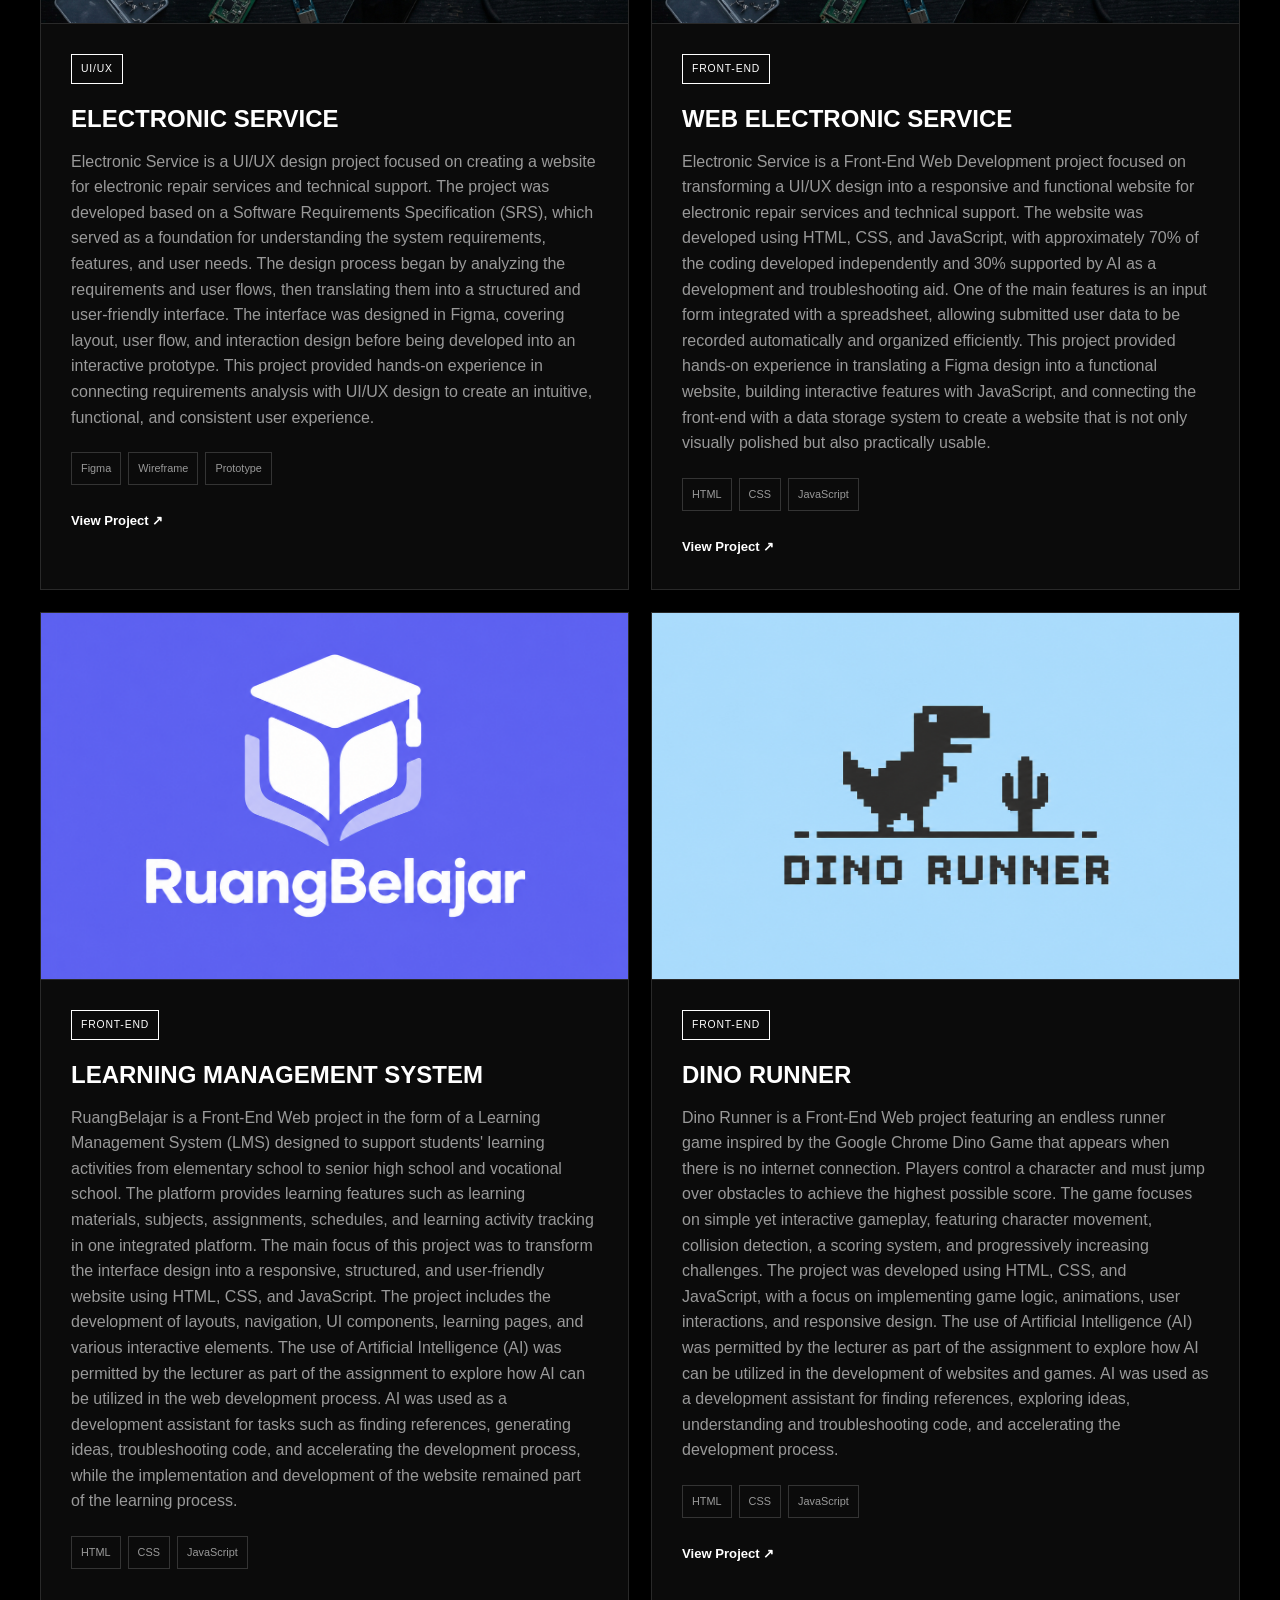
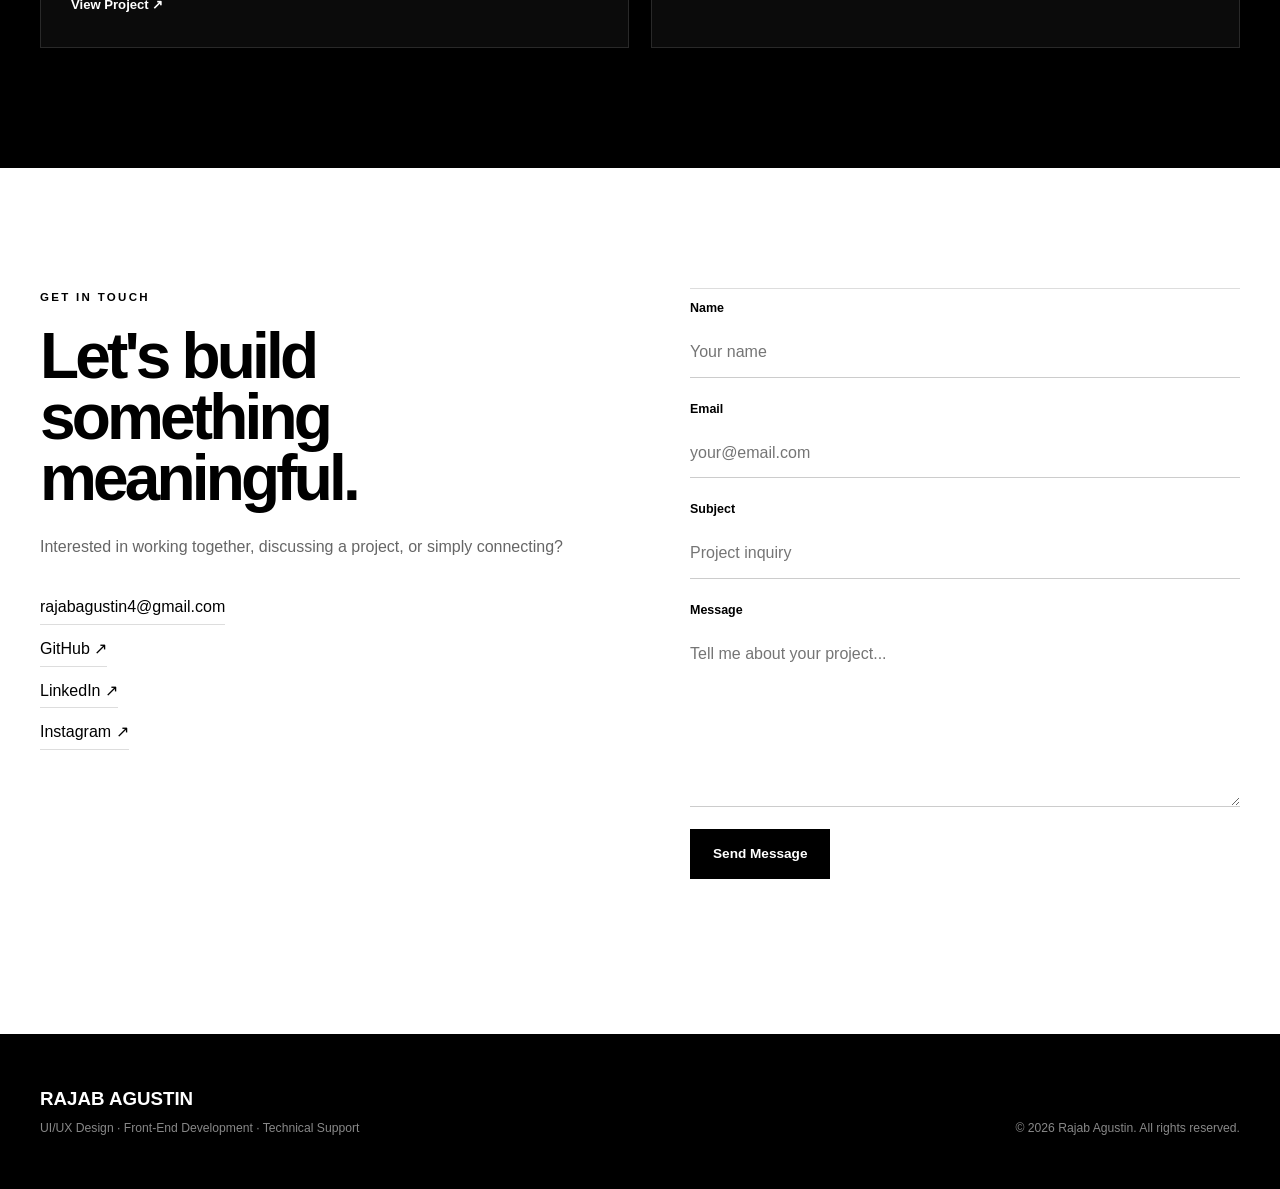
==== commit d26f9d88: "ganti font" ====
--- a/index.html
+++ b/index.html
@@ -1614,7 +1614,7 @@
 
               <h3>Teknik Komputer Dan Jaringan</h3>
 
-              <h4>SMK Wirakarya 1 Ciparay</h4>
+              <h4>SMK WIRAKARYA 1 CIPARAY</h4>
 
               <p>
                 Studied the fundamentals of computers and networking, including
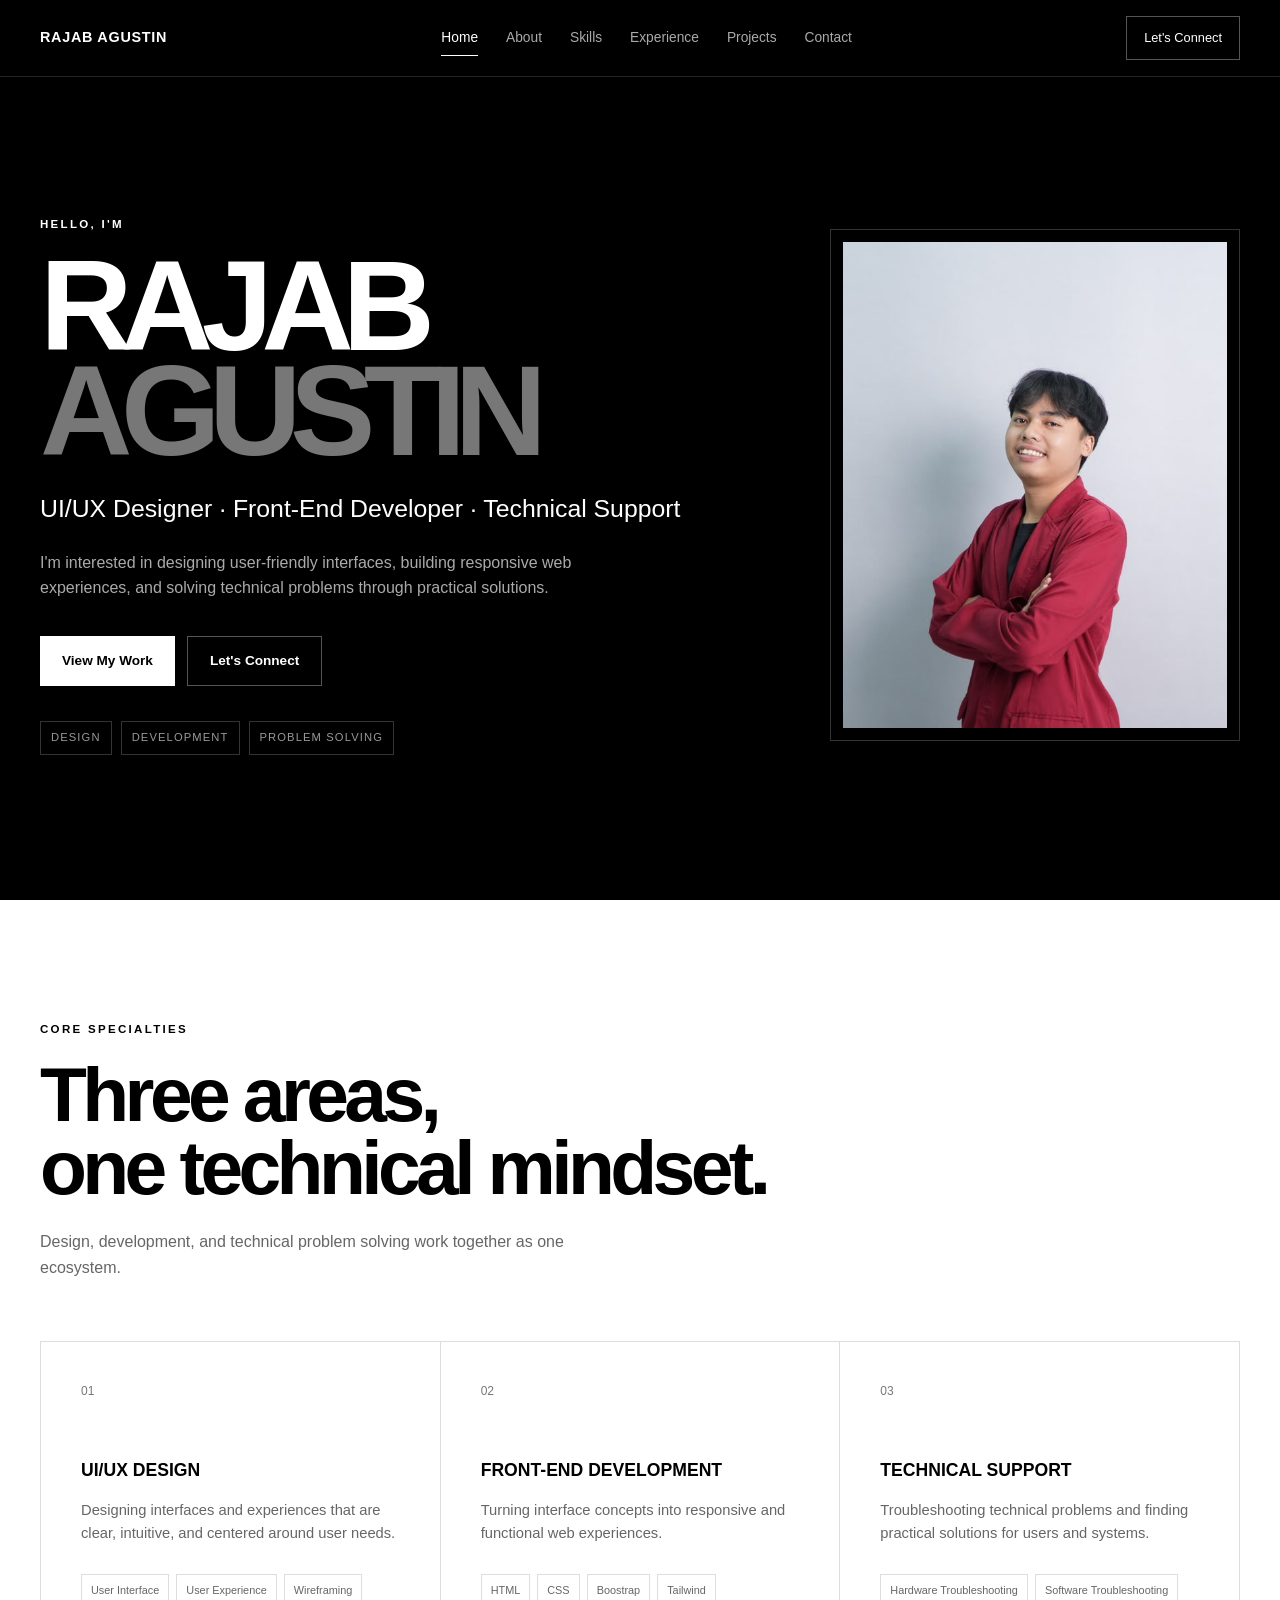
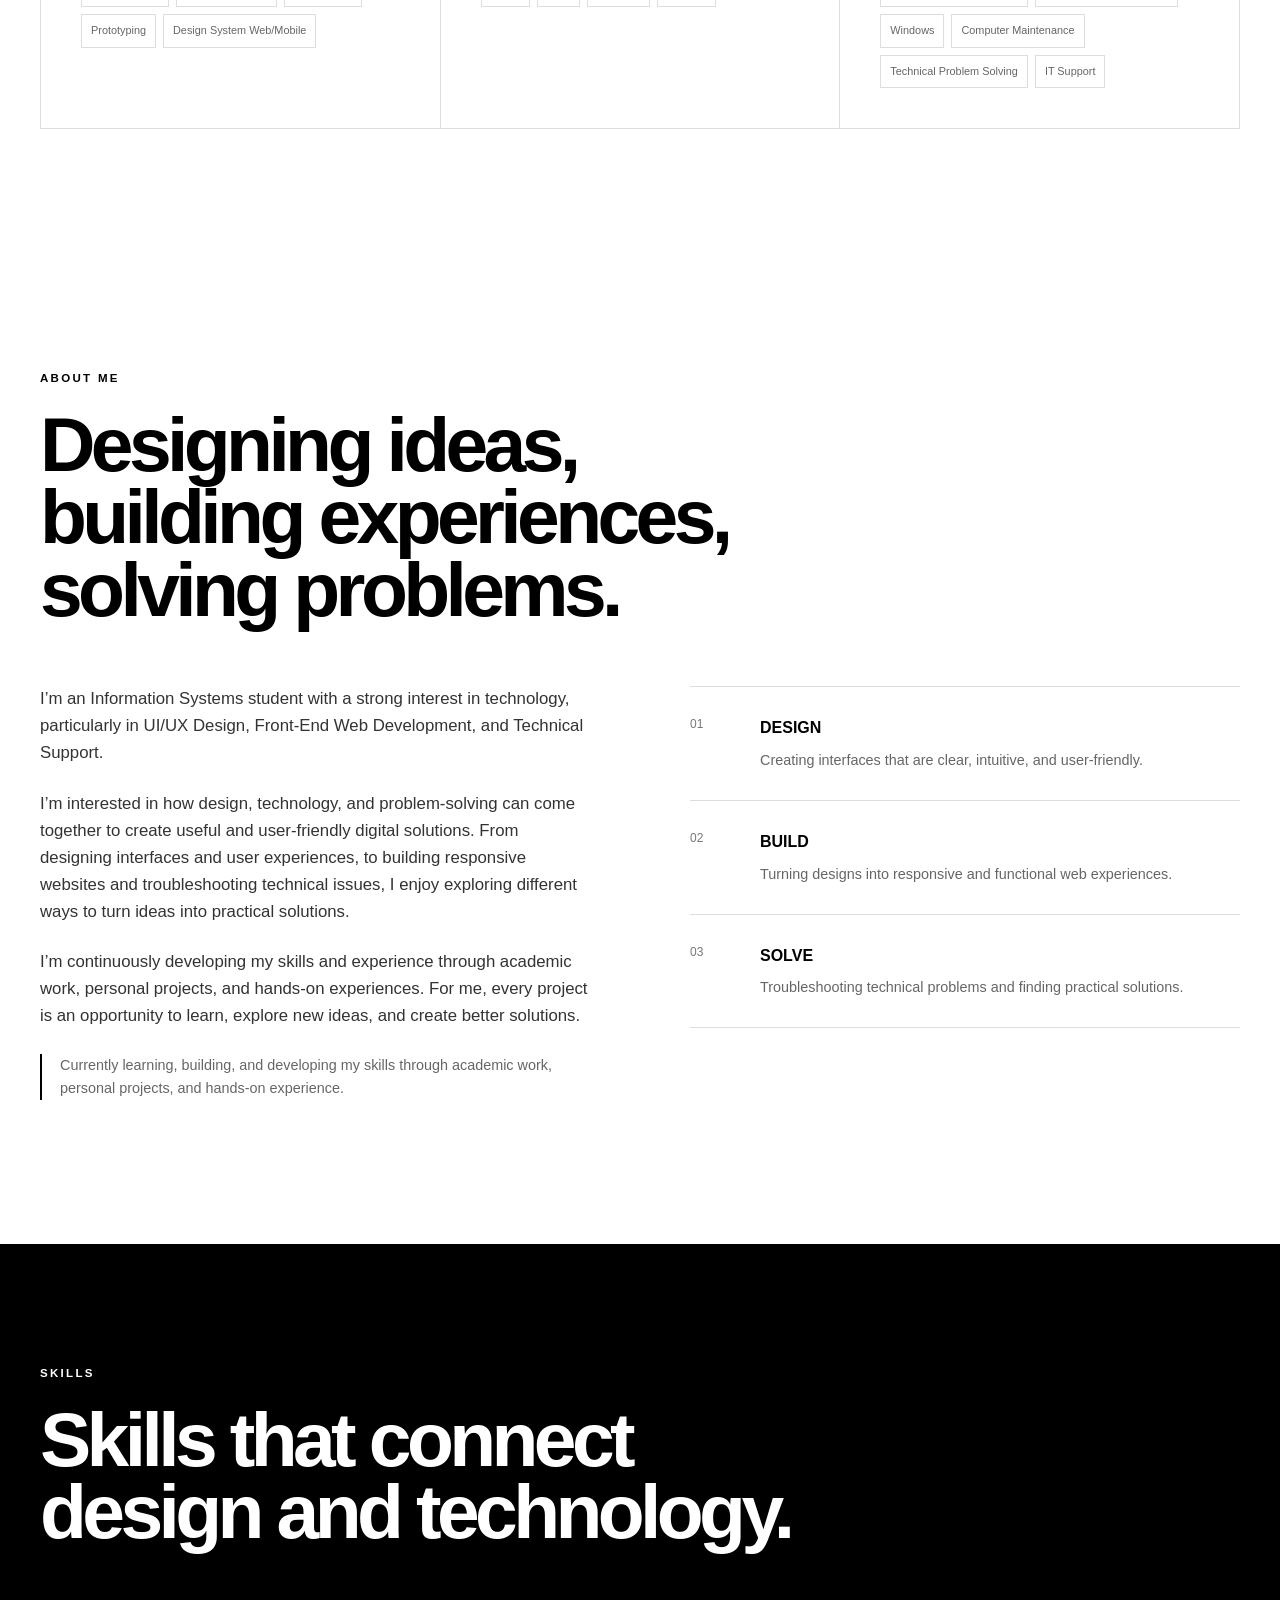
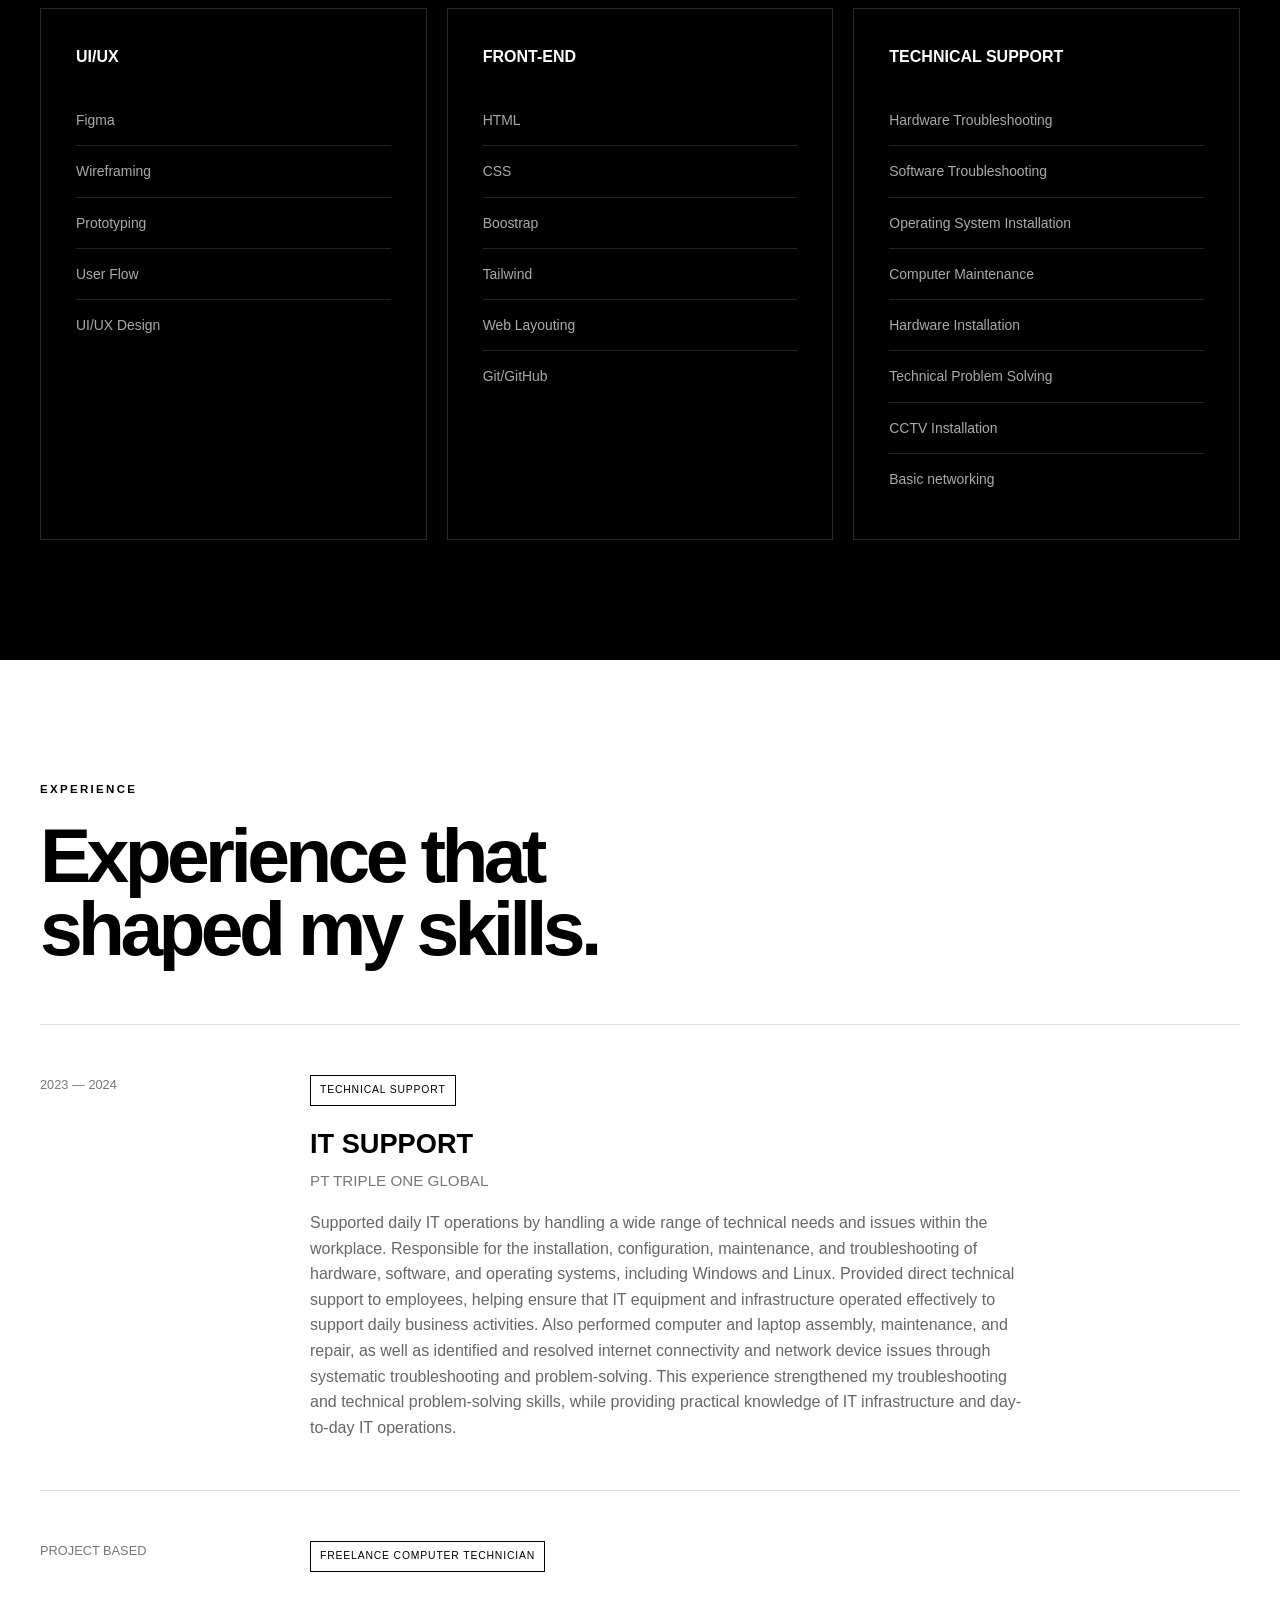
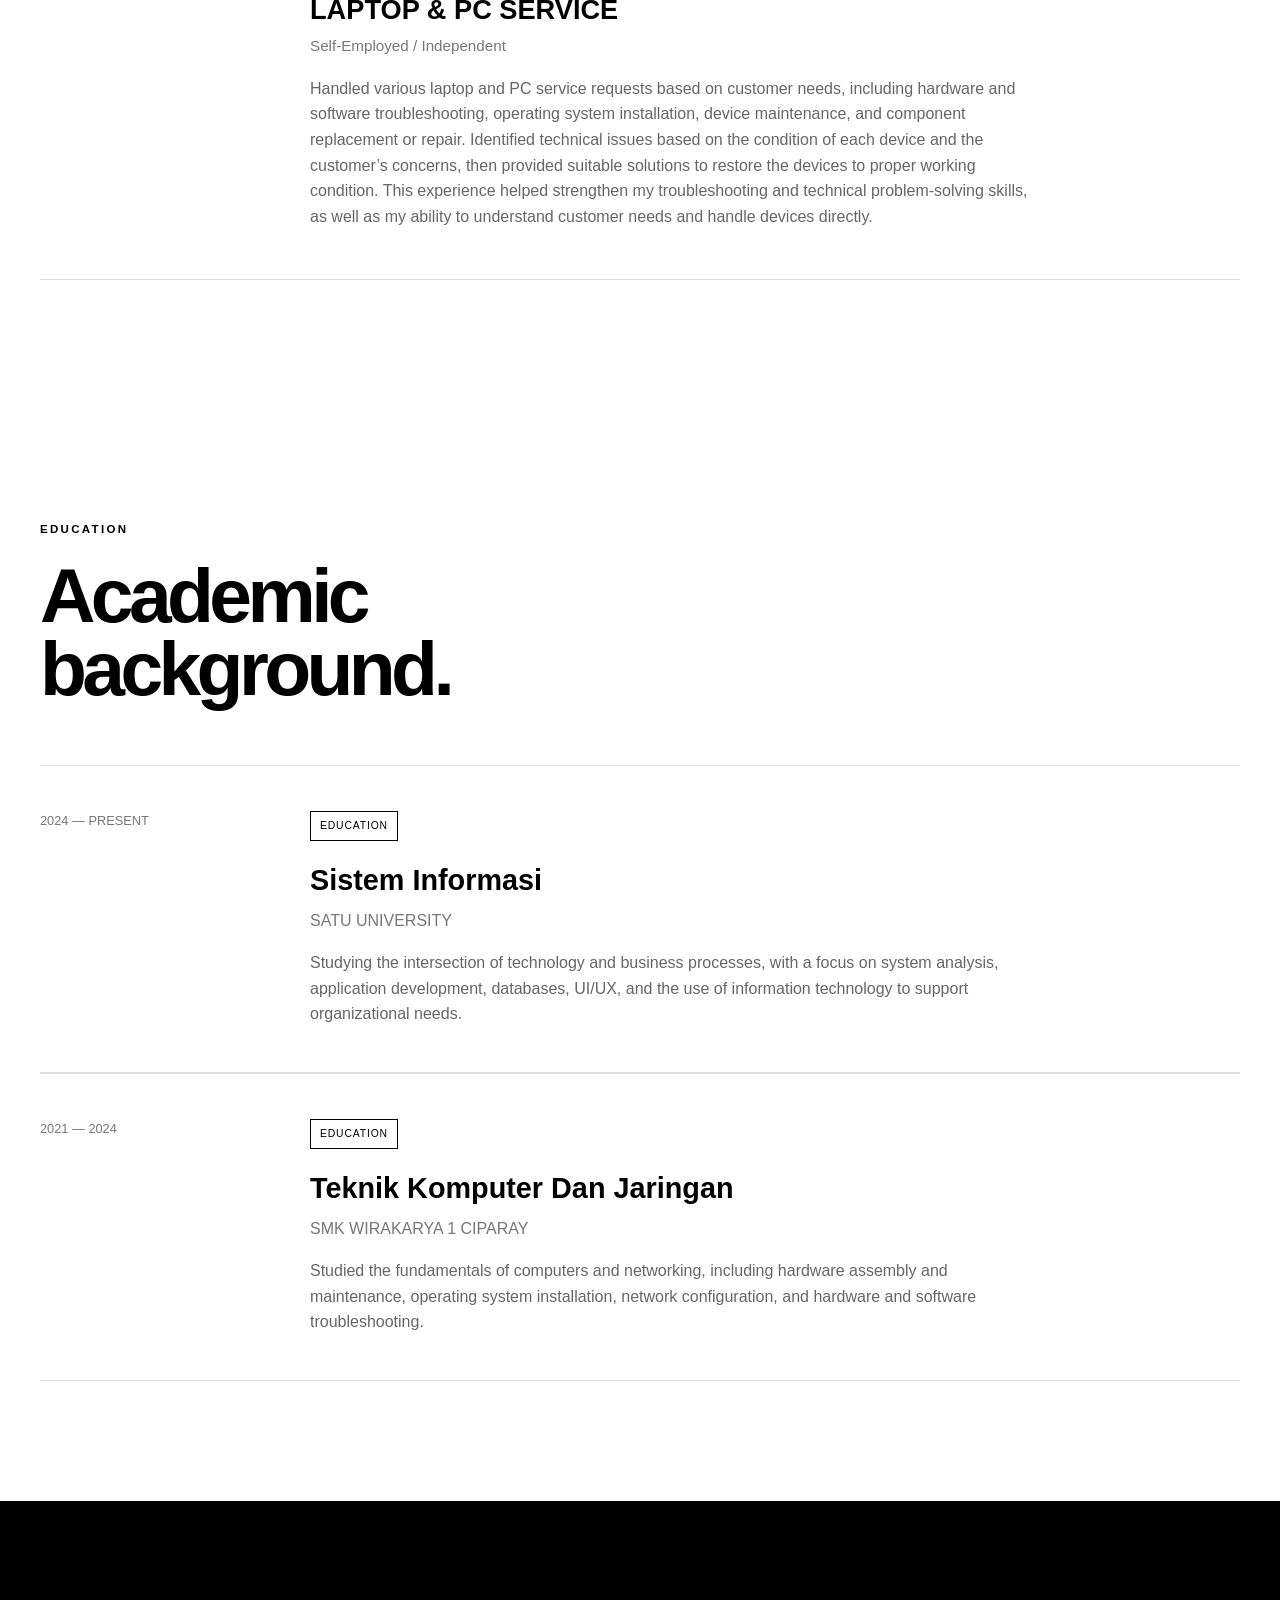
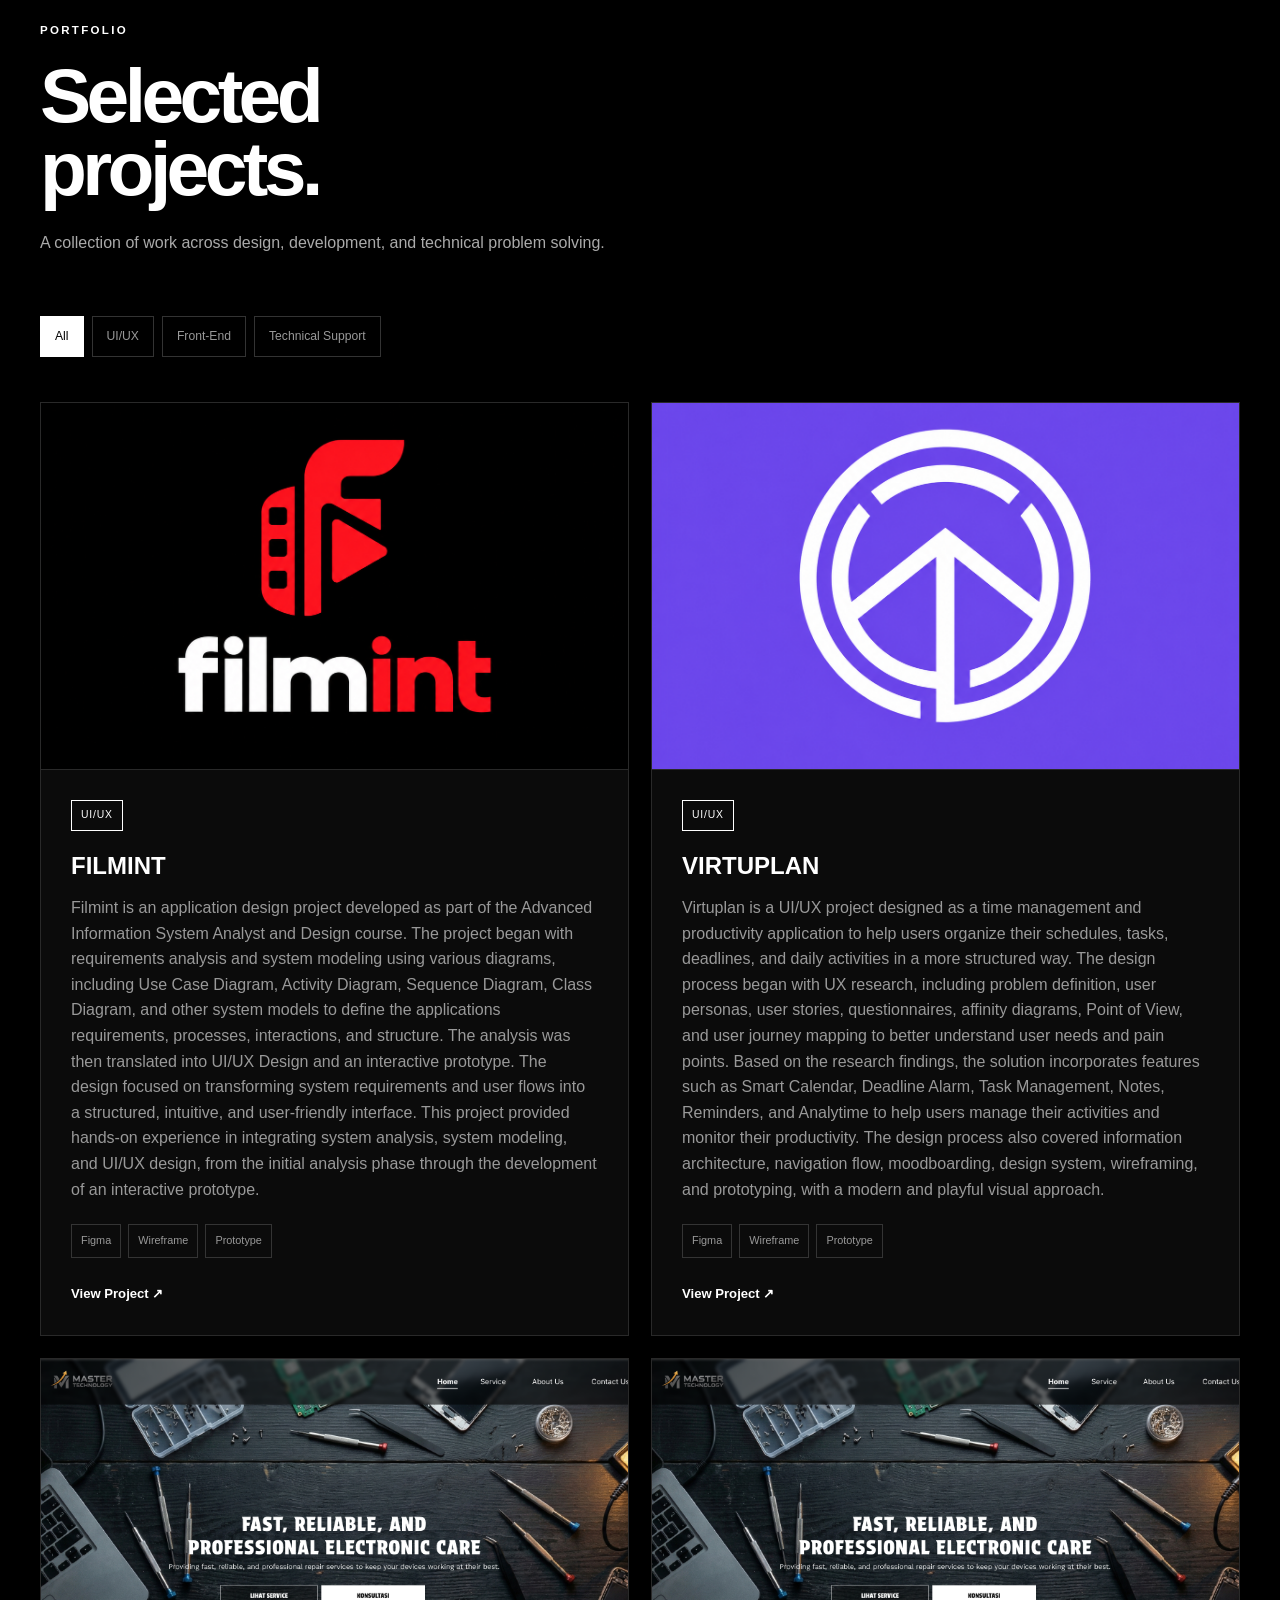
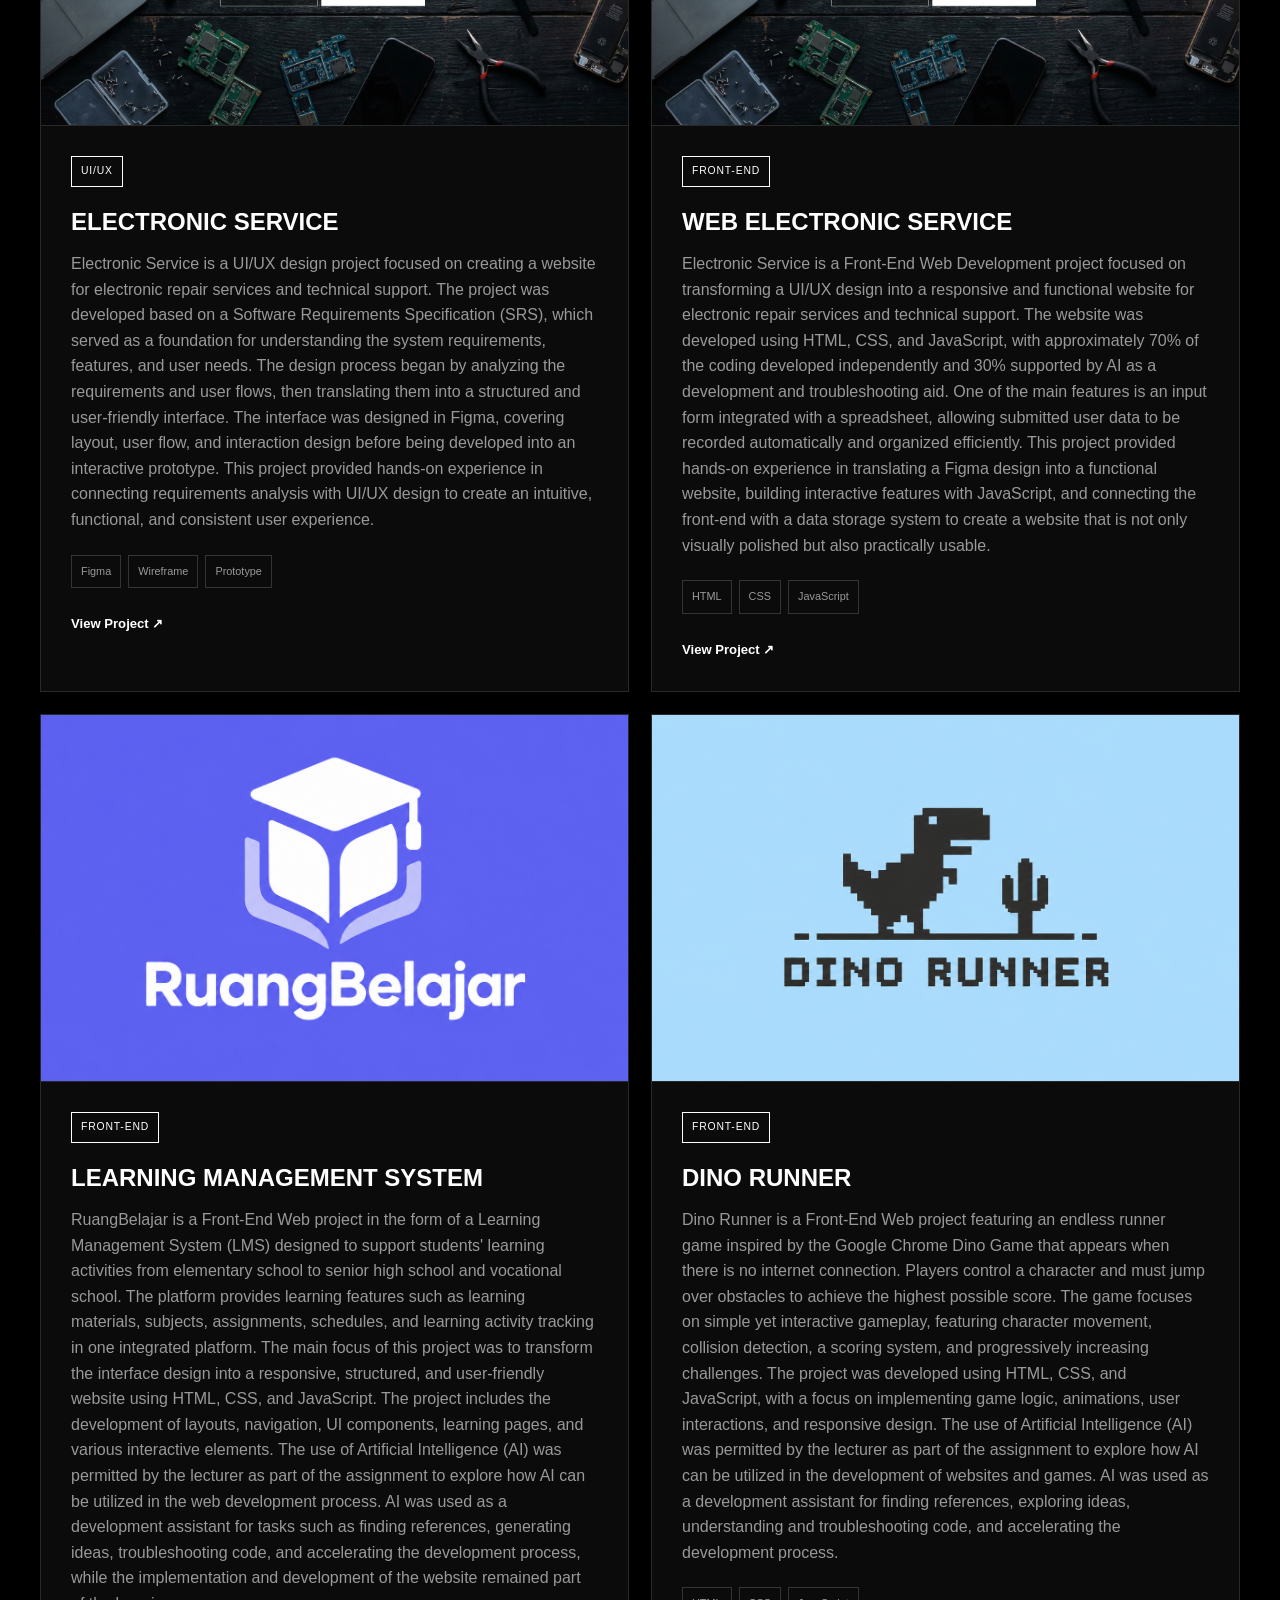
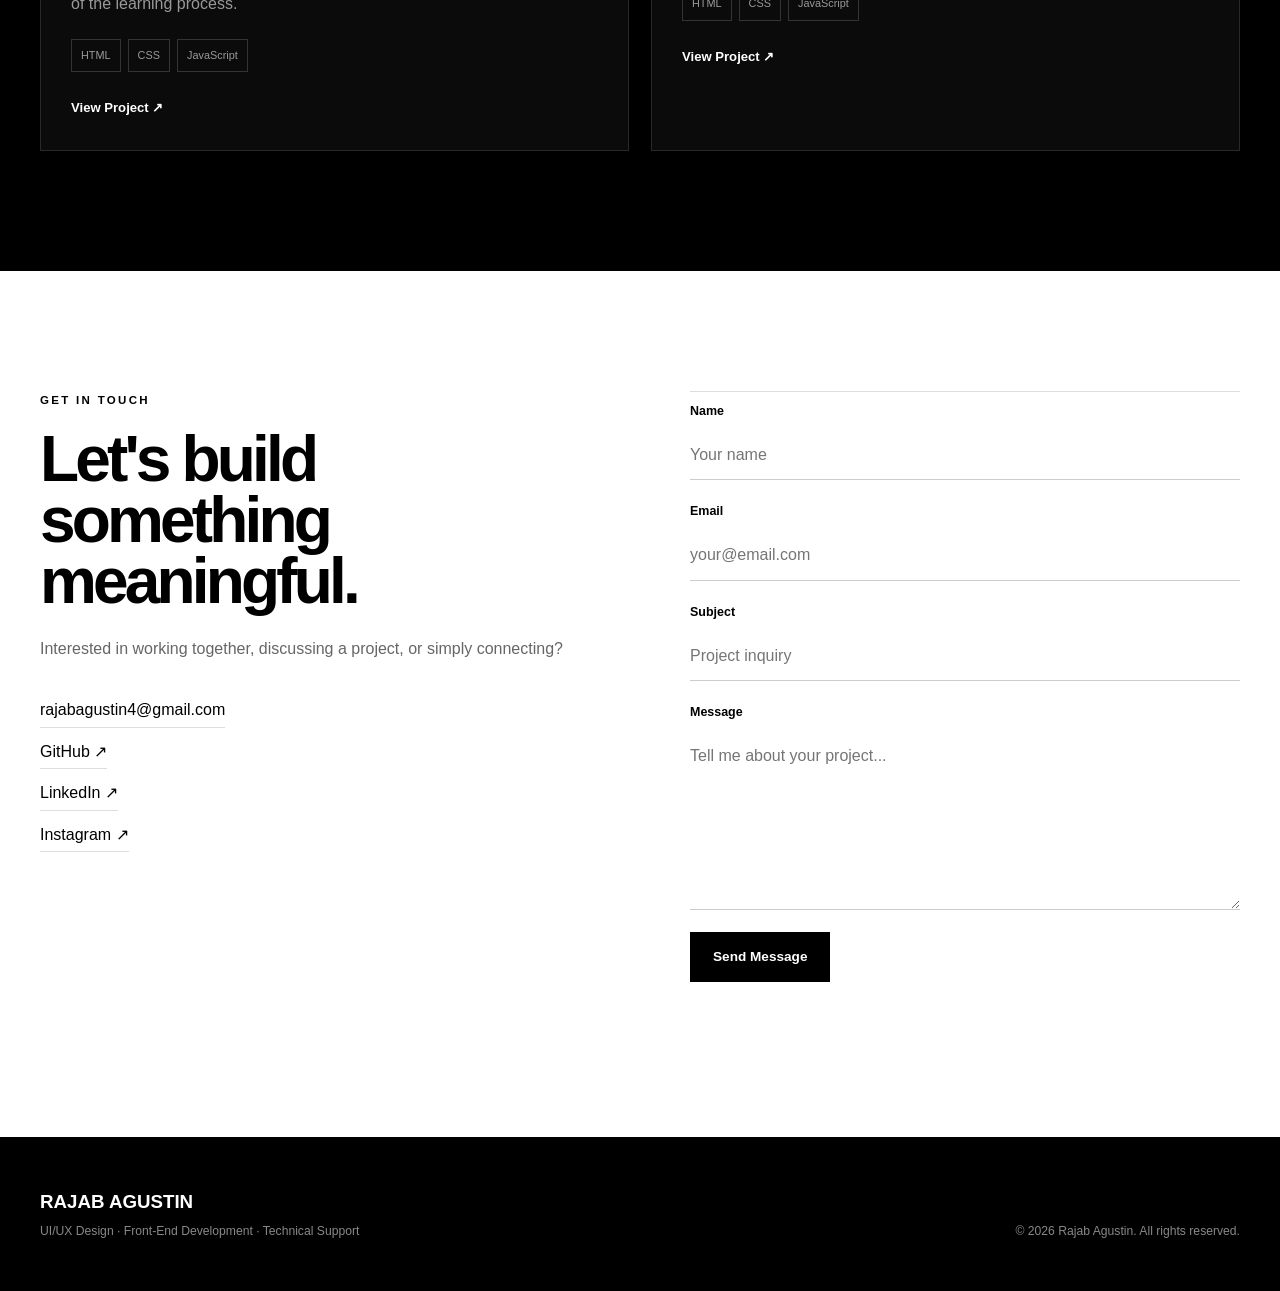
==== commit be705662: "ubah" ====
--- a/index.html
+++ b/index.html
@@ -1477,6 +1477,8 @@
                 <li>CSS</li>
                 <li>Boostrap</li>
                 <li>Tailwind</li>
+                <li>Web Layouting</li>
+                <li>Git/GitHub</li>
               </ul>
             </div>
 
@@ -1487,10 +1489,12 @@
               <ul>
                 <li>Hardware Troubleshooting</li>
                 <li>Software Troubleshooting</li>
-                <li>Windows</li>
+                <li>Operating System Installation</li>
                 <li>Computer Maintenance</li>
                 <li>Hardware Installation</li>
                 <li>Technical Problem Solving</li>
+                <li>CCTV Installation</li>
+                <li>Basic networking</li>
               </ul>
             </div>
           </div>
